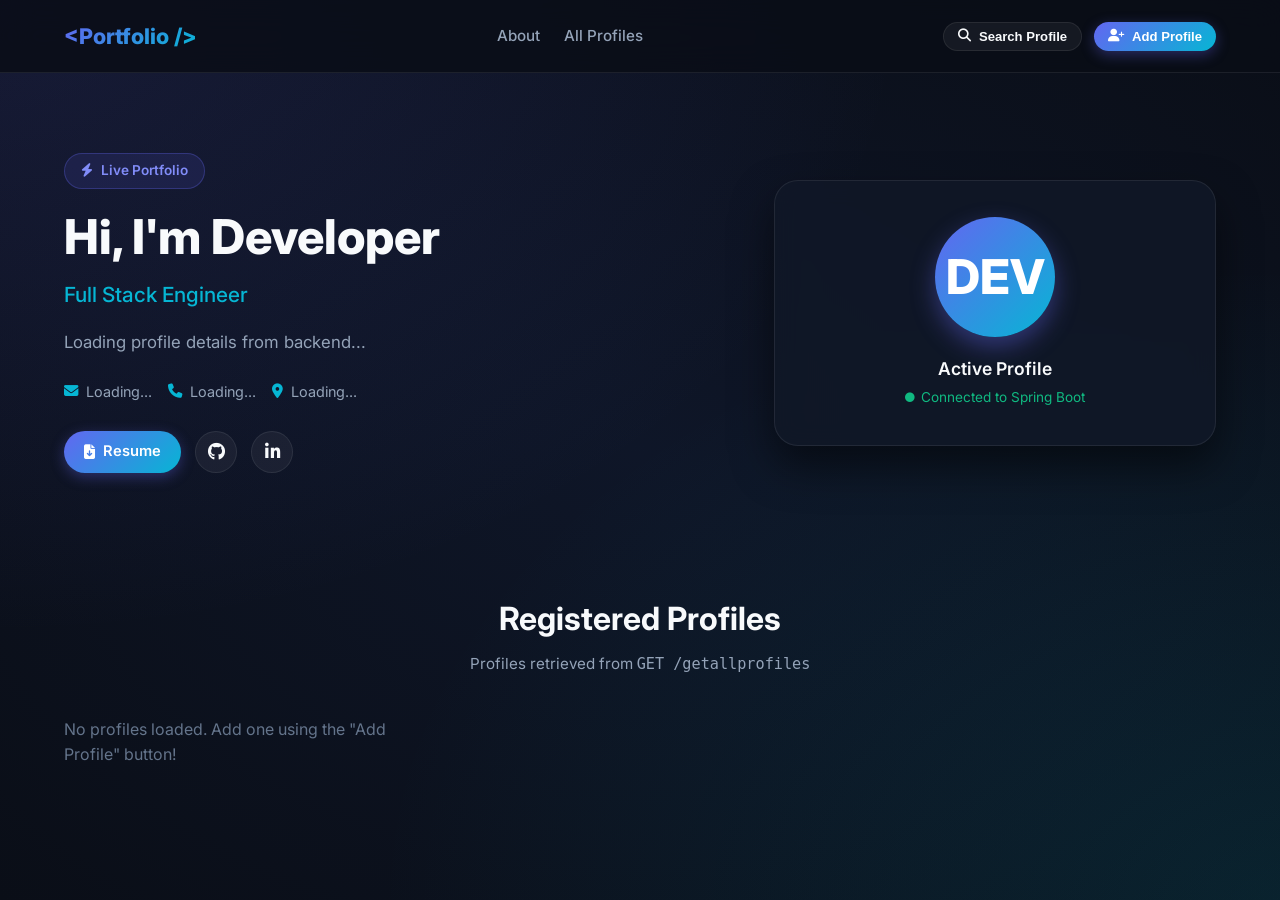
==== frontend/index.html @ b1b776ed "feat: initial portfolio project setup with entity and dto" ====
<!DOCTYPE html>
<html lang="en">
<head>
    <meta charset="UTF-8">
    <meta name="viewport" content="width=device-width, initial-scale=1.0">
    <title>Portfolio - Developer Profile</title>
    <!-- Fonts -->
    <link rel="preconnect" href="https://fonts.googleapis.com">
    <link rel="preconnect" href="https://fonts.gstatic.com" crossorigin>
    <link href="https://fonts.googleapis.com/css2?family=Inter:wght@400;500;600;700;800&display=swap" rel="stylesheet">
    <!-- Font Awesome Icons -->
    <link rel="stylesheet" href="https://cdnjs.cloudflare.com/ajax/libs/font-awesome/6.5.1/css/all.min.css">
    <!-- Custom CSS -->
    <link rel="stylesheet" href="css/style.css">
</head>
<body>

    <!-- Navbar -->
    <nav class="navbar">
        <div class="container nav-container">
            <a href="#" class="nav-brand">&lt;Portfolio /&gt;</a>
            <ul class="nav-links">
                <li><a href="#about">About</a></li>
                <li><a href="#profiles">All Profiles</a></li>
            </ul>
            <div class="nav-actions">
                <button class="btn btn-secondary btn-sm" id="openSearchModalBtn">
                    <i class="fa-solid fa-magnifying-glass"></i> Search Profile
                </button>
                <button class="btn btn-primary btn-sm" id="openAddModalBtn">
                    <i class="fa-solid fa-user-plus"></i> Add Profile
                </button>
            </div>
        </div>
    </nav>

    <!-- Hero Section -->
    <header class="hero" id="about">
        <div class="container hero-grid">
            <div class="hero-details">
                <div class="badge-pill">
                    <i class="fa-solid fa-bolt"></i> Live Portfolio
                </div>
                <h1 class="hero-title">
                    Hi, I'm <span class="gradient-text" id="heroFullName">Developer</span>
                </h1>
                <h2 class="hero-headline" id="heroHeadline">Full Stack Engineer</h2>
                <p class="hero-bio" id="heroBio">
                    Loading profile details from backend...
                </p>

                <div class="hero-meta">
                    <span class="meta-item"><i class="fa-solid fa-envelope"></i> <span id="heroEmail">Loading...</span></span>
                    <span class="meta-item"><i class="fa-solid fa-phone"></i> <span id="heroPhone">Loading...</span></span>
                    <span class="meta-item"><i class="fa-solid fa-location-dot"></i> <span id="heroLocation">Loading...</span></span>
                </div>

                <div class="hero-links">
                    <a href="#" target="_blank" class="btn btn-primary" id="heroResumeBtn">
                        <i class="fa-solid fa-file-arrow-down"></i> Resume
                    </a>
                    <a href="#" target="_blank" class="social-btn" id="heroGithubBtn" title="GitHub">
                        <i class="fa-brands fa-github"></i>
                    </a>
                    <a href="#" target="_blank" class="social-btn" id="heroLinkedinBtn" title="LinkedIn">
                        <i class="fa-brands fa-linkedin-in"></i>
                    </a>
                </div>
            </div>

            <div class="hero-card">
                <div class="avatar-circle" id="heroInitials">DEV</div>
                <div style="font-weight: 600; font-size: 1.1rem; margin-bottom: 4px;">Active Profile</div>
                <div style="color: var(--success); font-size: 0.85rem; display: flex; align-items: center; justify-content: center; gap: 6px;">
                    <i class="fa-solid fa-circle" style="font-size: 0.6rem;"></i> Connected to Spring Boot
                </div>
            </div>
        </div>
    </header>

    <!-- Profiles List Section -->
    <section class="section" id="profiles">
        <div class="container">
            <div class="section-header">
                <h2 class="section-title">Registered Profiles</h2>
                <p class="section-desc">Profiles retrieved from <code>GET /getallprofiles</code></p>
            </div>
            <div class="profiles-grid" id="profilesList">
                <!-- Loaded dynamically via app.js -->
            </div>
        </div>
    </section>

    <!-- Add Profile Modal -->
    <div class="modal-overlay" id="addProfileModal">
        <div class="modal-box">
            <div class="modal-header">
                <h3 style="font-size: 1.25rem;"><i class="fa-solid fa-user-plus" style="color: var(--primary);"></i> Add / Update Profile</h3>
                <button class="modal-close" id="closeAddModal">&times;</button>
            </div>
            <div class="modal-body">
                <form id="addProfileForm">
                    <div class="form-row">
                        <div class="form-group">
                            <label class="form-label">Full Name *</label>
                            <input type="text" class="form-control" id="addFullName" required placeholder="e.g. John Doe">
                        </div>
                        <div class="form-group">
                            <label class="form-label">Headline *</label>
                            <input type="text" class="form-control" id="addHeadline" required placeholder="e.g. Java Backend Developer">
                        </div>
                    </div>

                    <div class="form-group">
                        <label class="form-label">Bio</label>
                        <textarea class="form-control" id="addBio" placeholder="Brief summary about yourself..."></textarea>
                    </div>

                    <div class="form-row">
                        <div class="form-group">
                            <label class="form-label">Email</label>
                            <input type="email" class="form-control" id="addEmail" placeholder="john@example.com">
                        </div>
                        <div class="form-group">
                            <label class="form-label">Phone Number</label>
                            <input type="text" class="form-control" id="addPhone" placeholder="+1 234 567 8900">
                        </div>
                    </div>

                    <div class="form-row">
                        <div class="form-group">
                            <label class="form-label">Location</label>
                            <input type="text" class="form-control" id="addLocation" placeholder="City, Country">
                        </div>
                        <div class="form-group">
                            <label class="form-label">Resume URL</label>
                            <input type="text" class="form-control" id="addResumeUrl" placeholder="https://...">
                        </div>
                    </div>

                    <div class="form-row">
                        <div class="form-group">
                            <label class="form-label">GitHub URL</label>
                            <input type="text" class="form-control" id="addGithubUrl" placeholder="https://github.com/...">
                        </div>
                        <div class="form-group">
                            <label class="form-label">LinkedIn URL</label>
                            <input type="text" class="form-control" id="addLinkedinUrl" placeholder="https://linkedin.com/in/...">
                        </div>
                    </div>

                    <div class="form-group">
                        <label class="form-label">ID (optional, leave empty for new profile)</label>
                        <input type="number" class="form-control" id="addProfileId" placeholder="e.g. 1">
                    </div>

                    <button type="submit" class="btn btn-primary" id="submitAddProfileBtn" style="width: 100%; justify-content: center; margin-top: 10px;">
                        <i class="fa-solid fa-floppy-disk"></i> Submit to /addProfile
                    </button>
                </form>
            </div>
        </div>
    </div>

    <!-- Search Profile Modal -->
    <div class="modal-overlay" id="searchProfileModal">
        <div class="modal-box">
            <div class="modal-header">
                <h3 style="font-size: 1.25rem;"><i class="fa-solid fa-magnifying-glass" style="color: var(--secondary);"></i> Search Profile</h3>
                <button class="modal-close" id="closeSearchModal">&times;</button>
            </div>
            <div class="modal-body">
                <form id="searchProfileForm">
                    <p style="font-size: 0.88rem; color: var(--text-muted); margin-bottom: 16px;">
                        Queries endpoint <code>GET /findByfullNameAndId?fullName=...&amp;id=...</code>
                    </p>
                    <div class="form-row">
                        <div class="form-group">
                            <label class="form-label">Full Name</label>
                            <input type="text" class="form-control" id="searchFullName" required placeholder="Exact full name">
                        </div>
                        <div class="form-group">
                            <label class="form-label">Profile ID</label>
                            <input type="number" class="form-control" id="searchId" required placeholder="Profile ID number">
                        </div>
                    </div>
                    <button type="submit" class="btn btn-secondary" style="width: 100%; justify-content: center;">
                        <i class="fa-solid fa-magnifying-glass"></i> Search
                    </button>
                </form>

                <div id="searchResultBox"></div>
            </div>
        </div>
    </div>

    <!-- Toast Notifications -->
    <div class="toast-wrap" id="toastWrap"></div>

    <!-- Script -->
    <script src="js/app.js"></script>
</body>
</html>
---- frontend/css/style.css ----
/* =========================================================
   PORTFOLIO FRONTEND STYLESHEET
   Matching backend: /addProfile, /getallprofiles, /findByfullNameAndId, /DeleteByfullNameAndId
   ========================================================= */

:root {
    --bg-main: #0a0e17;
    --bg-card: rgba(17, 24, 39, 0.85);
    --border-color: rgba(255, 255, 255, 0.08);
    --border-hover: rgba(99, 102, 241, 0.45);
    --primary: #6366f1;
    --primary-light: #818cf8;
    --secondary: #06b6d4;
    --accent-grad: linear-gradient(135deg, #6366f1 0%, #06b6d4 100%);
    --text-main: #f8fafc;
    --text-muted: #94a3b8;
    --text-dim: #64748b;
    --success: #10b981;
    --danger: #ef4444;
    --font: 'Inter', -apple-system, BlinkMacSystemFont, 'Segoe UI', Roboto, sans-serif;
    --transition: all 0.25s ease-in-out;
}

* {
    margin: 0;
    padding: 0;
    box-sizing: border-box;
}

html {
    scroll-behavior: smooth;
}

body {
    font-family: var(--font);
    background-color: var(--bg-main);
    color: var(--text-main);
    min-height: 100vh;
    background-image: 
        radial-gradient(at 0% 0%, rgba(99, 102, 241, 0.14) 0px, transparent 50%),
        radial-gradient(at 100% 100%, rgba(6, 182, 212, 0.12) 0px, transparent 50%),
        radial-gradient(at 50% 50%, rgba(15, 23, 42, 0.9) 0px, transparent 100%);
    background-attachment: fixed;
    line-height: 1.6;
}

.container {
    max-width: 1200px;
    margin: 0 auto;
    padding: 0 24px;
}

/* Navbar */
.navbar {
    position: sticky;
    top: 0;
    z-index: 100;
    background: rgba(10, 14, 23, 0.85);
    backdrop-filter: blur(16px);
    border-bottom: 1px solid var(--border-color);
}

.nav-container {
    display: flex;
    align-items: center;
    justify-content: space-between;
    height: 72px;
}

.nav-brand {
    font-size: 1.35rem;
    font-weight: 800;
    text-decoration: none;
    background: var(--accent-grad);
    -webkit-background-clip: text;
    -webkit-text-fill-color: transparent;
}

.nav-links {
    display: flex;
    gap: 24px;
    list-style: none;
}

.nav-links a {
    color: var(--text-muted);
    text-decoration: none;
    font-size: 0.95rem;
    font-weight: 500;
    transition: var(--transition);
}

.nav-links a:hover {
    color: var(--text-main);
}

.nav-actions {
    display: flex;
    gap: 12px;
}

/* Buttons */
.btn {
    display: inline-flex;
    align-items: center;
    gap: 8px;
    padding: 9px 20px;
    border-radius: 9999px;
    font-size: 0.92rem;
    font-weight: 600;
    cursor: pointer;
    text-decoration: none;
    border: none;
    outline: none;
    transition: var(--transition);
}

.btn-primary {
    background: var(--accent-grad);
    color: #ffffff;
    box-shadow: 0 4px 14px rgba(99, 102, 241, 0.35);
}

.btn-primary:hover {
    transform: translateY(-2px);
    box-shadow: 0 6px 20px rgba(99, 102, 241, 0.5);
}

.btn-secondary {
    background: rgba(255, 255, 255, 0.05);
    color: var(--text-main);
    border: 1px solid var(--border-color);
}

.btn-secondary:hover {
    background: rgba(255, 255, 255, 0.1);
    border-color: var(--border-hover);
    transform: translateY(-2px);
}

.btn-danger {
    background: rgba(239, 68, 68, 0.15);
    color: #fca5a5;
    border: 1px solid rgba(239, 68, 68, 0.3);
}

.btn-danger:hover {
    background: var(--danger);
    color: #ffffff;
}

.btn-sm {
    padding: 6px 14px;
    font-size: 0.82rem;
}

/* Hero Section */
.hero {
    padding: 80px 0 60px;
}

.hero-grid {
    display: grid;
    grid-template-columns: 1.2fr 0.8fr;
    gap: 48px;
    align-items: center;
}

.badge-pill {
    display: inline-flex;
    align-items: center;
    gap: 8px;
    padding: 6px 16px;
    border-radius: 9999px;
    background: rgba(99, 102, 241, 0.12);
    border: 1px solid rgba(99, 102, 241, 0.3);
    color: var(--primary-light);
    font-size: 0.85rem;
    font-weight: 600;
    margin-bottom: 20px;
}

.hero-title {
    font-size: 3rem;
    font-weight: 800;
    line-height: 1.15;
    margin-bottom: 14px;
}

.hero-headline {
    font-size: 1.3rem;
    color: var(--secondary);
    font-weight: 500;
    margin-bottom: 18px;
}

.hero-bio {
    font-size: 1.05rem;
    color: var(--text-muted);
    margin-bottom: 24px;
    max-width: 580px;
}

.hero-meta {
    display: flex;
    flex-wrap: wrap;
    gap: 16px;
    margin-bottom: 28px;
}

.meta-item {
    display: inline-flex;
    align-items: center;
    gap: 8px;
    color: var(--text-muted);
    font-size: 0.9rem;
}

.meta-item i {
    color: var(--secondary);
}

.hero-links {
    display: flex;
    flex-wrap: wrap;
    gap: 14px;
    align-items: center;
}

.social-btn {
    width: 42px;
    height: 42px;
    border-radius: 50%;
    background: rgba(255, 255, 255, 0.05);
    border: 1px solid var(--border-color);
    display: flex;
    align-items: center;
    justify-content: center;
    color: var(--text-main);
    text-decoration: none;
    font-size: 1.1rem;
    transition: var(--transition);
}

.social-btn:hover {
    background: var(--accent-grad);
    transform: translateY(-3px);
}

.hero-card {
    background: var(--bg-card);
    border: 1px solid var(--border-color);
    border-radius: 24px;
    padding: 36px;
    text-align: center;
    box-shadow: 0 20px 40px rgba(0, 0, 0, 0.5);
    backdrop-filter: blur(12px);
}

.avatar-circle {
    width: 120px;
    height: 120px;
    border-radius: 50%;
    background: var(--accent-grad);
    display: flex;
    align-items: center;
    justify-content: center;
    font-size: 3rem;
    font-weight: 800;
    color: #ffffff;
    margin: 0 auto 18px;
    box-shadow: 0 10px 25px rgba(99, 102, 241, 0.4);
}

/* Sections */
.section {
    padding: 60px 0;
}

.section-header {
    text-align: center;
    max-width: 600px;
    margin: 0 auto 40px;
}

.section-title {
    font-size: 2rem;
    font-weight: 700;
    margin-bottom: 8px;
}

.section-desc {
    color: var(--text-muted);
    font-size: 0.95rem;
}

/* Profile Cards Grid */
.profiles-grid {
    display: grid;
    grid-template-columns: repeat(auto-fill, minmax(320px, 1fr));
    gap: 24px;
}

.profile-card {
    background: var(--bg-card);
    border: 1px solid var(--border-color);
    border-radius: 18px;
    padding: 24px;
    backdrop-filter: blur(12px);
    transition: var(--transition);
    display: flex;
    flex-direction: column;
}

.profile-card:hover {
    border-color: var(--border-hover);
    transform: translateY(-4px);
    box-shadow: 0 12px 30px rgba(0, 0, 0, 0.4);
}

.profile-card-header {
    display: flex;
    justify-content: space-between;
    align-items: flex-start;
    margin-bottom: 12px;
}

.profile-id-badge {
    font-size: 0.78rem;
    padding: 3px 8px;
    border-radius: 6px;
    background: rgba(99, 102, 241, 0.15);
    color: var(--primary-light);
    font-weight: 600;
}

.profile-card-name {
    font-size: 1.25rem;
    font-weight: 700;
    margin-bottom: 4px;
}

.profile-card-headline {
    color: var(--secondary);
    font-size: 0.9rem;
    font-weight: 500;
    margin-bottom: 12px;
}

.profile-card-bio {
    color: var(--text-muted);
    font-size: 0.88rem;
    margin-bottom: 16px;
    flex: 1;
}

.profile-card-footer {
    display: flex;
    justify-content: space-between;
    align-items: center;
    padding-top: 14px;
    border-top: 1px solid var(--border-color);
}

/* Modal */
.modal-overlay {
    display: none;
    position: fixed;
    top: 0;
    left: 0;
    right: 0;
    bottom: 0;
    background: rgba(0, 0, 0, 0.75);
    backdrop-filter: blur(8px);
    z-index: 1000;
    align-items: center;
    justify-content: center;
    padding: 20px;
}

.modal-overlay.active {
    display: flex;
}

.modal-box {
    background: #111827;
    border: 1px solid var(--border-color);
    border-radius: 20px;
    width: 100%;
    max-width: 680px;
    max-height: 90vh;
    display: flex;
    flex-direction: column;
    overflow: hidden;
    box-shadow: 0 25px 50px rgba(0, 0, 0, 0.7);
}

.modal-header {
    display: flex;
    justify-content: space-between;
    align-items: center;
    padding: 20px 24px;
    border-bottom: 1px solid var(--border-color);
}

.modal-close {
    background: none;
    border: none;
    color: var(--text-muted);
    font-size: 1.4rem;
    cursor: pointer;
}

.modal-body {
    padding: 24px;
    overflow-y: auto;
}

/* Form Styles */
.form-row {
    display: grid;
    grid-template-columns: 1fr 1fr;
    gap: 16px;
    margin-bottom: 16px;
}

.form-group {
    margin-bottom: 16px;
}

.form-label {
    display: block;
    font-size: 0.85rem;
    font-weight: 500;
    color: var(--text-muted);
    margin-bottom: 6px;
}

.form-control {
    width: 100%;
    padding: 10px 14px;
    border-radius: 10px;
    background: rgba(15, 23, 42, 0.7);
    border: 1px solid var(--border-color);
    color: var(--text-main);
    font-size: 0.92rem;
    font-family: inherit;
    outline: none;
    transition: var(--transition);
}

.form-control:focus {
    border-color: var(--primary);
    box-shadow: 0 0 0 3px rgba(99, 102, 241, 0.2);
}

textarea.form-control {
    resize: vertical;
    min-height: 100px;
}

/* Toasts */
.toast-wrap {
    position: fixed;
    bottom: 24px;
    right: 24px;
    z-index: 9999;
    display: flex;
    flex-direction: column;
    gap: 10px;
}

.toast {
    padding: 12px 18px;
    border-radius: 10px;
    font-size: 0.9rem;
    font-weight: 500;
    color: #ffffff;
    box-shadow: 0 8px 20px rgba(0, 0, 0, 0.4);
    display: flex;
    align-items: center;
    gap: 10px;
    animation: slideIn 0.3s forwards;
}

.toast-success {
    background: #059669;
    border: 1px solid #10b981;
}

.toast-error {
    background: #dc2626;
    border: 1px solid #ef4444;
}

@keyframes slideIn {
    from { opacity: 0; transform: translateX(40px); }
    to { opacity: 1; transform: translateX(0); }
}

/* Responsive */
@media (max-width: 850px) {
    .hero-grid {
        grid-template-columns: 1fr;
        text-align: center;
    }
    .hero-meta {
        justify-content: center;
    }
    .hero-links {
        justify-content: center;
    }
    .form-row {
        grid-template-columns: 1fr;
    }
}
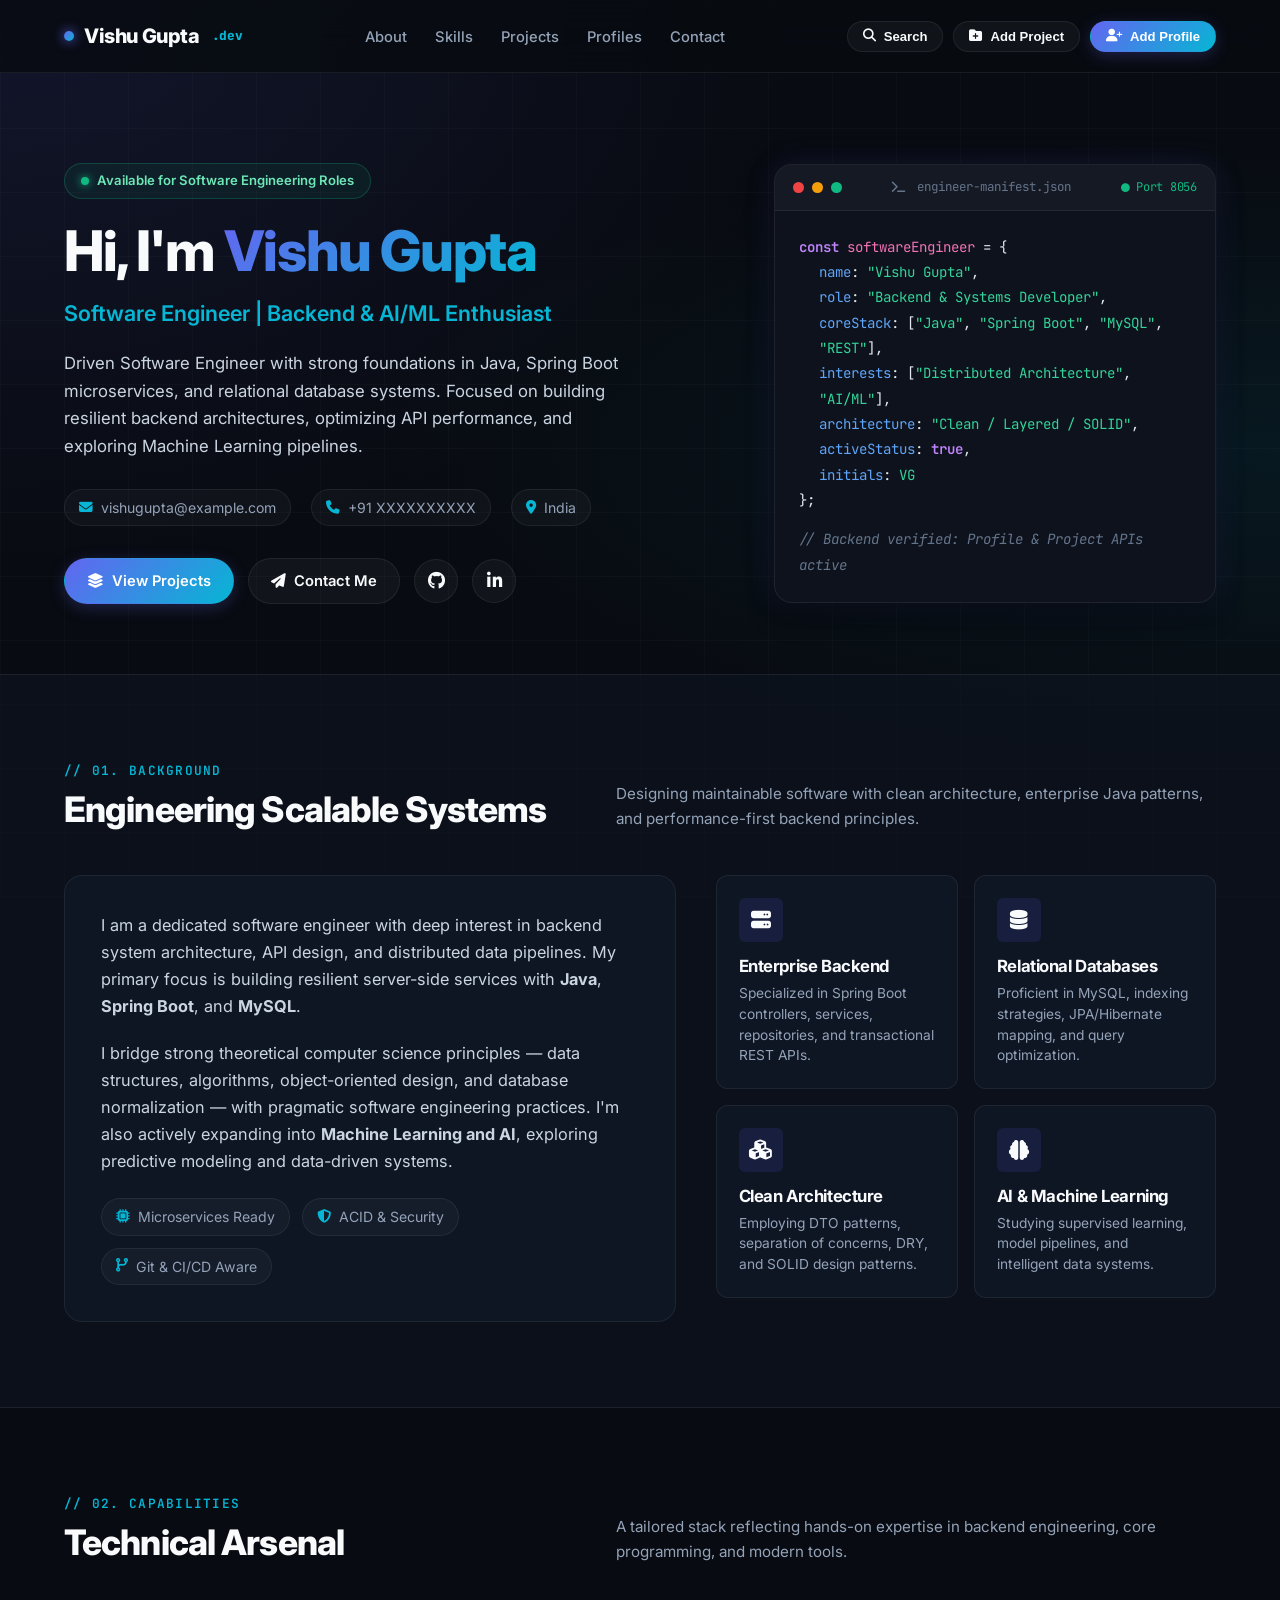
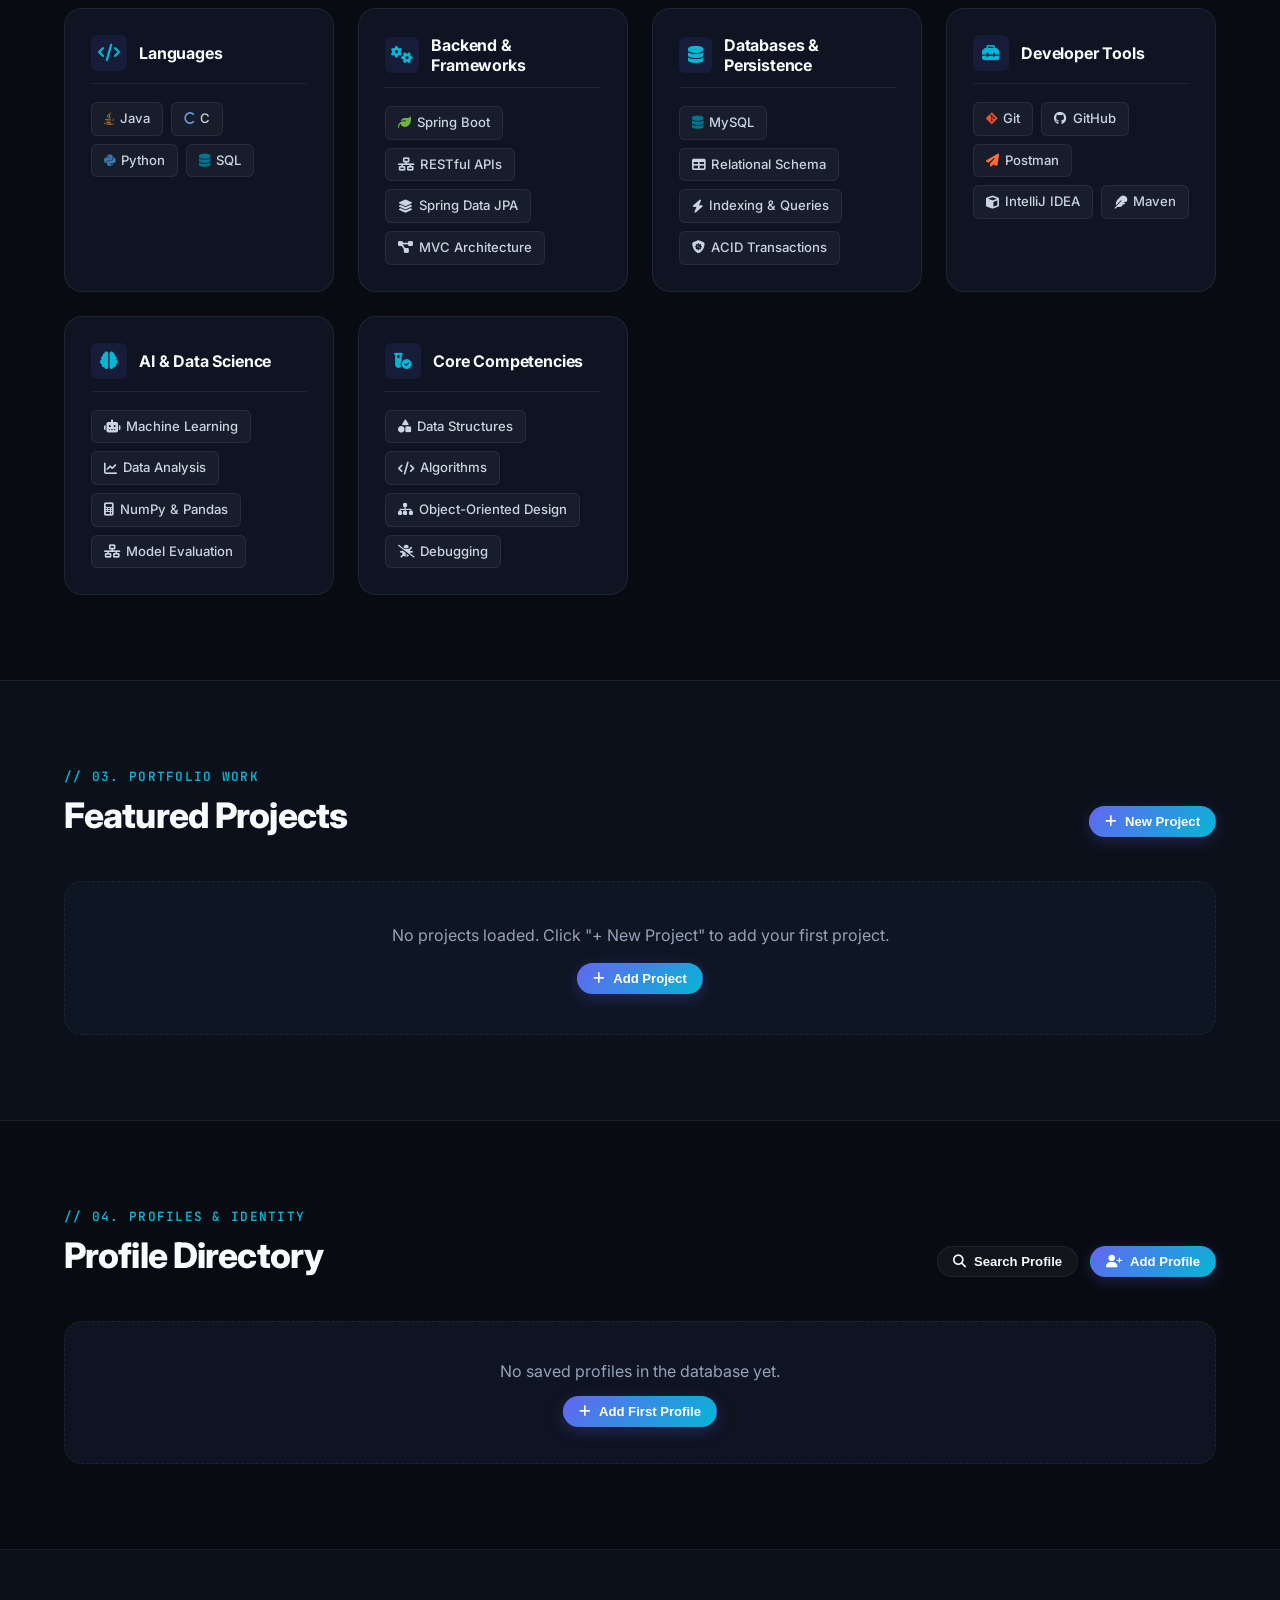
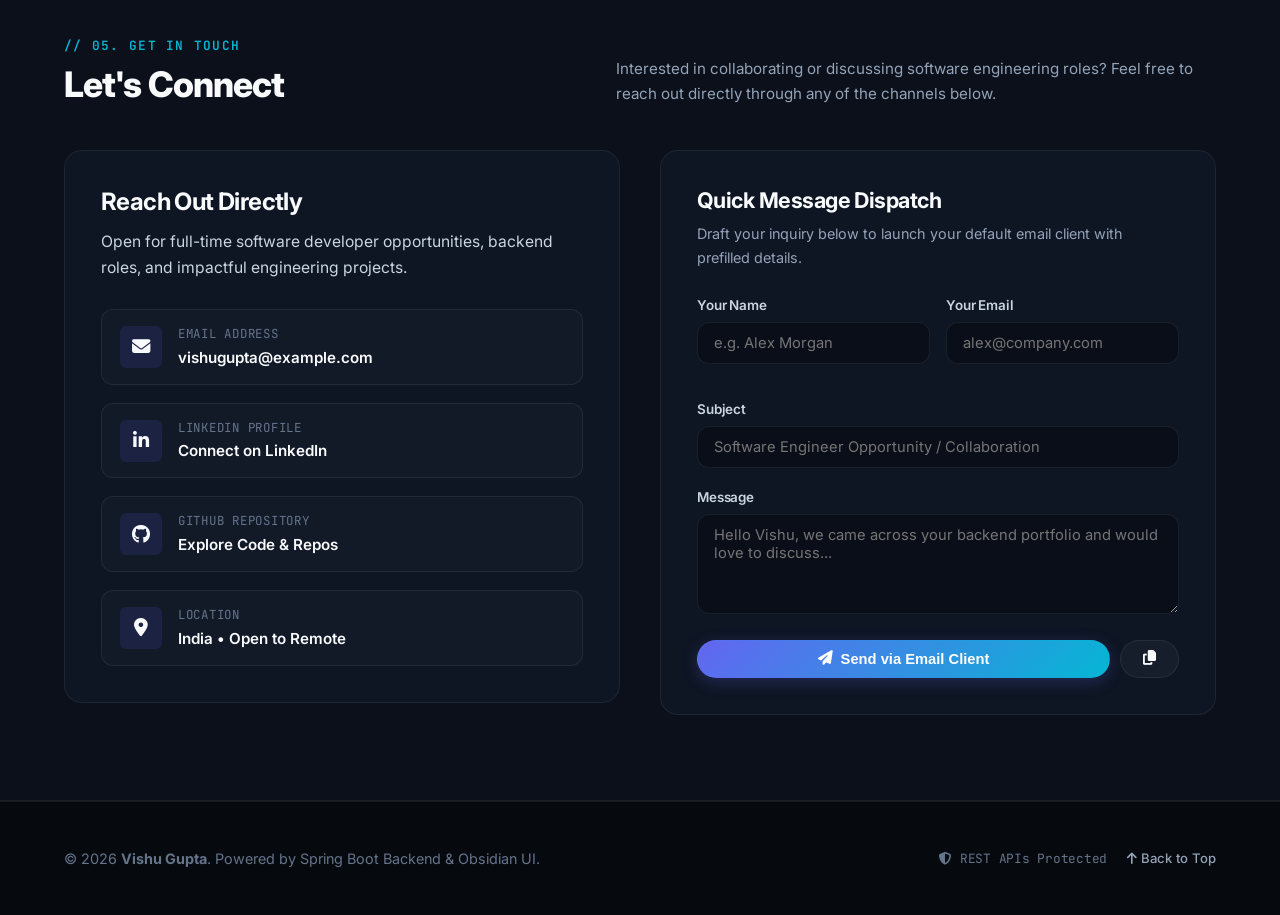
==== commit dcababbd: "feat: initial portfolio project setup with entity and dto" ====
--- a/frontend/index.html
+++ b/frontend/index.html
@@ -3,201 +3,687 @@
 <head>
     <meta charset="UTF-8">
     <meta name="viewport" content="width=device-width, initial-scale=1.0">
-    <title>Portfolio - Developer Profile</title>
-    <!-- Fonts -->
+    <title>Vishu Gupta | Software Engineer &amp; Backend Developer</title>
+    
+    <!-- Meta tags for SEO & recruiter sharing -->
+    <meta name="description" content="Portfolio of Vishu Gupta - Software Engineer, Java &amp; Spring Boot Backend Developer, and AI/ML Enthusiast.">
+    <meta name="keywords" content="Vishu Gupta, Software Engineer, Backend Developer, Java, Spring Boot, MySQL, REST API, Portfolio">
+    <meta name="author" content="Vishu Gupta">
+
+    <!-- Fonts: Inter & JetBrains Mono -->
     <link rel="preconnect" href="https://fonts.googleapis.com">
     <link rel="preconnect" href="https://fonts.gstatic.com" crossorigin>
-    <link href="https://fonts.googleapis.com/css2?family=Inter:wght@400;500;600;700;800&display=swap" rel="stylesheet">
-    <!-- Font Awesome Icons -->
+    <link href="https://fonts.googleapis.com/css2?family=Inter:wght@300;400;500;600;700;800&family=JetBrains+Mono:wght@400;500;600;700&display=swap" rel="stylesheet">
+
+    <!-- Font Awesome Icons 6.5.1 -->
     <link rel="stylesheet" href="https://cdnjs.cloudflare.com/ajax/libs/font-awesome/6.5.1/css/all.min.css">
-    <!-- Custom CSS -->
+
+    <!-- Premium Custom Stylesheet -->
     <link rel="stylesheet" href="css/style.css">
 </head>
 <body>
 
-    <!-- Navbar -->
-    <nav class="navbar">
+    <!-- Header & Navigation -->
+    <nav class="navbar" id="navbar">
         <div class="container nav-container">
-            <a href="#" class="nav-brand">&lt;Portfolio /&gt;</a>
-            <ul class="nav-links">
-                <li><a href="#about">About</a></li>
-                <li><a href="#profiles">All Profiles</a></li>
+            <a href="#" class="nav-brand">
+                <span class="brand-dot"></span>
+                <span>Vishu Gupta</span>
+                <span class="mono-tag" style="color: var(--secondary); margin-left: 2px;">.dev</span>
+            </a>
+
+            <ul class="nav-links" id="navLinks">
+                <li><a href="#about" class="nav-link">About</a></li>
+                <li><a href="#skills" class="nav-link">Skills</a></li>
+                <li><a href="#projects" class="nav-link">Projects</a></li>
+                <li><a href="#profiles" class="nav-link">Profiles</a></li>
+                <li><a href="#contact" class="nav-link">Contact</a></li>
             </ul>
+
             <div class="nav-actions">
-                <button class="btn btn-secondary btn-sm" id="openSearchModalBtn">
-                    <i class="fa-solid fa-magnifying-glass"></i> Search Profile
+                <button class="btn btn-secondary btn-sm" id="openSearchProfileModalBtn" title="Search profile by Name &amp; ID">
+                    <i class="fa-solid fa-magnifying-glass"></i> <span class="d-none-sm">Search</span>
                 </button>
-                <button class="btn btn-primary btn-sm" id="openAddModalBtn">
-                    <i class="fa-solid fa-user-plus"></i> Add Profile
+                <button class="btn btn-secondary btn-sm" id="openAddProjectModalBtn" title="Create a new project">
+                    <i class="fa-solid fa-folder-plus"></i> <span class="d-none-sm">Add Project</span>
                 </button>
+                <button class="btn btn-primary btn-sm" id="openAddProfileModalBtn" title="Create a new profile record">
+                    <i class="fa-solid fa-user-plus"></i> <span class="d-none-sm">Add Profile</span>
+                </button>
+                <button class="mobile-toggle" id="mobileToggle" aria-label="Toggle navigation">
+                    <i class="fa-solid fa-bars"></i>
+                </button>
             </div>
         </div>
     </nav>
 
     <!-- Hero Section -->
-    <header class="hero" id="about">
+    <header class="hero" id="hero">
         <div class="container hero-grid">
-            <div class="hero-details">
-                <div class="badge-pill">
-                    <i class="fa-solid fa-bolt"></i> Live Portfolio
-                </div>
-                <h1 class="hero-title">
-                    Hi, I'm <span class="gradient-text" id="heroFullName">Developer</span>
+            <div class="hero-left">
+                <div class="status-badge">
+                    <span class="pulse-dot"></span>
+                    <span>Available for Software Engineering Roles</span>
+                </div>
+
+                <h1 class="hero-name">
+                    Hi, I'm <span class="gradient-text" id="heroFullName">Vishu Gupta</span>
                 </h1>
-                <h2 class="hero-headline" id="heroHeadline">Full Stack Engineer</h2>
+
+                <div class="hero-role" id="heroHeadline">
+                    <i class="fa-solid fa-code" style="color: var(--primary); font-size: 1.15rem;"></i>
+                    <span>Software Engineer | Backend &amp; AI/ML Enthusiast</span>
+                </div>
+
                 <p class="hero-bio" id="heroBio">
-                    Loading profile details from backend...
+                    Crafting robust, high-throughput backend services and RESTful APIs using Java and Spring Boot. Passionate about scalable database architectures, algorithmic problem solving, and building intelligence into modern applications.
                 </p>
 
-                <div class="hero-meta">
-                    <span class="meta-item"><i class="fa-solid fa-envelope"></i> <span id="heroEmail">Loading...</span></span>
-                    <span class="meta-item"><i class="fa-solid fa-phone"></i> <span id="heroPhone">Loading...</span></span>
-                    <span class="meta-item"><i class="fa-solid fa-location-dot"></i> <span id="heroLocation">Loading...</span></span>
-                </div>
-
-                <div class="hero-links">
-                    <a href="#" target="_blank" class="btn btn-primary" id="heroResumeBtn">
+                <div class="hero-meta-row">
+                    <span class="meta-chip">
+                        <i class="fa-solid fa-envelope"></i>
+                        <span id="heroEmail">vishugupta@example.com</span>
+                    </span>
+                    <span class="meta-chip">
+                        <i class="fa-solid fa-phone"></i>
+                        <span id="heroPhone">+91 XXXXXXXXXX</span>
+                    </span>
+                    <span class="meta-chip">
+                        <i class="fa-solid fa-location-dot"></i>
+                        <span id="heroLocation">India</span>
+                    </span>
+                </div>
+
+                <div class="hero-cta-group">
+                    <a href="#projects" class="btn btn-primary">
+                        <i class="fa-solid fa-layer-group"></i> View Projects
+                    </a>
+                    <a href="#contact" class="btn btn-secondary">
+                        <i class="fa-solid fa-paper-plane"></i> Contact Me
+                    </a>
+                    <a href="#" target="_blank" class="btn btn-secondary" id="heroResumeBtn" style="display: none;">
                         <i class="fa-solid fa-file-arrow-down"></i> Resume
                     </a>
-                    <a href="#" target="_blank" class="social-btn" id="heroGithubBtn" title="GitHub">
+                    <a href="https://github.com" target="_blank" class="social-circle" id="heroGithubBtn" title="GitHub Profile">
                         <i class="fa-brands fa-github"></i>
                     </a>
-                    <a href="#" target="_blank" class="social-btn" id="heroLinkedinBtn" title="LinkedIn">
+                    <a href="https://linkedin.com" target="_blank" class="social-circle" id="heroLinkedinBtn" title="LinkedIn Profile">
                         <i class="fa-brands fa-linkedin-in"></i>
                     </a>
                 </div>
             </div>
 
-            <div class="hero-card">
-                <div class="avatar-circle" id="heroInitials">DEV</div>
-                <div style="font-weight: 600; font-size: 1.1rem; margin-bottom: 4px;">Active Profile</div>
-                <div style="color: var(--success); font-size: 0.85rem; display: flex; align-items: center; justify-content: center; gap: 6px;">
-                    <i class="fa-solid fa-circle" style="font-size: 0.6rem;"></i> Connected to Spring Boot
+            <!-- Developer Terminal Preview Card -->
+            <div class="hero-right">
+                <div class="terminal-card">
+                    <div class="terminal-header">
+                        <div class="terminal-dots">
+                            <span class="t-dot t-red"></span>
+                            <span class="t-dot t-yellow"></span>
+                            <span class="t-dot t-green"></span>
+                        </div>
+                        <div class="terminal-title">
+                            <i class="fa-solid fa-terminal" style="font-size: 0.75rem; margin-right: 4px;"></i> engineer-manifest.json
+                        </div>
+                        <div class="mono-tag" style="color: var(--success); font-size: 0.75rem;">
+                            <i class="fa-solid fa-circle" style="font-size: 0.55rem;"></i> Port 8056
+                        </div>
+                    </div>
+                    <div class="terminal-body">
+                        <div><span class="code-keyword">const</span> <span class="code-var">softwareEngineer</span> = {</div>
+                        <div style="padding-left: 20px;">
+                            <span class="code-fn">name</span>: <span class="code-str">"Vishu Gupta"</span>,
+                        </div>
+                        <div style="padding-left: 20px;">
+                            <span class="code-fn">role</span>: <span class="code-str">"Backend &amp; Systems Developer"</span>,
+                        </div>
+                        <div style="padding-left: 20px;">
+                            <span class="code-fn">coreStack</span>: [<span class="code-str">"Java"</span>, <span class="code-str">"Spring Boot"</span>, <span class="code-str">"MySQL"</span>, <span class="code-str">"REST"</span>],
+                        </div>
+                        <div style="padding-left: 20px;">
+                            <span class="code-fn">interests</span>: [<span class="code-str">"Distributed Architecture"</span>, <span class="code-str">"AI/ML"</span>],
+                        </div>
+                        <div style="padding-left: 20px;">
+                            <span class="code-fn">architecture</span>: <span class="code-str">"Clean / Layered / SOLID"</span>,
+                        </div>
+                        <div style="padding-left: 20px;">
+                            <span class="code-fn">activeStatus</span>: <span class="code-keyword">true</span>,
+                        </div>
+                        <div style="padding-left: 20px;">
+                            <span class="code-fn">initials</span>: <span class="code-str" id="heroInitials">VG</span>
+                        </div>
+                        <div>};</div>
+                        <div style="margin-top: 14px; color: var(--text-dim);">
+                            <span class="code-comment">// Backend verified: Profile &amp; Project APIs active</span>
+                        </div>
+                    </div>
                 </div>
             </div>
         </div>
     </header>
 
-    <!-- Profiles List Section -->
+    <!-- About Section -->
+    <section class="section section-alt" id="about">
+        <div class="container">
+            <div class="section-head">
+                <div>
+                    <span class="section-tag">// 01. BACKGROUND</span>
+                    <h2 class="section-title">Engineering Scalable Systems</h2>
+                </div>
+                <p class="section-desc">
+                    Designing maintainable software with clean architecture, enterprise Java patterns, and performance-first backend principles.
+                </p>
+            </div>
+
+            <div class="about-grid">
+                <div class="about-card">
+                    <p>
+                        I am a dedicated software engineer with deep interest in backend system architecture, API design, and distributed data pipelines. My primary focus is building resilient server-side services with <strong>Java</strong>, <strong>Spring Boot</strong>, and <strong>MySQL</strong>.
+                    </p>
+                    <p>
+                        I bridge strong theoretical computer science principles &mdash; data structures, algorithms, object-oriented design, and database normalization &mdash; with pragmatic software engineering practices. I'm also actively expanding into <strong>Machine Learning and AI</strong>, exploring predictive modeling and data-driven systems.
+                    </p>
+                    <div style="display: flex; gap: 12px; margin-top: 24px; flex-wrap: wrap;">
+                        <span class="meta-chip"><i class="fa-solid fa-microchip"></i> Microservices Ready</span>
+                        <span class="meta-chip"><i class="fa-solid fa-shield-halved"></i> ACID &amp; Security</span>
+                        <span class="meta-chip"><i class="fa-solid fa-code-branch"></i> Git &amp; CI/CD Aware</span>
+                    </div>
+                </div>
+
+                <div class="about-highlights">
+                    <div class="highlight-box">
+                        <div class="highlight-icon">
+                            <i class="fa-solid fa-server"></i>
+                        </div>
+                        <h4>Enterprise Backend</h4>
+                        <p>Specialized in Spring Boot controllers, services, repositories, and transactional REST APIs.</p>
+                    </div>
+
+                    <div class="highlight-box">
+                        <div class="highlight-icon">
+                            <i class="fa-solid fa-database"></i>
+                        </div>
+                        <h4>Relational Databases</h4>
+                        <p>Proficient in MySQL, indexing strategies, JPA/Hibernate mapping, and query optimization.</p>
+                    </div>
+
+                    <div class="highlight-box">
+                        <div class="highlight-icon">
+                            <i class="fa-solid fa-cubes"></i>
+                        </div>
+                        <h4>Clean Architecture</h4>
+                        <p>Employing DTO patterns, separation of concerns, DRY, and SOLID design patterns.</p>
+                    </div>
+
+                    <div class="highlight-box">
+                        <div class="highlight-icon">
+                            <i class="fa-solid fa-brain"></i>
+                        </div>
+                        <h4>AI &amp; Machine Learning</h4>
+                        <p>Studying supervised learning, model pipelines, and intelligent data systems.</p>
+                    </div>
+                </div>
+            </div>
+        </div>
+    </section>
+
+    <!-- Skills Section -->
+    <section class="section" id="skills">
+        <div class="container">
+            <div class="section-head">
+                <div>
+                    <span class="section-tag">// 02. CAPABILITIES</span>
+                    <h2 class="section-title">Technical Arsenal</h2>
+                </div>
+                <p class="section-desc">
+                    A tailored stack reflecting hands-on expertise in backend engineering, core programming, and modern tools.
+                </p>
+            </div>
+
+            <div class="skills-container">
+                <!-- Category 1: Languages -->
+                <div class="skill-category-card">
+                    <div class="skill-cat-header">
+                        <div class="skill-cat-icon"><i class="fa-solid fa-code"></i></div>
+                        <h3 class="skill-cat-title">Languages</h3>
+                    </div>
+                    <div class="skill-chips">
+                        <span class="skill-chip"><i class="fa-brands fa-java" style="color: #f89820;"></i> Java</span>
+                        <span class="skill-chip"><i class="fa-solid fa-c" style="color: #659ad2;"></i> C</span>
+                        <span class="skill-chip"><i class="fa-brands fa-python" style="color: #3776ab;"></i> Python</span>
+                        <span class="skill-chip"><i class="fa-solid fa-database" style="color: #00758f;"></i> SQL</span>
+                    </div>
+                </div>
+
+                <!-- Category 2: Backend Frameworks -->
+                <div class="skill-category-card">
+                    <div class="skill-cat-header">
+                        <div class="skill-cat-icon"><i class="fa-solid fa-gears"></i></div>
+                        <h3 class="skill-cat-title">Backend &amp; Frameworks</h3>
+                    </div>
+                    <div class="skill-chips">
+                        <span class="skill-chip"><i class="fa-solid fa-leaf" style="color: #6db33f;"></i> Spring Boot</span>
+                        <span class="skill-chip"><i class="fa-solid fa-network-wired"></i> RESTful APIs</span>
+                        <span class="skill-chip"><i class="fa-solid fa-layer-group"></i> Spring Data JPA</span>
+                        <span class="skill-chip"><i class="fa-solid fa-diagram-project"></i> MVC Architecture</span>
+                    </div>
+                </div>
+
+                <!-- Category 3: Databases & Storage -->
+                <div class="skill-category-card">
+                    <div class="skill-cat-header">
+                        <div class="skill-cat-icon"><i class="fa-solid fa-database"></i></div>
+                        <h3 class="skill-cat-title">Databases &amp; Persistence</h3>
+                    </div>
+                    <div class="skill-chips">
+                        <span class="skill-chip"><i class="fa-solid fa-database" style="color: #00758f;"></i> MySQL</span>
+                        <span class="skill-chip"><i class="fa-solid fa-table"></i> Relational Schema</span>
+                        <span class="skill-chip"><i class="fa-solid fa-bolt"></i> Indexing &amp; Queries</span>
+                        <span class="skill-chip"><i class="fa-solid fa-shield-virus"></i> ACID Transactions</span>
+                    </div>
+                </div>
+
+                <!-- Category 4: Tools & Platforms -->
+                <div class="skill-category-card">
+                    <div class="skill-cat-header">
+                        <div class="skill-cat-icon"><i class="fa-solid fa-toolbox"></i></div>
+                        <h3 class="skill-cat-title">Developer Tools</h3>
+                    </div>
+                    <div class="skill-chips">
+                        <span class="skill-chip"><i class="fa-brands fa-git-alt" style="color: #f05032;"></i> Git</span>
+                        <span class="skill-chip"><i class="fa-brands fa-github"></i> GitHub</span>
+                        <span class="skill-chip"><i class="fa-solid fa-paper-plane" style="color: #ff6c37;"></i> Postman</span>
+                        <span class="skill-chip"><i class="fa-solid fa-cube"></i> IntelliJ IDEA</span>
+                        <span class="skill-chip"><i class="fa-solid fa-feather"></i> Maven</span>
+                    </div>
+                </div>
+
+                <!-- Category 5: AI & Data -->
+                <div class="skill-category-card">
+                    <div class="skill-cat-header">
+                        <div class="skill-cat-icon"><i class="fa-solid fa-brain"></i></div>
+                        <h3 class="skill-cat-title">AI &amp; Data Science</h3>
+                    </div>
+                    <div class="skill-chips">
+                        <span class="skill-chip"><i class="fa-solid fa-robot"></i> Machine Learning</span>
+                        <span class="skill-chip"><i class="fa-solid fa-chart-line"></i> Data Analysis</span>
+                        <span class="skill-chip"><i class="fa-solid fa-calculator"></i> NumPy &amp; Pandas</span>
+                        <span class="skill-chip"><i class="fa-solid fa-network-wired"></i> Model Evaluation</span>
+                    </div>
+                </div>
+
+                <!-- Category 6: Engineering Practices -->
+                <div class="skill-category-card">
+                    <div class="skill-cat-header">
+                        <div class="skill-cat-icon"><i class="fa-solid fa-vial-circle-check"></i></div>
+                        <h3 class="skill-cat-title">Core Competencies</h3>
+                    </div>
+                    <div class="skill-chips">
+                        <span class="skill-chip"><i class="fa-solid fa-shapes"></i> Data Structures</span>
+                        <span class="skill-chip"><i class="fa-solid fa-code"></i> Algorithms</span>
+                        <span class="skill-chip"><i class="fa-solid fa-sitemap"></i> Object-Oriented Design</span>
+                        <span class="skill-chip"><i class="fa-solid fa-bug-slash"></i> Debugging</span>
+                    </div>
+                </div>
+            </div>
+        </div>
+    </section>
+
+    <!-- Projects Section -->
+    <section class="section section-alt" id="projects">
+        <div class="container">
+            <div class="section-head">
+                <div>
+                    <span class="section-tag">// 03. PORTFOLIO WORK</span>
+                    <h2 class="section-title">Featured Projects</h2>
+                </div>
+                <div style="display: flex; gap: 12px; align-items: center;">
+                    <button class="btn btn-primary btn-sm" onclick="document.getElementById('addProjectModal').classList.add('active')">
+                        <i class="fa-solid fa-plus"></i> New Project
+                    </button>
+                </div>
+            </div>
+
+            <!-- Dynamic Projects Grid (Populated from GET /getallprojects) -->
+            <div class="projects-grid" id="projectsList">
+                <div style="grid-column: 1 / -1; text-align: center; padding: 48px; color: var(--text-dim);">
+                    <i class="fa-solid fa-circle-notch fa-spin fa-2x" style="color: var(--primary); margin-bottom: 14px;"></i>
+                    <p>Connecting to <code>GET /getallprojects</code>...</p>
+                </div>
+            </div>
+        </div>
+    </section>
+
+    <!-- Profiles Management Section -->
     <section class="section" id="profiles">
         <div class="container">
-            <div class="section-header">
-                <h2 class="section-title">Registered Profiles</h2>
-                <p class="section-desc">Profiles retrieved from <code>GET /getallprofiles</code></p>
-            </div>
+            <div class="section-head">
+                <div>
+                    <span class="section-tag">// 04. PROFILES &amp; IDENTITY</span>
+                    <h2 class="section-title">Profile Directory</h2>
+                </div>
+                <div style="display: flex; gap: 12px; align-items: center; flex-wrap: wrap;">
+                    <button class="btn btn-secondary btn-sm" onclick="document.getElementById('searchProfileModal').classList.add('active')">
+                        <i class="fa-solid fa-magnifying-glass"></i> Search Profile
+                    </button>
+                    <button class="btn btn-primary btn-sm" onclick="document.getElementById('addProfileModal').classList.add('active')">
+                        <i class="fa-solid fa-user-plus"></i> Add Profile
+                    </button>
+                </div>
+            </div>
+
+            <!-- Dynamic Profiles Grid (Populated from GET /getallprofiles) -->
             <div class="profiles-grid" id="profilesList">
-                <!-- Loaded dynamically via app.js -->
+                <div style="grid-column: 1 / -1; text-align: center; padding: 48px; color: var(--text-dim);">
+                    <i class="fa-solid fa-circle-notch fa-spin fa-2x" style="color: var(--secondary); margin-bottom: 14px;"></i>
+                    <p>Connecting to <code>GET /getallprofiles</code>...</p>
+                </div>
             </div>
         </div>
     </section>
 
-    <!-- Add Profile Modal -->
+    <!-- Contact Section -->
+    <section class="section section-alt" id="contact">
+        <div class="container">
+            <div class="section-head">
+                <div>
+                    <span class="section-tag">// 05. GET IN TOUCH</span>
+                    <h2 class="section-title">Let's Connect</h2>
+                </div>
+                <p class="section-desc">
+                    Interested in collaborating or discussing software engineering roles? Feel free to reach out directly through any of the channels below.
+                </p>
+            </div>
+
+            <div class="contact-grid">
+                <!-- Direct Channels -->
+                <div class="contact-info-card">
+                    <h3>Reach Out Directly</h3>
+                    <p>
+                        Open for full-time software developer opportunities, backend roles, and impactful engineering projects.
+                    </p>
+
+                    <div class="contact-channels">
+                        <a href="mailto:vishugupta@example.com" class="channel-item" id="directEmailLink">
+                            <div class="channel-icon">
+                                <i class="fa-solid fa-envelope"></i>
+                            </div>
+                            <div>
+                                <div class="channel-label">Email Address</div>
+                                <div class="channel-value" id="contactEmailVal">vishugupta@example.com</div>
+                            </div>
+                        </a>
+
+                        <a href="https://linkedin.com" target="_blank" class="channel-item" id="directLinkedinLink">
+                            <div class="channel-icon">
+                                <i class="fa-brands fa-linkedin-in"></i>
+                            </div>
+                            <div>
+                                <div class="channel-label">LinkedIn Profile</div>
+                                <div class="channel-value">Connect on LinkedIn</div>
+                            </div>
+                        </a>
+
+                        <a href="https://github.com" target="_blank" class="channel-item" id="directGithubLink">
+                            <div class="channel-icon">
+                                <i class="fa-brands fa-github"></i>
+                            </div>
+                            <div>
+                                <div class="channel-label">GitHub Repository</div>
+                                <div class="channel-value">Explore Code &amp; Repos</div>
+                            </div>
+                        </a>
+
+                        <div class="channel-item">
+                            <div class="channel-icon">
+                                <i class="fa-solid fa-location-dot"></i>
+                            </div>
+                            <div>
+                                <div class="channel-label">Location</div>
+                                <div class="channel-value" id="contactLocationVal">India &bull; Open to Remote</div>
+                            </div>
+                        </div>
+                    </div>
+                </div>
+
+                <!-- Direct Email Composer -->
+                <div class="email-composer-box">
+                    <h3>Quick Message Dispatch</h3>
+                    <p>
+                        Draft your inquiry below to launch your default email client with prefilled details.
+                    </p>
+
+                    <form id="contactQuickForm">
+                        <div class="form-row">
+                            <div class="form-group">
+                                <label class="form-label" for="contactSenderName">Your Name</label>
+                                <input type="text" class="form-control" id="contactSenderName" required placeholder="e.g. Alex Morgan">
+                            </div>
+                            <div class="form-group">
+                                <label class="form-label" for="contactSenderEmail">Your Email</label>
+                                <input type="email" class="form-control" id="contactSenderEmail" required placeholder="alex@company.com">
+                            </div>
+                        </div>
+
+                        <div class="form-group">
+                            <label class="form-label" for="contactSubject">Subject</label>
+                            <input type="text" class="form-control" id="contactSubject" required placeholder="Software Engineer Opportunity / Collaboration">
+                        </div>
+
+                        <div class="form-group">
+                            <label class="form-label" for="contactMessage">Message</label>
+                            <textarea class="form-control" id="contactMessage" rows="4" required placeholder="Hello Vishu, we came across your backend portfolio and would love to discuss..."></textarea>
+                        </div>
+
+                        <div style="display: flex; gap: 10px;">
+                            <button type="submit" class="btn btn-primary" style="flex: 1; justify-content: center;">
+                                <i class="fa-solid fa-paper-plane"></i> Send via Email Client
+                            </button>
+                            <button type="button" class="btn btn-secondary" id="copyMessageBtn" title="Copy message text to clipboard">
+                                <i class="fa-solid fa-copy"></i>
+                            </button>
+                        </div>
+                    </form>
+                </div>
+            </div>
+        </div>
+    </section>
+
+    <!-- Footer -->
+    <footer class="footer">
+        <div class="container footer-content">
+            <div>
+                &copy; 2026 <strong>Vishu Gupta</strong>. Powered by Spring Boot Backend &amp; Obsidian UI.
+            </div>
+            <div style="display: flex; gap: 20px; align-items: center;">
+                <span class="mono-tag" style="color: var(--text-dim);"><i class="fa-solid fa-shield-halved"></i> REST APIs Protected</span>
+                <a href="#hero" class="nav-link" style="font-size: 0.82rem;"><i class="fa-solid fa-arrow-up"></i> Back to Top</a>
+            </div>
+        </div>
+    </footer>
+
+    <!-- ========================================================= -->
+    <!-- MODALS (Strictly bound to existing backend endpoints)    -->
+    <!-- ========================================================= -->
+
+    <!-- Add Project Modal (POST /addProjects) -->
+    <div class="modal-overlay" id="addProjectModal">
+        <div class="modal-box">
+            <div class="modal-header">
+                <h3><i class="fa-solid fa-folder-plus" style="color: var(--primary);"></i> Add Project (POST /addProjects)</h3>
+                <button class="modal-close" id="closeAddProjectModal">&times;</button>
+            </div>
+            <div class="modal-body">
+                <form id="addProjectForm">
+                    <div class="form-group">
+                        <label class="form-label" for="projectTitle">Project Title *</label>
+                        <input type="text" class="form-control" id="projectTitle" required placeholder="e.g. Distributed E-Commerce Microservices">
+                    </div>
+
+                    <div class="form-group">
+                        <label class="form-label" for="projectShortDesc">Short Summary / Tagline *</label>
+                        <input type="text" class="form-control" id="projectShortDesc" required placeholder="High-throughput transaction processor built with Spring Boot">
+                    </div>
+
+                    <div class="form-group">
+                        <label class="form-label" for="projectDesc">Full Description &amp; Technical Architecture</label>
+                        <textarea class="form-control" id="projectDesc" rows="3" placeholder="Engineered RESTful endpoints, implemented JPA caching, optimized complex MySQL queries..."></textarea>
+                    </div>
+
+                    <div class="form-group">
+                        <label class="form-label" for="projectTech">Technologies (comma separated)</label>
+                        <input type="text" class="form-control" id="projectTech" placeholder="Java, Spring Boot, MySQL, REST API, Docker">
+                    </div>
+
+                    <div class="form-row">
+                        <div class="form-group">
+                            <label class="form-label" for="projectLiveUrl">Live Demo URL</label>
+                            <input type="url" class="form-control" id="projectLiveUrl" placeholder="https://example.com">
+                        </div>
+                        <div class="form-group">
+                            <label class="form-label" for="projectGithubUrl">GitHub Repository URL</label>
+                            <input type="url" class="form-control" id="projectGithubUrl" placeholder="https://github.com/...">
+                        </div>
+                    </div>
+
+                    <div class="form-group">
+                        <label class="form-label" for="projectThumbUrl">Thumbnail Image URL</label>
+                        <input type="url" class="form-control" id="projectThumbUrl" placeholder="https://images.unsplash.com/... (optional)">
+                    </div>
+
+                    <div class="form-row">
+                        <div class="form-group">
+                            <label class="form-label" for="projectStartDate">Start Date</label>
+                            <input type="date" class="form-control" id="projectStartDate">
+                        </div>
+                        <div class="form-group">
+                            <label class="form-label" for="projectEndDate">End Date</label>
+                            <input type="date" class="form-control" id="projectEndDate">
+                        </div>
+                    </div>
+
+                    <div class="form-group" style="display: flex; align-items: center; gap: 10px; margin-top: 6px;">
+                        <input type="checkbox" id="projectFeatured" style="width: 18px; height: 18px; accent-color: var(--primary);">
+                        <label for="projectFeatured" style="font-size: 0.92rem; color: var(--text-high); cursor: pointer;">
+                            Mark as Featured Project (pinned badge)
+                        </label>
+                    </div>
+
+                    <button type="submit" class="btn btn-primary" id="submitAddProjectBtn" style="width: 100%; justify-content: center; margin-top: 14px;">
+                        <i class="fa-solid fa-cloud-arrow-up"></i> Save Project to Backend
+                    </button>
+                </form>
+            </div>
+        </div>
+    </div>
+
+    <!-- Add Profile Modal (POST /addProfile) -->
     <div class="modal-overlay" id="addProfileModal">
         <div class="modal-box">
             <div class="modal-header">
-                <h3 style="font-size: 1.25rem;"><i class="fa-solid fa-user-plus" style="color: var(--primary);"></i> Add / Update Profile</h3>
-                <button class="modal-close" id="closeAddModal">&times;</button>
+                <h3><i class="fa-solid fa-user-plus" style="color: var(--secondary);"></i> Add Profile (POST /addProfile)</h3>
+                <button class="modal-close" id="closeAddProfileModal">&times;</button>
             </div>
             <div class="modal-body">
                 <form id="addProfileForm">
                     <div class="form-row">
                         <div class="form-group">
-                            <label class="form-label">Full Name *</label>
-                            <input type="text" class="form-control" id="addFullName" required placeholder="e.g. John Doe">
-                        </div>
-                        <div class="form-group">
-                            <label class="form-label">Headline *</label>
-                            <input type="text" class="form-control" id="addHeadline" required placeholder="e.g. Java Backend Developer">
+                            <label class="form-label" for="addFullName">Full Name *</label>
+                            <input type="text" class="form-control" id="addFullName" required placeholder="Vishu Gupta">
+                        </div>
+                        <div class="form-group">
+                            <label class="form-label" for="addHeadline">Headline *</label>
+                            <input type="text" class="form-control" id="addHeadline" required placeholder="Software Engineer | Backend &amp; AI/ML">
                         </div>
                     </div>
 
                     <div class="form-group">
-                        <label class="form-label">Bio</label>
-                        <textarea class="form-control" id="addBio" placeholder="Brief summary about yourself..."></textarea>
+                        <label class="form-label" for="addBio">Bio</label>
+                        <textarea class="form-control" id="addBio" rows="3" placeholder="Brief technical summary of your expertise, skills, and background..."></textarea>
                     </div>
 
                     <div class="form-row">
                         <div class="form-group">
-                            <label class="form-label">Email</label>
-                            <input type="email" class="form-control" id="addEmail" placeholder="john@example.com">
-                        </div>
-                        <div class="form-group">
-                            <label class="form-label">Phone Number</label>
-                            <input type="text" class="form-control" id="addPhone" placeholder="+1 234 567 8900">
+                            <label class="form-label" for="addEmail">Email</label>
+                            <input type="email" class="form-control" id="addEmail" placeholder="vishugupta@example.com">
+                        </div>
+                        <div class="form-group">
+                            <label class="form-label" for="addPhone">Phone Number</label>
+                            <input type="text" class="form-control" id="addPhone" placeholder="+91 9876543210">
                         </div>
                     </div>
 
                     <div class="form-row">
                         <div class="form-group">
-                            <label class="form-label">Location</label>
-                            <input type="text" class="form-control" id="addLocation" placeholder="City, Country">
-                        </div>
-                        <div class="form-group">
-                            <label class="form-label">Resume URL</label>
-                            <input type="text" class="form-control" id="addResumeUrl" placeholder="https://...">
+                            <label class="form-label" for="addLocation">Location</label>
+                            <input type="text" class="form-control" id="addLocation" placeholder="India">
+                        </div>
+                        <div class="form-group">
+                            <label class="form-label" for="addResumeUrl">Resume URL</label>
+                            <input type="url" class="form-control" id="addResumeUrl" placeholder="https://drive.google.com/...">
                         </div>
                     </div>
 
                     <div class="form-row">
                         <div class="form-group">
-                            <label class="form-label">GitHub URL</label>
-                            <input type="text" class="form-control" id="addGithubUrl" placeholder="https://github.com/...">
-                        </div>
-                        <div class="form-group">
-                            <label class="form-label">LinkedIn URL</label>
-                            <input type="text" class="form-control" id="addLinkedinUrl" placeholder="https://linkedin.com/in/...">
+                            <label class="form-label" for="addGithubUrl">GitHub URL</label>
+                            <input type="url" class="form-control" id="addGithubUrl" placeholder="https://github.com/...">
+                        </div>
+                        <div class="form-group">
+                            <label class="form-label" for="addLinkedinUrl">LinkedIn URL</label>
+                            <input type="url" class="form-control" id="addLinkedinUrl" placeholder="https://linkedin.com/in/...">
                         </div>
                     </div>
 
                     <div class="form-group">
-                        <label class="form-label">ID (optional, leave empty for new profile)</label>
+                        <label class="form-label" for="addProfileId">Profile ID (optional, specify to update or leave blank for new)</label>
                         <input type="number" class="form-control" id="addProfileId" placeholder="e.g. 1">
                     </div>
 
-                    <button type="submit" class="btn btn-primary" id="submitAddProfileBtn" style="width: 100%; justify-content: center; margin-top: 10px;">
-                        <i class="fa-solid fa-floppy-disk"></i> Submit to /addProfile
+                    <button type="submit" class="btn btn-primary" id="submitAddProfileBtn" style="width: 100%; justify-content: center; margin-top: 14px;">
+                        <i class="fa-solid fa-floppy-disk"></i> Save Profile to Backend
                     </button>
                 </form>
             </div>
         </div>
     </div>
 
-    <!-- Search Profile Modal -->
+    <!-- Search Profile Modal (GET /findByfullNameAndId) -->
     <div class="modal-overlay" id="searchProfileModal">
         <div class="modal-box">
             <div class="modal-header">
-                <h3 style="font-size: 1.25rem;"><i class="fa-solid fa-magnifying-glass" style="color: var(--secondary);"></i> Search Profile</h3>
-                <button class="modal-close" id="closeSearchModal">&times;</button>
+                <h3><i class="fa-solid fa-magnifying-glass" style="color: var(--secondary);"></i> Search Profile</h3>
+                <button class="modal-close" id="closeSearchProfileModal">&times;</button>
             </div>
             <div class="modal-body">
                 <form id="searchProfileForm">
-                    <p style="font-size: 0.88rem; color: var(--text-muted); margin-bottom: 16px;">
-                        Queries endpoint <code>GET /findByfullNameAndId?fullName=...&amp;id=...</code>
+                    <p style="font-size: 0.88rem; color: var(--text-dim); margin-bottom: 18px;">
+                        Executes: <code>GET /findByfullNameAndId?fullName=...&amp;id=...</code>
                     </p>
                     <div class="form-row">
                         <div class="form-group">
-                            <label class="form-label">Full Name</label>
-                            <input type="text" class="form-control" id="searchFullName" required placeholder="Exact full name">
-                        </div>
-                        <div class="form-group">
-                            <label class="form-label">Profile ID</label>
-                            <input type="number" class="form-control" id="searchId" required placeholder="Profile ID number">
+                            <label class="form-label" for="searchFullName">Exact Full Name</label>
+                            <input type="text" class="form-control" id="searchFullName" required placeholder="e.g. Vishu Gupta">
+                        </div>
+                        <div class="form-group">
+                            <label class="form-label" for="searchId">Profile ID</label>
+                            <input type="number" class="form-control" id="searchId" required placeholder="e.g. 1">
                         </div>
                     </div>
                     <button type="submit" class="btn btn-secondary" style="width: 100%; justify-content: center;">
-                        <i class="fa-solid fa-magnifying-glass"></i> Search
+                        <i class="fa-solid fa-magnifying-glass"></i> Search in Database
                     </button>
                 </form>
 
-                <div id="searchResultBox"></div>
+                <div id="searchResultBox" style="margin-top: 20px;"></div>
             </div>
         </div>
     </div>
 
-    <!-- Toast Notifications -->
+    <!-- Toast Notification Container -->
     <div class="toast-wrap" id="toastWrap"></div>
 
-    <!-- Script -->
+    <!-- Application Script -->
     <script src="js/app.js"></script>
 </body>
 </html>
--- a/frontend/css/style.css
+++ b/frontend/css/style.css
@@ -1,24 +1,47 @@
 /* =========================================================
-   PORTFOLIO FRONTEND STYLESHEET
-   Matching backend: /addProfile, /getallprofiles, /findByfullNameAndId, /DeleteByfullNameAndId
+   VISHU GUPTA - SOFTWARE ENGINEER PORTFOLIO
+   High-End Developer Aesthetic (Technical, Minimal, Dark Obsidian)
    ========================================================= */
 
 :root {
-    --bg-main: #0a0e17;
-    --bg-card: rgba(17, 24, 39, 0.85);
-    --border-color: rgba(255, 255, 255, 0.08);
-    --border-hover: rgba(99, 102, 241, 0.45);
+    --bg-base: #080b11;
+    --bg-surface: #0e1420;
+    --bg-card: rgba(16, 23, 38, 0.85);
+    --bg-card-hover: rgba(22, 32, 54, 0.95);
+    --border-subtle: rgba(255, 255, 255, 0.07);
+    --border-hover: rgba(99, 102, 241, 0.4);
+    --border-focus: #6366f1;
+    
     --primary: #6366f1;
-    --primary-light: #818cf8;
+    --primary-hover: #4f46e5;
+    --primary-glow: rgba(99, 102, 241, 0.25);
     --secondary: #06b6d4;
+    --secondary-glow: rgba(6, 182, 212, 0.2);
     --accent-grad: linear-gradient(135deg, #6366f1 0%, #06b6d4 100%);
-    --text-main: #f8fafc;
-    --text-muted: #94a3b8;
+    --accent-grad-subtle: linear-gradient(135deg, rgba(99, 102, 241, 0.15) 0%, rgba(6, 182, 212, 0.1) 100%);
+    
+    --text-high: #f8fafc;
+    --text-mid: #cbd5e1;
+    --text-low: #94a3b8;
     --text-dim: #64748b;
+    
     --success: #10b981;
     --danger: #ef4444;
-    --font: 'Inter', -apple-system, BlinkMacSystemFont, 'Segoe UI', Roboto, sans-serif;
-    --transition: all 0.25s ease-in-out;
+    --warning: #f59e0b;
+    
+    --font-sans: 'Inter', -apple-system, BlinkMacSystemFont, 'Segoe UI', Roboto, sans-serif;
+    --font-mono: 'JetBrains Mono', 'Fira Code', ui-monospace, SFMono-Regular, monospace;
+    
+    --radius-sm: 6px;
+    --radius-md: 12px;
+    --radius-lg: 18px;
+    --radius-xl: 24px;
+    --radius-full: 9999px;
+    
+    --transition: all 0.2s cubic-bezier(0.16, 1, 0.3, 1);
+    --shadow-sm: 0 2px 8px rgba(0, 0, 0, 0.3);
+    --shadow-md: 0 12px 28px rgba(0, 0, 0, 0.45);
+    --shadow-glow: 0 0 30px rgba(99, 102, 241, 0.15);
 }
 
 * {
@@ -29,19 +52,23 @@
 
 html {
     scroll-behavior: smooth;
+    color-scheme: dark;
 }
 
 body {
-    font-family: var(--font);
-    background-color: var(--bg-main);
-    color: var(--text-main);
+    font-family: var(--font-sans);
+    background-color: var(--bg-base);
+    color: var(--text-high);
     min-height: 100vh;
+    line-height: 1.65;
+    overflow-x: hidden;
     background-image: 
-        radial-gradient(at 0% 0%, rgba(99, 102, 241, 0.14) 0px, transparent 50%),
-        radial-gradient(at 100% 100%, rgba(6, 182, 212, 0.12) 0px, transparent 50%),
-        radial-gradient(at 50% 50%, rgba(15, 23, 42, 0.9) 0px, transparent 100%);
+        radial-gradient(at 0% 0%, rgba(99, 102, 241, 0.12) 0px, transparent 45%),
+        radial-gradient(at 100% 50%, rgba(6, 182, 212, 0.08) 0px, transparent 50%),
+        linear-gradient(to right, rgba(255, 255, 255, 0.02) 1px, transparent 1px),
+        linear-gradient(to bottom, rgba(255, 255, 255, 0.02) 1px, transparent 1px);
+    background-size: 100% 100%, 100% 100%, 64px 64px, 64px 64px;
     background-attachment: fixed;
-    line-height: 1.6;
 }
 
 .container {
@@ -50,14 +77,35 @@
     padding: 0 24px;
 }
 
+/* Typography */
+h1, h2, h3, h4, h5, h6 {
+    color: var(--text-high);
+    font-weight: 700;
+    letter-spacing: -0.025em;
+    line-height: 1.25;
+}
+
+.gradient-text {
+    background: var(--accent-grad);
+    -webkit-background-clip: text;
+    -webkit-text-fill-color: transparent;
+}
+
+.mono-tag {
+    font-family: var(--font-mono);
+    font-size: 0.8rem;
+    letter-spacing: -0.02em;
+}
+
 /* Navbar */
 .navbar {
     position: sticky;
     top: 0;
-    z-index: 100;
-    background: rgba(10, 14, 23, 0.85);
-    backdrop-filter: blur(16px);
-    border-bottom: 1px solid var(--border-color);
+    z-index: 1000;
+    background: rgba(8, 11, 17, 0.82);
+    backdrop-filter: blur(20px);
+    border-bottom: 1px solid var(--border-subtle);
+    transition: var(--transition);
 }
 
 .nav-container {
@@ -68,95 +116,138 @@
 }
 
 .nav-brand {
-    font-size: 1.35rem;
+    display: flex;
+    align-items: center;
+    gap: 10px;
+    text-decoration: none;
+    color: var(--text-high);
     font-weight: 800;
+    font-size: 1.25rem;
+    letter-spacing: -0.02em;
+}
+
+.brand-dot {
+    width: 10px;
+    height: 10px;
+    border-radius: 50%;
+    background: var(--accent-grad);
+    box-shadow: 0 0 12px var(--primary);
+}
+
+.nav-links {
+    display: flex;
+    align-items: center;
+    gap: 28px;
+    list-style: none;
+}
+
+.nav-link {
+    color: var(--text-low);
     text-decoration: none;
-    background: var(--accent-grad);
-    -webkit-background-clip: text;
-    -webkit-text-fill-color: transparent;
-}
-
-.nav-links {
-    display: flex;
-    gap: 24px;
-    list-style: none;
-}
-
-.nav-links a {
-    color: var(--text-muted);
-    text-decoration: none;
-    font-size: 0.95rem;
+    font-size: 0.92rem;
     font-weight: 500;
     transition: var(--transition);
-}
-
-.nav-links a:hover {
-    color: var(--text-main);
+    position: relative;
+    padding: 6px 0;
+}
+
+.nav-link:hover, .nav-link.active {
+    color: var(--text-high);
+}
+
+.nav-link.active::after {
+    content: '';
+    position: absolute;
+    bottom: 0;
+    left: 0;
+    width: 100%;
+    height: 2px;
+    background: var(--accent-grad);
+    border-radius: var(--radius-full);
 }
 
 .nav-actions {
     display: flex;
-    gap: 12px;
+    align-items: center;
+    gap: 10px;
+}
+
+.mobile-toggle {
+    display: none;
+    background: none;
+    border: none;
+    color: var(--text-high);
+    font-size: 1.3rem;
+    cursor: pointer;
+    padding: 8px;
 }
 
 /* Buttons */
 .btn {
     display: inline-flex;
     align-items: center;
+    justify-content: center;
     gap: 8px;
-    padding: 9px 20px;
-    border-radius: 9999px;
+    padding: 10px 22px;
+    border-radius: var(--radius-full);
     font-size: 0.92rem;
     font-weight: 600;
+    text-decoration: none;
+    border: 1px solid transparent;
     cursor: pointer;
-    text-decoration: none;
-    border: none;
+    transition: var(--transition);
     outline: none;
-    transition: var(--transition);
+    white-space: nowrap;
+}
+
+.btn:focus-visible {
+    box-shadow: 0 0 0 3px var(--border-focus);
 }
 
 .btn-primary {
     background: var(--accent-grad);
     color: #ffffff;
-    box-shadow: 0 4px 14px rgba(99, 102, 241, 0.35);
+    box-shadow: 0 4px 16px var(--primary-glow);
 }
 
 .btn-primary:hover {
     transform: translateY(-2px);
-    box-shadow: 0 6px 20px rgba(99, 102, 241, 0.5);
+    box-shadow: 0 8px 24px rgba(99, 102, 241, 0.45);
 }
 
 .btn-secondary {
-    background: rgba(255, 255, 255, 0.05);
-    color: var(--text-main);
-    border: 1px solid var(--border-color);
+    background: rgba(255, 255, 255, 0.04);
+    color: var(--text-high);
+    border: 1px solid var(--border-subtle);
 }
 
 .btn-secondary:hover {
-    background: rgba(255, 255, 255, 0.1);
+    background: rgba(255, 255, 255, 0.08);
     border-color: var(--border-hover);
     transform: translateY(-2px);
 }
 
 .btn-danger {
-    background: rgba(239, 68, 68, 0.15);
+    background: rgba(239, 68, 68, 0.1);
     color: #fca5a5;
-    border: 1px solid rgba(239, 68, 68, 0.3);
+    border: 1px solid rgba(239, 68, 68, 0.25);
 }
 
 .btn-danger:hover {
     background: var(--danger);
     color: #ffffff;
+    border-color: var(--danger);
 }
 
 .btn-sm {
-    padding: 6px 14px;
+    padding: 7px 15px;
     font-size: 0.82rem;
 }
 
 /* Hero Section */
 .hero {
-    padding: 80px 0 60px;
+    padding: 90px 0 70px;
+    position: relative;
 }
 
 .hero-grid {
@@ -166,135 +257,481 @@
     align-items: center;
 }
 
-.badge-pill {
+.status-badge {
     display: inline-flex;
     align-items: center;
     gap: 8px;
     padding: 6px 16px;
-    border-radius: 9999px;
-    background: rgba(99, 102, 241, 0.12);
-    border: 1px solid rgba(99, 102, 241, 0.3);
-    color: var(--primary-light);
-    font-size: 0.85rem;
+    border-radius: var(--radius-full);
+    background: rgba(16, 185, 129, 0.08);
+    border: 1px solid rgba(16, 185, 129, 0.25);
+    color: #6ee7b7;
+    font-size: 0.82rem;
     font-weight: 600;
-    margin-bottom: 20px;
-}
-
-.hero-title {
-    font-size: 3rem;
+    margin-bottom: 22px;
+}
+
+.pulse-dot {
+    width: 8px;
+    height: 8px;
+    border-radius: 50%;
+    background: var(--success);
+    box-shadow: 0 0 8px var(--success);
+    animation: pulseGlow 2s infinite;
+}
+
+@keyframes pulseGlow {
+    0%, 100% { opacity: 1; transform: scale(1); }
+    50% { opacity: 0.5; transform: scale(1.2); }
+}
+
+.hero-name {
+    font-size: 3.5rem;
     font-weight: 800;
-    line-height: 1.15;
+    line-height: 1.1;
     margin-bottom: 14px;
 }
 
-.hero-headline {
-    font-size: 1.3rem;
+.hero-role {
+    font-size: 1.35rem;
     color: var(--secondary);
-    font-weight: 500;
+    font-weight: 600;
     margin-bottom: 18px;
+    display: flex;
+    align-items: center;
+    gap: 8px;
+    flex-wrap: wrap;
 }
 
 .hero-bio {
     font-size: 1.05rem;
-    color: var(--text-muted);
-    margin-bottom: 24px;
+    color: var(--text-mid);
+    margin-bottom: 28px;
     max-width: 580px;
 }
 
-.hero-meta {
+.hero-meta-row {
     display: flex;
     flex-wrap: wrap;
-    gap: 16px;
-    margin-bottom: 28px;
-}
-
-.meta-item {
+    gap: 20px;
+    margin-bottom: 32px;
+}
+
+.meta-chip {
     display: inline-flex;
     align-items: center;
     gap: 8px;
-    color: var(--text-muted);
-    font-size: 0.9rem;
-}
-
-.meta-item i {
+    font-size: 0.88rem;
+    color: var(--text-low);
+    background: rgba(255, 255, 255, 0.03);
+    padding: 6px 14px;
+    border-radius: var(--radius-full);
+    border: 1px solid var(--border-subtle);
+}
+
+.meta-chip i {
     color: var(--secondary);
-}
-
-.hero-links {
+    font-size: 0.85rem;
+}
+
+.hero-cta-group {
     display: flex;
     flex-wrap: wrap;
+    align-items: center;
     gap: 14px;
-    align-items: center;
-}
-
-.social-btn {
-    width: 42px;
-    height: 42px;
+}
+
+.social-circle {
+    width: 44px;
+    height: 44px;
     border-radius: 50%;
-    background: rgba(255, 255, 255, 0.05);
-    border: 1px solid var(--border-color);
+    background: rgba(255, 255, 255, 0.04);
+    border: 1px solid var(--border-subtle);
     display: flex;
     align-items: center;
     justify-content: center;
-    color: var(--text-main);
+    color: var(--text-high);
     text-decoration: none;
     font-size: 1.1rem;
     transition: var(--transition);
 }
 
-.social-btn:hover {
+.social-circle:hover {
     background: var(--accent-grad);
+    border-color: transparent;
     transform: translateY(-3px);
-}
-
-.hero-card {
-    background: var(--bg-card);
-    border: 1px solid var(--border-color);
-    border-radius: 24px;
-    padding: 36px;
-    text-align: center;
-    box-shadow: 0 20px 40px rgba(0, 0, 0, 0.5);
-    backdrop-filter: blur(12px);
-}
-
-.avatar-circle {
-    width: 120px;
-    height: 120px;
+    box-shadow: 0 4px 14px var(--primary-glow);
+}
+
+/* Terminal Card in Hero */
+.terminal-card {
+    background: #0d121c;
+    border: 1px solid var(--border-subtle);
+    border-radius: var(--radius-lg);
+    box-shadow: var(--shadow-md), var(--shadow-glow);
+    overflow: hidden;
+    font-family: var(--font-mono);
+}
+
+.terminal-header {
+    background: rgba(255, 255, 255, 0.03);
+    padding: 12px 18px;
+    display: flex;
+    align-items: center;
+    justify-content: space-between;
+    border-bottom: 1px solid var(--border-subtle);
+}
+
+.terminal-dots {
+    display: flex;
+    gap: 8px;
+}
+
+.t-dot {
+    width: 11px;
+    height: 11px;
     border-radius: 50%;
-    background: var(--accent-grad);
-    display: flex;
-    align-items: center;
-    justify-content: center;
-    font-size: 3rem;
-    font-weight: 800;
-    color: #ffffff;
-    margin: 0 auto 18px;
-    box-shadow: 0 10px 25px rgba(99, 102, 241, 0.4);
-}
+}
+
+.t-red { background: #ef4444; }
+.t-yellow { background: #f59e0b; }
+.t-green { background: #10b981; }
+
+.terminal-title {
+    font-size: 0.78rem;
+    color: var(--text-dim);
+}
+
+.terminal-body {
+    padding: 24px;
+    font-size: 0.88rem;
+    line-height: 1.8;
+    color: #e2e8f0;
+}
+
+.code-keyword { color: #c084fc; font-weight: 600; }
+.code-fn { color: #60a5fa; }
+.code-str { color: #34d399; }
+.code-comment { color: #64748b; font-style: italic; }
+.code-var { color: #f472b6; }
 
 /* Sections */
 .section {
-    padding: 60px 0;
-}
-
-.section-header {
-    text-align: center;
+    padding: 85px 0;
+    position: relative;
+}
+
+.section-alt {
+    background: rgba(14, 20, 32, 0.6);
+    border-top: 1px solid var(--border-subtle);
+    border-bottom: 1px solid var(--border-subtle);
+}
+
+.section-head {
+    display: flex;
+    justify-content: space-between;
+    align-items: flex-end;
+    margin-bottom: 44px;
+    gap: 20px;
+    flex-wrap: wrap;
+}
+
+.section-tag {
+    font-size: 0.8rem;
+    color: var(--secondary);
+    font-family: var(--font-mono);
+    text-transform: uppercase;
+    letter-spacing: 0.1em;
+    font-weight: 600;
+    margin-bottom: 6px;
+    display: block;
+}
+
+.section-title {
+    font-size: 2.2rem;
+    font-weight: 800;
+}
+
+.section-desc {
+    color: var(--text-low);
+    font-size: 0.95rem;
     max-width: 600px;
-    margin: 0 auto 40px;
-}
-
-.section-title {
-    font-size: 2rem;
+}
+
+/* About / Highlights Grid */
+.about-grid {
+    display: grid;
+    grid-template-columns: 1.1fr 0.9fr;
+    gap: 40px;
+    align-items: start;
+}
+
+.about-card {
+    background: var(--bg-card);
+    border: 1px solid var(--border-subtle);
+    border-radius: var(--radius-lg);
+    padding: 36px;
+    backdrop-filter: blur(16px);
+}
+
+.about-card p {
+    color: var(--text-mid);
+    margin-bottom: 20px;
+    font-size: 1.02rem;
+}
+
+.about-highlights {
+    display: grid;
+    grid-template-columns: 1fr 1fr;
+    gap: 16px;
+}
+
+.highlight-box {
+    background: var(--bg-card);
+    border: 1px solid var(--border-subtle);
+    border-radius: var(--radius-md);
+    padding: 22px;
+    transition: var(--transition);
+}
+
+.highlight-box:hover {
+    border-color: var(--border-hover);
+    transform: translateY(-3px);
+}
+
+.highlight-icon {
+    width: 44px;
+    height: 44px;
+    border-radius: var(--radius-sm);
+    background: rgba(99, 102, 241, 0.12);
+    color: var(--primary-light);
+    display: flex;
+    align-items: center;
+    justify-content: center;
+    font-size: 1.25rem;
+    margin-bottom: 14px;
+}
+
+.highlight-box h4 {
+    font-size: 1.05rem;
+    margin-bottom: 6px;
+}
+
+.highlight-box p {
+    font-size: 0.86rem;
+    color: var(--text-low);
+    line-height: 1.5;
+}
+
+/* Skills Section */
+.skills-container {
+    display: grid;
+    grid-template-columns: repeat(auto-fill, minmax(260px, 1fr));
+    gap: 24px;
+}
+
+.skill-category-card {
+    background: var(--bg-card);
+    border: 1px solid var(--border-subtle);
+    border-radius: var(--radius-lg);
+    padding: 26px;
+    transition: var(--transition);
+    backdrop-filter: blur(12px);
+}
+
+.skill-category-card:hover {
+    border-color: var(--border-hover);
+    transform: translateY(-4px);
+    box-shadow: var(--shadow-md);
+}
+
+.skill-cat-header {
+    display: flex;
+    align-items: center;
+    gap: 12px;
+    margin-bottom: 18px;
+    padding-bottom: 12px;
+    border-bottom: 1px solid var(--border-subtle);
+}
+
+.skill-cat-icon {
+    width: 36px;
+    height: 36px;
+    border-radius: var(--radius-sm);
+    background: rgba(99, 102, 241, 0.1);
+    color: var(--secondary);
+    display: flex;
+    align-items: center;
+    justify-content: center;
+    font-size: 1.1rem;
+}
+
+.skill-cat-title {
+    font-size: 1rem;
     font-weight: 700;
+    letter-spacing: -0.01em;
+}
+
+.skill-chips {
+    display: flex;
+    flex-wrap: wrap;
+    gap: 8px;
+}
+
+.skill-chip {
+    font-size: 0.82rem;
+    font-weight: 500;
+    padding: 5px 12px;
+    border-radius: var(--radius-sm);
+    background: rgba(255, 255, 255, 0.04);
+    border: 1px solid var(--border-subtle);
+    color: var(--text-mid);
+    display: inline-flex;
+    align-items: center;
+    gap: 6px;
+    transition: var(--transition);
+}
+
+.skill-chip:hover {
+    border-color: var(--primary-light);
+    color: var(--text-high);
+    background: rgba(99, 102, 241, 0.12);
+}
+
+/* Projects Grid */
+.projects-grid {
+    display: grid;
+    grid-template-columns: repeat(auto-fill, minmax(350px, 1fr));
+    gap: 28px;
+}
+
+.project-card {
+    background: var(--bg-card);
+    border: 1px solid var(--border-subtle);
+    border-radius: var(--radius-lg);
+    overflow: hidden;
+    backdrop-filter: blur(14px);
+    transition: var(--transition);
+    display: flex;
+    flex-direction: column;
+}
+
+.project-card:hover {
+    border-color: var(--border-hover);
+    transform: translateY(-6px);
+    box-shadow: var(--shadow-md), var(--shadow-glow);
+}
+
+.project-thumb-box {
+    width: 100%;
+    height: 190px;
+    position: relative;
+    background: #0f172a;
+    overflow: hidden;
+    border-bottom: 1px solid var(--border-subtle);
+}
+
+.project-thumb {
+    width: 100%;
+    height: 100%;
+    object-fit: cover;
+    transition: transform 0.4s ease;
+}
+
+.project-card:hover .project-thumb {
+    transform: scale(1.04);
+}
+
+.project-card-body {
+    padding: 24px;
+    flex: 1;
+    display: flex;
+    flex-direction: column;
+}
+
+.project-title-row {
+    display: flex;
+    justify-content: space-between;
+    align-items: flex-start;
+    gap: 12px;
     margin-bottom: 8px;
 }
 
-.section-desc {
-    color: var(--text-muted);
-    font-size: 0.95rem;
-}
-
-/* Profile Cards Grid */
+.project-title {
+    font-size: 1.25rem;
+    font-weight: 700;
+}
+
+.featured-chip {
+    background: rgba(245, 158, 11, 0.12);
+    color: #fbbf24;
+    border: 1px solid rgba(245, 158, 11, 0.3);
+    font-size: 0.72rem;
+    padding: 3px 10px;
+    border-radius: var(--radius-full);
+    font-weight: 600;
+    display: inline-flex;
+    align-items: center;
+    gap: 5px;
+    white-space: nowrap;
+}
+
+.project-summary {
+    color: var(--secondary);
+    font-size: 0.88rem;
+    font-weight: 500;
+    margin-bottom: 10px;
+}
+
+.project-details {
+    color: var(--text-low);
+    font-size: 0.9rem;
+    margin-bottom: 16px;
+    flex: 1;
+    line-height: 1.6;
+}
+
+.tech-tag-row {
+    display: flex;
+    flex-wrap: wrap;
+    gap: 6px;
+    margin-bottom: 16px;
+}
+
+.tech-tag {
+    font-size: 0.75rem;
+    font-family: var(--font-mono);
+    padding: 4px 10px;
+    border-radius: var(--radius-sm);
+    background: rgba(99, 102, 241, 0.1);
+    color: #c7d2fe;
+    border: 1px solid rgba(99, 102, 241, 0.2);
+}
+
+.project-dates {
+    font-size: 0.8rem;
+    color: var(--text-dim);
+    font-family: var(--font-mono);
+    margin-bottom: 16px;
+    display: flex;
+    align-items: center;
+    gap: 6px;
+}
+
+.project-action-bar {
+    display: flex;
+    justify-content: space-between;
+    align-items: center;
+    padding-top: 16px;
+    border-top: 1px solid var(--border-subtle);
+}
+
+.project-links-group {
+    display: flex;
+    gap: 8px;
+}
+
+/* Profiles Grid */
 .profiles-grid {
     display: grid;
     grid-template-columns: repeat(auto-fill, minmax(320px, 1fr));
@@ -303,9 +740,9 @@
 
 .profile-card {
     background: var(--bg-card);
-    border: 1px solid var(--border-color);
-    border-radius: 18px;
-    padding: 24px;
+    border: 1px solid var(--border-subtle);
+    border-radius: var(--radius-lg);
+    padding: 26px;
     backdrop-filter: blur(12px);
     transition: var(--transition);
     display: flex;
@@ -315,7 +752,7 @@
 .profile-card:hover {
     border-color: var(--border-hover);
     transform: translateY(-4px);
-    box-shadow: 0 12px 30px rgba(0, 0, 0, 0.4);
+    box-shadow: var(--shadow-md);
 }
 
 .profile-card-header {
@@ -325,10 +762,11 @@
     margin-bottom: 12px;
 }
 
-.profile-id-badge {
-    font-size: 0.78rem;
+.profile-id-chip {
+    font-size: 0.75rem;
+    font-family: var(--font-mono);
     padding: 3px 8px;
-    border-radius: 6px;
+    border-radius: var(--radius-sm);
     background: rgba(99, 102, 241, 0.15);
     color: var(--primary-light);
     font-weight: 600;
@@ -348,21 +786,143 @@
 }
 
 .profile-card-bio {
-    color: var(--text-muted);
+    color: var(--text-low);
     font-size: 0.88rem;
     margin-bottom: 16px;
     flex: 1;
 }
 
+.profile-card-info-list {
+    font-size: 0.85rem;
+    color: var(--text-low);
+    margin-bottom: 16px;
+    display: flex;
+    flex-direction: column;
+    gap: 6px;
+}
+
 .profile-card-footer {
     display: flex;
     justify-content: space-between;
     align-items: center;
     padding-top: 14px;
-    border-top: 1px solid var(--border-color);
-}
-
-/* Modal */
+    border-top: 1px solid var(--border-subtle);
+}
+
+/* Contact Section */
+.contact-grid {
+    display: grid;
+    grid-template-columns: 1fr 1fr;
+    gap: 40px;
+    align-items: start;
+}
+
+.contact-info-card {
+    background: var(--bg-card);
+    border: 1px solid var(--border-subtle);
+    border-radius: var(--radius-lg);
+    padding: 36px;
+    backdrop-filter: blur(14px);
+}
+
+.contact-info-card h3 {
+    font-size: 1.5rem;
+    margin-bottom: 12px;
+}
+
+.contact-info-card p {
+    color: var(--text-mid);
+    margin-bottom: 28px;
+    font-size: 0.98rem;
+}
+
+.contact-channels {
+    display: flex;
+    flex-direction: column;
+    gap: 18px;
+}
+
+.channel-item {
+    display: flex;
+    align-items: center;
+    gap: 16px;
+    padding: 14px 18px;
+    background: rgba(255, 255, 255, 0.02);
+    border: 1px solid var(--border-subtle);
+    border-radius: var(--radius-md);
+    text-decoration: none;
+    color: var(--text-high);
+    transition: var(--transition);
+}
+
+.channel-item:hover {
+    border-color: var(--border-hover);
+    background: rgba(99, 102, 241, 0.08);
+    transform: translateX(4px);
+}
+
+.channel-icon {
+    width: 42px;
+    height: 42px;
+    border-radius: var(--radius-sm);
+    background: rgba(99, 102, 241, 0.12);
+    color: var(--primary-light);
+    display: flex;
+    align-items: center;
+    justify-content: center;
+    font-size: 1.15rem;
+}
+
+.channel-label {
+    font-size: 0.78rem;
+    color: var(--text-dim);
+    text-transform: uppercase;
+    letter-spacing: 0.06em;
+    font-family: var(--font-mono);
+}
+
+.channel-value {
+    font-size: 0.95rem;
+    font-weight: 600;
+}
+
+.email-composer-box {
+    background: var(--bg-card);
+    border: 1px solid var(--border-subtle);
+    border-radius: var(--radius-lg);
+    padding: 36px;
+    backdrop-filter: blur(14px);
+}
+
+.email-composer-box h3 {
+    font-size: 1.35rem;
+    margin-bottom: 8px;
+}
+
+.email-composer-box p {
+    color: var(--text-low);
+    font-size: 0.9rem;
+    margin-bottom: 24px;
+}
+
+/* Footer */
+.footer {
+    padding: 40px 0;
+    border-top: 1px solid var(--border-subtle);
+    background: #06090e;
+    font-size: 0.9rem;
+    color: var(--text-dim);
+}
+
+.footer-content {
+    display: flex;
+    justify-content: space-between;
+    align-items: center;
+    flex-wrap: wrap;
+    gap: 16px;
+}
+
+/* Modals */
 .modal-overlay {
     display: none;
     position: fixed;
@@ -370,9 +930,9 @@
     left: 0;
     right: 0;
     bottom: 0;
-    background: rgba(0, 0, 0, 0.75);
-    backdrop-filter: blur(8px);
-    z-index: 1000;
+    background: rgba(0, 0, 0, 0.78);
+    backdrop-filter: blur(10px);
+    z-index: 2000;
     align-items: center;
     justify-content: center;
     padding: 20px;
@@ -383,40 +943,59 @@
 }
 
 .modal-box {
-    background: #111827;
-    border: 1px solid var(--border-color);
-    border-radius: 20px;
+    background: #0f1523;
+    border: 1px solid var(--border-subtle);
+    border-radius: var(--radius-xl);
     width: 100%;
     max-width: 680px;
     max-height: 90vh;
     display: flex;
     flex-direction: column;
     overflow: hidden;
-    box-shadow: 0 25px 50px rgba(0, 0, 0, 0.7);
+    box-shadow: 0 30px 60px rgba(0, 0, 0, 0.8), var(--shadow-glow);
+    animation: modalAppear 0.25s cubic-bezier(0.16, 1, 0.3, 1);
+}
+
+@keyframes modalAppear {
+    from { opacity: 0; transform: scale(0.96) translateY(10px); }
+    to { opacity: 1; transform: scale(1) translateY(0); }
 }
 
 .modal-header {
     display: flex;
     justify-content: space-between;
     align-items: center;
-    padding: 20px 24px;
-    border-bottom: 1px solid var(--border-color);
+    padding: 22px 28px;
+    border-bottom: 1px solid var(--border-subtle);
+}
+
+.modal-header h3 {
+    font-size: 1.25rem;
+    display: flex;
+    align-items: center;
+    gap: 10px;
 }
 
 .modal-close {
     background: none;
     border: none;
-    color: var(--text-muted);
-    font-size: 1.4rem;
+    color: var(--text-low);
+    font-size: 1.5rem;
     cursor: pointer;
+    line-height: 1;
+    transition: var(--transition);
+}
+
+.modal-close:hover {
+    color: var(--text-high);
 }
 
 .modal-body {
-    padding: 24px;
+    padding: 28px;
     overflow-y: auto;
 }
 
-/* Form Styles */
+/* Form Controls */
 .form-row {
     display: grid;
     grid-template-columns: 1fr 1fr;
@@ -425,24 +1004,25 @@
 }
 
 .form-group {
-    margin-bottom: 16px;
+    margin-bottom: 18px;
 }
 
 .form-label {
     display: block;
-    font-size: 0.85rem;
-    font-weight: 500;
-    color: var(--text-muted);
+    font-size: 0.84rem;
+    font-weight: 600;
+    color: var(--text-mid);
     margin-bottom: 6px;
+    letter-spacing: -0.01em;
 }
 
 .form-control {
     width: 100%;
-    padding: 10px 14px;
-    border-radius: 10px;
-    background: rgba(15, 23, 42, 0.7);
-    border: 1px solid var(--border-color);
-    color: var(--text-main);
+    padding: 11px 16px;
+    border-radius: var(--radius-md);
+    background: rgba(10, 14, 23, 0.8);
+    border: 1px solid var(--border-subtle);
+    color: var(--text-high);
     font-size: 0.92rem;
     font-family: inherit;
     outline: none;
@@ -451,7 +1031,7 @@
 
 .form-control:focus {
     border-color: var(--primary);
-    box-shadow: 0 0 0 3px rgba(99, 102, 241, 0.2);
+    box-shadow: 0 0 0 3px var(--primary-glow);
 }
 
 textarea.form-control {
@@ -459,7 +1039,7 @@
     min-height: 100px;
 }
 
-/* Toasts */
+/* Toast Notifications */
 .toast-wrap {
     position: fixed;
     bottom: 24px;
@@ -471,46 +1051,76 @@
 }
 
 .toast {
-    padding: 12px 18px;
-    border-radius: 10px;
+    padding: 14px 20px;
+    border-radius: var(--radius-md);
     font-size: 0.9rem;
     font-weight: 500;
     color: #ffffff;
-    box-shadow: 0 8px 20px rgba(0, 0, 0, 0.4);
+    box-shadow: 0 10px 30px rgba(0, 0, 0, 0.6);
     display: flex;
     align-items: center;
     gap: 10px;
-    animation: slideIn 0.3s forwards;
+    animation: toastSlide 0.3s forwards;
 }
 
 .toast-success {
-    background: #059669;
+    background: #065f46;
     border: 1px solid #10b981;
 }
 
 .toast-error {
-    background: #dc2626;
+    background: #991b1b;
     border: 1px solid #ef4444;
 }
 
-@keyframes slideIn {
-    from { opacity: 0; transform: translateX(40px); }
+@keyframes toastSlide {
+    from { opacity: 0; transform: translateX(50px); }
     to { opacity: 1; transform: translateX(0); }
 }
 
-/* Responsive */
-@media (max-width: 850px) {
+/* Responsive Breakpoints */
+@media (max-width: 992px) {
     .hero-grid {
         grid-template-columns: 1fr;
-        text-align: center;
+        gap: 40px;
     }
-    .hero-meta {
-        justify-content: center;
+    .about-grid {
+        grid-template-columns: 1fr;
     }
-    .hero-links {
-        justify-content: center;
+    .contact-grid {
+        grid-template-columns: 1fr;
+    }
+}
+
+@media (max-width: 768px) {
+    .nav-links {
+        display: none;
+        position: absolute;
+        top: 72px;
+        left: 0;
+        right: 0;
+        background: #0d121c;
+        flex-direction: column;
+        padding: 24px;
+        border-bottom: 1px solid var(--border-subtle);
+        gap: 16px;
+    }
+    .nav-links.mobile-open {
+        display: flex;
+    }
+    .mobile-toggle {
+        display: block;
+    }
+    .hero-name {
+        font-size: 2.5rem;
+    }
+    .section-title {
+        font-size: 1.8rem;
     }
     .form-row {
         grid-template-columns: 1fr;
     }
-}
+    .about-highlights {
+        grid-template-columns: 1fr;
+    }
+}
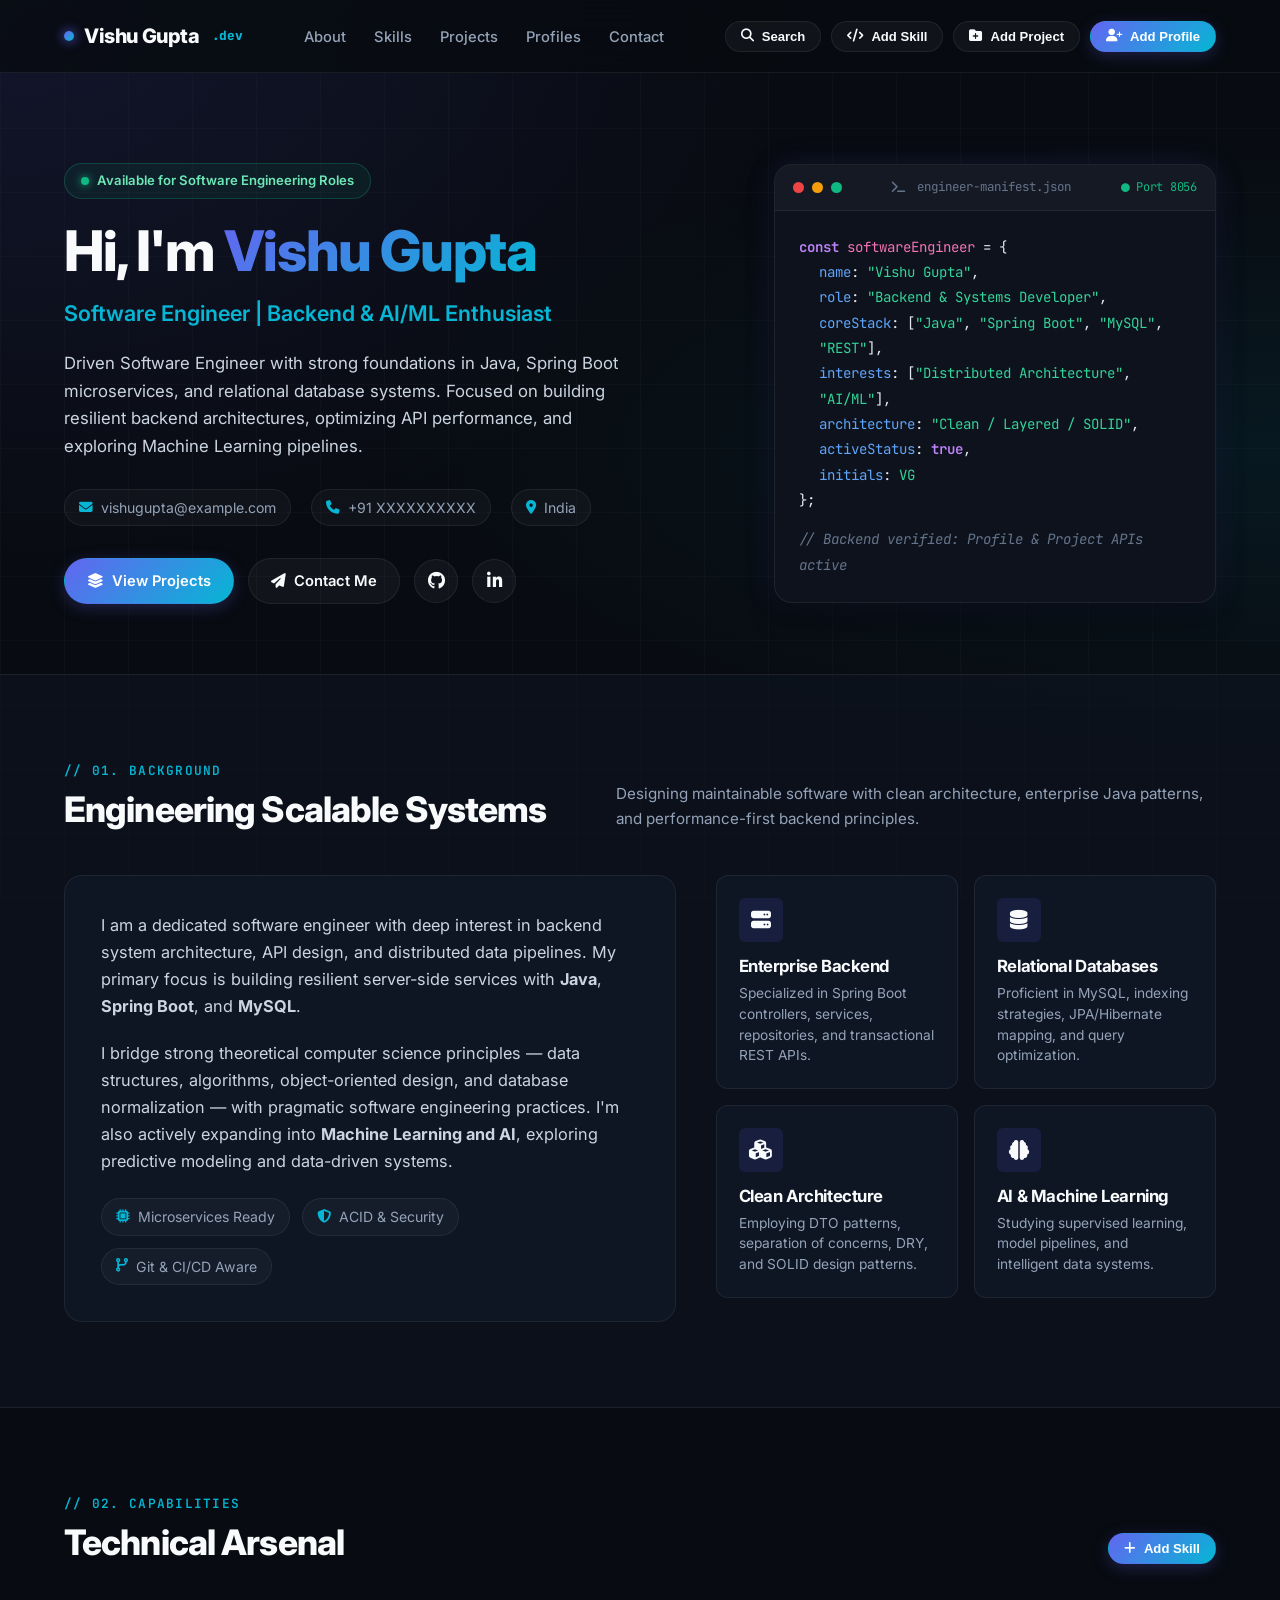
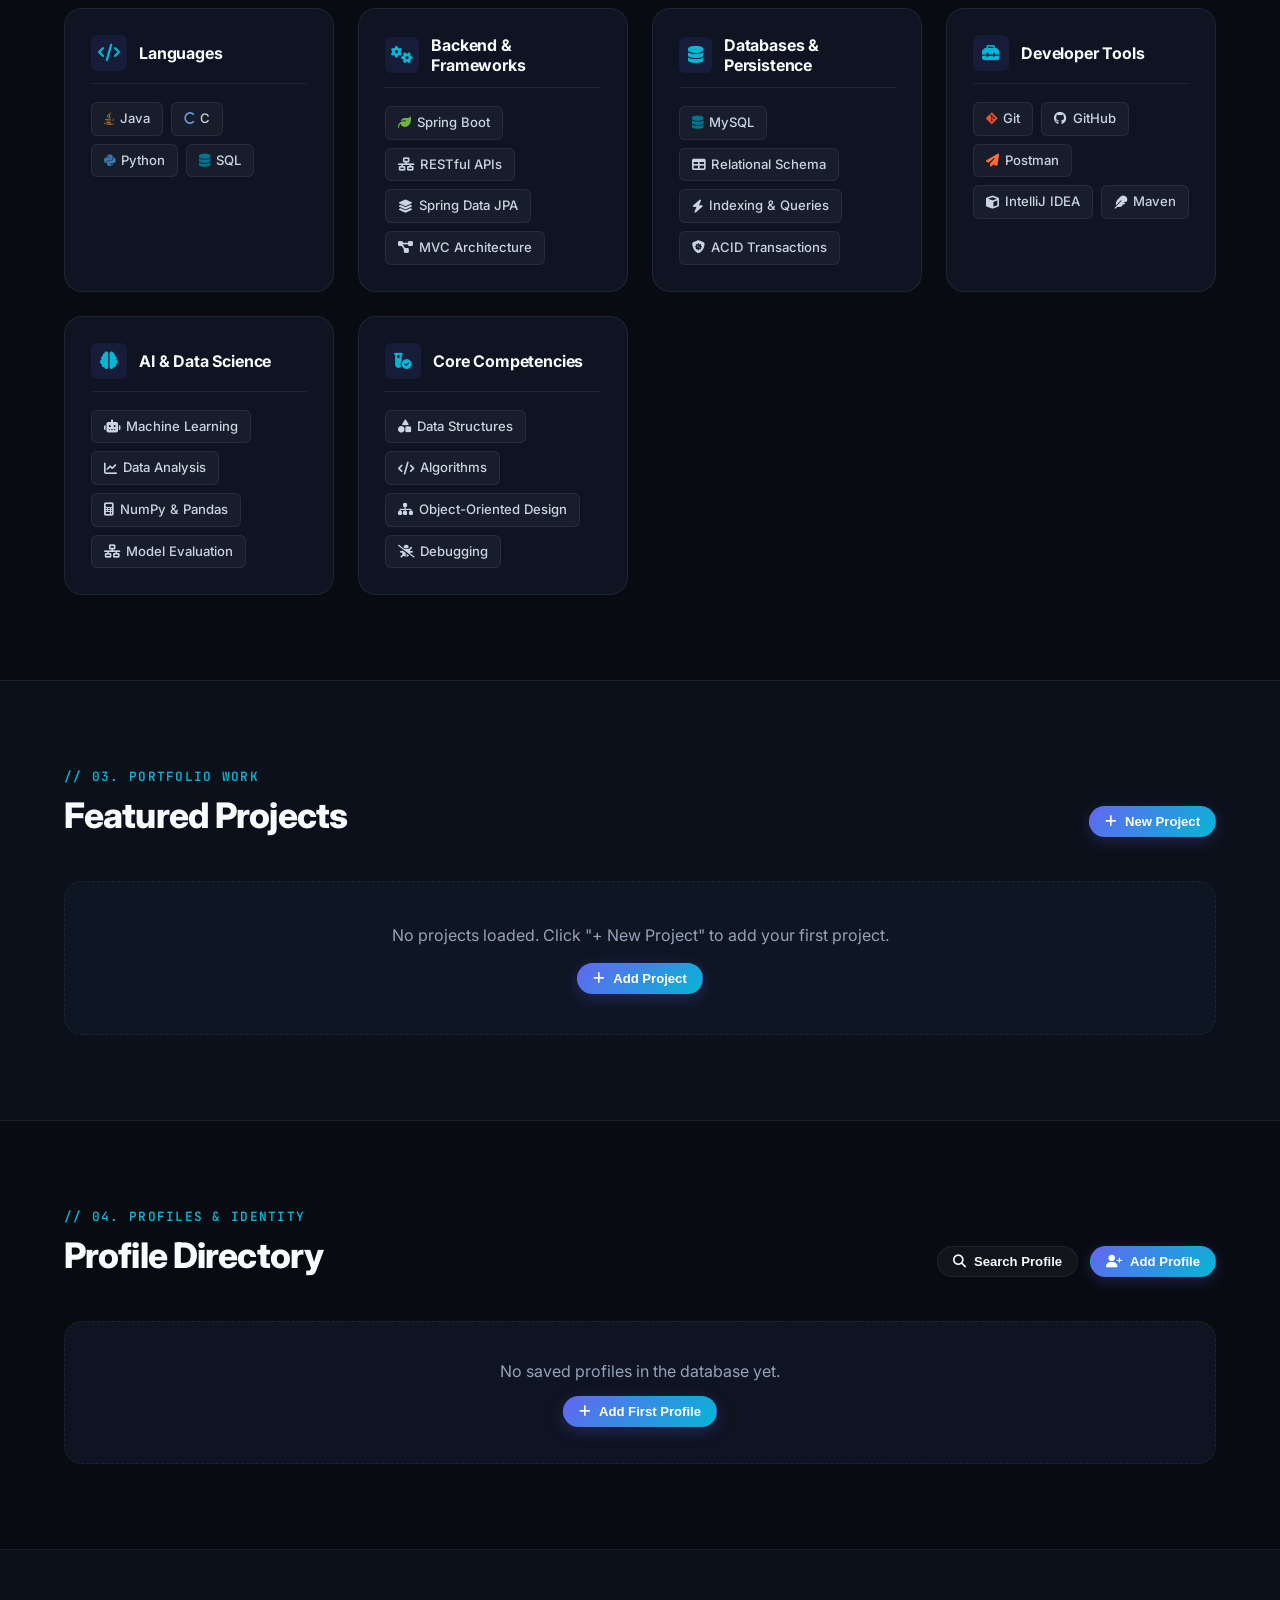
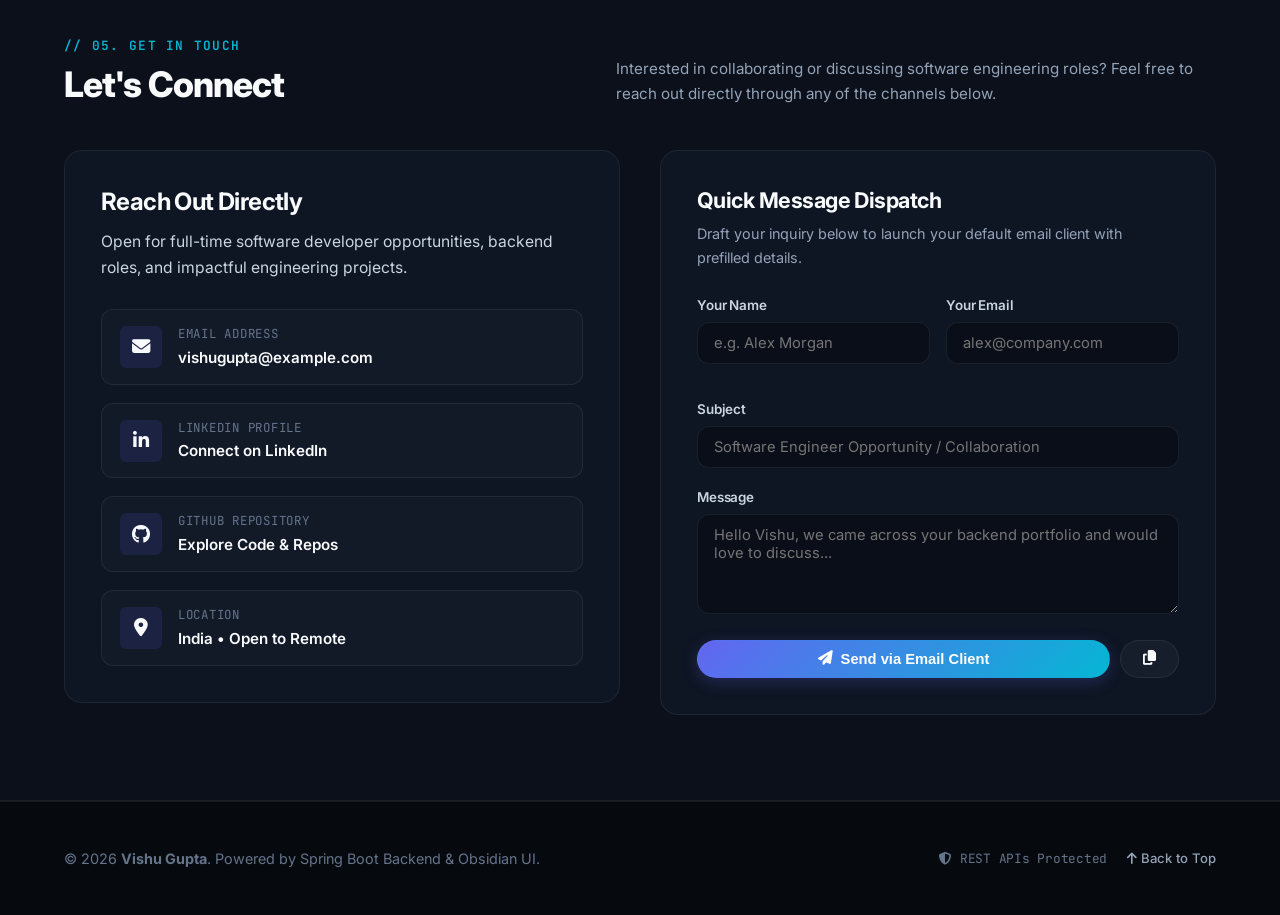
==== commit 09008c4e: "feat: initial portfolio project setup with entity and dto" ====
--- a/frontend/index.html
+++ b/frontend/index.html
@@ -43,6 +43,9 @@
             <div class="nav-actions">
                 <button class="btn btn-secondary btn-sm" id="openSearchProfileModalBtn" title="Search profile by Name &amp; ID">
                     <i class="fa-solid fa-magnifying-glass"></i> <span class="d-none-sm">Search</span>
+                </button>
+                <button class="btn btn-secondary btn-sm" id="openAddSkillModalBtn" title="Add a skill (POST /addSkills)">
+                    <i class="fa-solid fa-code"></i> <span class="d-none-sm">Add Skill</span>
                 </button>
                 <button class="btn btn-secondary btn-sm" id="openAddProjectModalBtn" title="Create a new project">
                     <i class="fa-solid fa-folder-plus"></i> <span class="d-none-sm">Add Project</span>
@@ -235,19 +238,21 @@
                     <span class="section-tag">// 02. CAPABILITIES</span>
                     <h2 class="section-title">Technical Arsenal</h2>
                 </div>
-                <p class="section-desc">
-                    A tailored stack reflecting hands-on expertise in backend engineering, core programming, and modern tools.
-                </p>
-            </div>
-
-            <div class="skills-container">
+                <div style="display: flex; gap: 12px; align-items: center;">
+                    <button class="btn btn-primary btn-sm" id="openAddSkillSectionBtn">
+                        <i class="fa-solid fa-plus"></i> Add Skill
+                    </button>
+                </div>
+            </div>
+
+            <div class="skills-container" id="skillsContainer">
                 <!-- Category 1: Languages -->
-                <div class="skill-category-card">
+                <div class="skill-category-card" data-category="Languages">
                     <div class="skill-cat-header">
                         <div class="skill-cat-icon"><i class="fa-solid fa-code"></i></div>
                         <h3 class="skill-cat-title">Languages</h3>
                     </div>
-                    <div class="skill-chips">
+                    <div class="skill-chips" id="skills-languages">
                         <span class="skill-chip"><i class="fa-brands fa-java" style="color: #f89820;"></i> Java</span>
                         <span class="skill-chip"><i class="fa-solid fa-c" style="color: #659ad2;"></i> C</span>
                         <span class="skill-chip"><i class="fa-brands fa-python" style="color: #3776ab;"></i> Python</span>
@@ -256,12 +261,12 @@
                 </div>
 
                 <!-- Category 2: Backend Frameworks -->
-                <div class="skill-category-card">
+                <div class="skill-category-card" data-category="Backend & Frameworks">
                     <div class="skill-cat-header">
                         <div class="skill-cat-icon"><i class="fa-solid fa-gears"></i></div>
                         <h3 class="skill-cat-title">Backend &amp; Frameworks</h3>
                     </div>
-                    <div class="skill-chips">
+                    <div class="skill-chips" id="skills-backend">
                         <span class="skill-chip"><i class="fa-solid fa-leaf" style="color: #6db33f;"></i> Spring Boot</span>
                         <span class="skill-chip"><i class="fa-solid fa-network-wired"></i> RESTful APIs</span>
                         <span class="skill-chip"><i class="fa-solid fa-layer-group"></i> Spring Data JPA</span>
@@ -270,12 +275,12 @@
                 </div>
 
                 <!-- Category 3: Databases & Storage -->
-                <div class="skill-category-card">
+                <div class="skill-category-card" data-category="Databases & Persistence">
                     <div class="skill-cat-header">
                         <div class="skill-cat-icon"><i class="fa-solid fa-database"></i></div>
                         <h3 class="skill-cat-title">Databases &amp; Persistence</h3>
                     </div>
-                    <div class="skill-chips">
+                    <div class="skill-chips" id="skills-databases">
                         <span class="skill-chip"><i class="fa-solid fa-database" style="color: #00758f;"></i> MySQL</span>
                         <span class="skill-chip"><i class="fa-solid fa-table"></i> Relational Schema</span>
                         <span class="skill-chip"><i class="fa-solid fa-bolt"></i> Indexing &amp; Queries</span>
@@ -284,12 +289,12 @@
                 </div>
 
                 <!-- Category 4: Tools & Platforms -->
-                <div class="skill-category-card">
+                <div class="skill-category-card" data-category="Developer Tools">
                     <div class="skill-cat-header">
                         <div class="skill-cat-icon"><i class="fa-solid fa-toolbox"></i></div>
                         <h3 class="skill-cat-title">Developer Tools</h3>
                     </div>
-                    <div class="skill-chips">
+                    <div class="skill-chips" id="skills-tools">
                         <span class="skill-chip"><i class="fa-brands fa-git-alt" style="color: #f05032;"></i> Git</span>
                         <span class="skill-chip"><i class="fa-brands fa-github"></i> GitHub</span>
                         <span class="skill-chip"><i class="fa-solid fa-paper-plane" style="color: #ff6c37;"></i> Postman</span>
@@ -299,12 +304,12 @@
                 </div>
 
                 <!-- Category 5: AI & Data -->
-                <div class="skill-category-card">
+                <div class="skill-category-card" data-category="AI & Data Science">
                     <div class="skill-cat-header">
                         <div class="skill-cat-icon"><i class="fa-solid fa-brain"></i></div>
                         <h3 class="skill-cat-title">AI &amp; Data Science</h3>
                     </div>
-                    <div class="skill-chips">
+                    <div class="skill-chips" id="skills-ai">
                         <span class="skill-chip"><i class="fa-solid fa-robot"></i> Machine Learning</span>
                         <span class="skill-chip"><i class="fa-solid fa-chart-line"></i> Data Analysis</span>
                         <span class="skill-chip"><i class="fa-solid fa-calculator"></i> NumPy &amp; Pandas</span>
@@ -313,12 +318,12 @@
                 </div>
 
                 <!-- Category 6: Engineering Practices -->
-                <div class="skill-category-card">
+                <div class="skill-category-card" data-category="Core Competencies">
                     <div class="skill-cat-header">
                         <div class="skill-cat-icon"><i class="fa-solid fa-vial-circle-check"></i></div>
                         <h3 class="skill-cat-title">Core Competencies</h3>
                     </div>
-                    <div class="skill-chips">
+                    <div class="skill-chips" id="skills-core">
                         <span class="skill-chip"><i class="fa-solid fa-shapes"></i> Data Structures</span>
                         <span class="skill-chip"><i class="fa-solid fa-code"></i> Algorithms</span>
                         <span class="skill-chip"><i class="fa-solid fa-sitemap"></i> Object-Oriented Design</span>
@@ -648,6 +653,74 @@
         </div>
     </div>
 
+    <!-- Update Profile Modal (PUT /upadateprofile/{id}) -->
+    <div class="modal-overlay" id="updateProfileModal">
+        <div class="modal-box">
+            <div class="modal-header">
+                <h3><i class="fa-solid fa-pen-to-square" style="color: var(--secondary);"></i> Update Profile (PUT /upadateprofile/{id})</h3>
+                <button class="modal-close" id="closeUpdateProfileModal">&times;</button>
+            </div>
+            <div class="modal-body">
+                <form id="updateProfileForm">
+                    <input type="hidden" id="updateProfileId">
+
+                    <div class="form-row">
+                        <div class="form-group">
+                            <label class="form-label" for="updateFullName">Full Name *</label>
+                            <input type="text" class="form-control" id="updateFullName" required placeholder="Vishu Gupta">
+                        </div>
+                        <div class="form-group">
+                            <label class="form-label" for="updateHeadline">Headline *</label>
+                            <input type="text" class="form-control" id="updateHeadline" required placeholder="Software Engineer | Backend &amp; AI/ML">
+                        </div>
+                    </div>
+
+                    <div class="form-group">
+                        <label class="form-label" for="updateBio">Bio</label>
+                        <textarea class="form-control" id="updateBio" rows="3" placeholder="Brief technical summary..."></textarea>
+                    </div>
+
+                    <div class="form-row">
+                        <div class="form-group">
+                            <label class="form-label" for="updateEmail">Email</label>
+                            <input type="email" class="form-control" id="updateEmail" placeholder="vishugupta@example.com">
+                        </div>
+                        <div class="form-group">
+                            <label class="form-label" for="updatePhone">Phone Number</label>
+                            <input type="text" class="form-control" id="updatePhone" placeholder="+91 9876543210">
+                        </div>
+                    </div>
+
+                    <div class="form-row">
+                        <div class="form-group">
+                            <label class="form-label" for="updateLocation">Location</label>
+                            <input type="text" class="form-control" id="updateLocation" placeholder="India">
+                        </div>
+                        <div class="form-group">
+                            <label class="form-label" for="updateResumeUrl">Resume URL</label>
+                            <input type="url" class="form-control" id="updateResumeUrl" placeholder="https://drive.google.com/...">
+                        </div>
+                    </div>
+
+                    <div class="form-row">
+                        <div class="form-group">
+                            <label class="form-label" for="updateGithubUrl">GitHub URL</label>
+                            <input type="url" class="form-control" id="updateGithubUrl" placeholder="https://github.com/...">
+                        </div>
+                        <div class="form-group">
+                            <label class="form-label" for="updateLinkedinUrl">LinkedIn URL</label>
+                            <input type="url" class="form-control" id="updateLinkedinUrl" placeholder="https://linkedin.com/in/...">
+                        </div>
+                    </div>
+
+                    <button type="submit" class="btn btn-primary" id="submitUpdateProfileBtn" style="width: 100%; justify-content: center; margin-top: 14px;">
+                        <i class="fa-solid fa-pen-to-square"></i> Update Profile in Backend
+                    </button>
+                </form>
+            </div>
+        </div>
+    </div>
+
     <!-- Search Profile Modal (GET /findByfullNameAndId) -->
     <div class="modal-overlay" id="searchProfileModal">
         <div class="modal-box">
@@ -680,6 +753,67 @@
         </div>
     </div>
 
+    <!-- Add Skill Modal (POST /addSkills) -->
+    <div class="modal-overlay" id="addSkillModal">
+        <div class="modal-box">
+            <div class="modal-header">
+                <h3><i class="fa-solid fa-code" style="color: var(--primary);"></i> Add Skill (POST /addSkills)</h3>
+                <button class="modal-close" id="closeAddSkillModal">&times;</button>
+            </div>
+            <div class="modal-body">
+                <form id="addSkillForm">
+                    <div class="form-row">
+                        <div class="form-group">
+                            <label class="form-label" for="skillName">Skill Name *</label>
+                            <input type="text" class="form-control" id="skillName" required placeholder="e.g. Docker, Redis, Kubernetes">
+                        </div>
+                        <div class="form-group">
+                            <label class="form-label" for="skillCategory">Category *</label>
+                            <select class="form-control" id="skillCategory" required>
+                                <option value="Languages">Languages</option>
+                                <option value="Backend & Frameworks" selected>Backend &amp; Frameworks</option>
+                                <option value="Databases & Persistence">Databases &amp; Persistence</option>
+                                <option value="Developer Tools">Developer Tools</option>
+                                <option value="AI & Data Science">AI &amp; Data Science</option>
+                                <option value="Core Competencies">Core Competencies</option>
+                                <option value="Other">Other / Custom</option>
+                            </select>
+                        </div>
+                    </div>
+
+                    <div class="form-row">
+                        <div class="form-group">
+                            <label class="form-label" for="skillProficiency">Proficiency Level</label>
+                            <select class="form-control" id="skillProficiency">
+                                <option value="Advanced" selected>Advanced</option>
+                                <option value="Expert">Expert</option>
+                                <option value="Intermediate">Intermediate</option>
+                                <option value="Proficient">Proficient</option>
+                                <option value="Beginner">Beginner</option>
+                            </select>
+                        </div>
+                        <div class="form-group">
+                            <label class="form-label" for="skillDisplayOrder">Display Order</label>
+                            <input type="number" class="form-control" id="skillDisplayOrder" placeholder="e.g. 1" value="1">
+                        </div>
+                    </div>
+
+                    <div class="form-group">
+                        <label class="form-label" for="skillIconUrl">Icon (Font Awesome class or image URL)</label>
+                        <input type="text" class="form-control" id="skillIconUrl" placeholder="fa-brands fa-docker, fa-solid fa-server, etc.">
+                        <div style="font-size: 0.78rem; color: var(--text-dim); margin-top: 6px;">
+                            Quick examples: <code>fa-brands fa-docker</code>, <code>fa-solid fa-server</code>, <code>fa-brands fa-aws</code>, <code>fa-solid fa-bolt</code>
+                        </div>
+                    </div>
+
+                    <button type="submit" class="btn btn-primary" id="submitAddSkillBtn" style="width: 100%; justify-content: center; margin-top: 14px;">
+                        <i class="fa-solid fa-cloud-arrow-up"></i> Save Skill to Backend
+                    </button>
+                </form>
+            </div>
+        </div>
+    </div>
+
     <!-- Toast Notification Container -->
     <div class="toast-wrap" id="toastWrap"></div>
 
--- a/frontend/css/style.css
+++ b/frontend/css/style.css
@@ -598,6 +598,22 @@
     background: rgba(99, 102, 241, 0.12);
 }
 
+.proficiency-tag {
+    font-size: 0.68rem;
+    font-family: var(--font-mono);
+    padding: 2px 7px;
+    border-radius: var(--radius-full);
+    background: rgba(99, 102, 241, 0.2);
+    color: var(--secondary);
+    margin-left: 6px;
+    font-weight: 600;
+}
+
+.skill-chip-new {
+    border-color: rgba(6, 182, 212, 0.4);
+    background: rgba(6, 182, 212, 0.08);
+}
+
 /* Projects Grid */
 .projects-grid {
     display: grid;
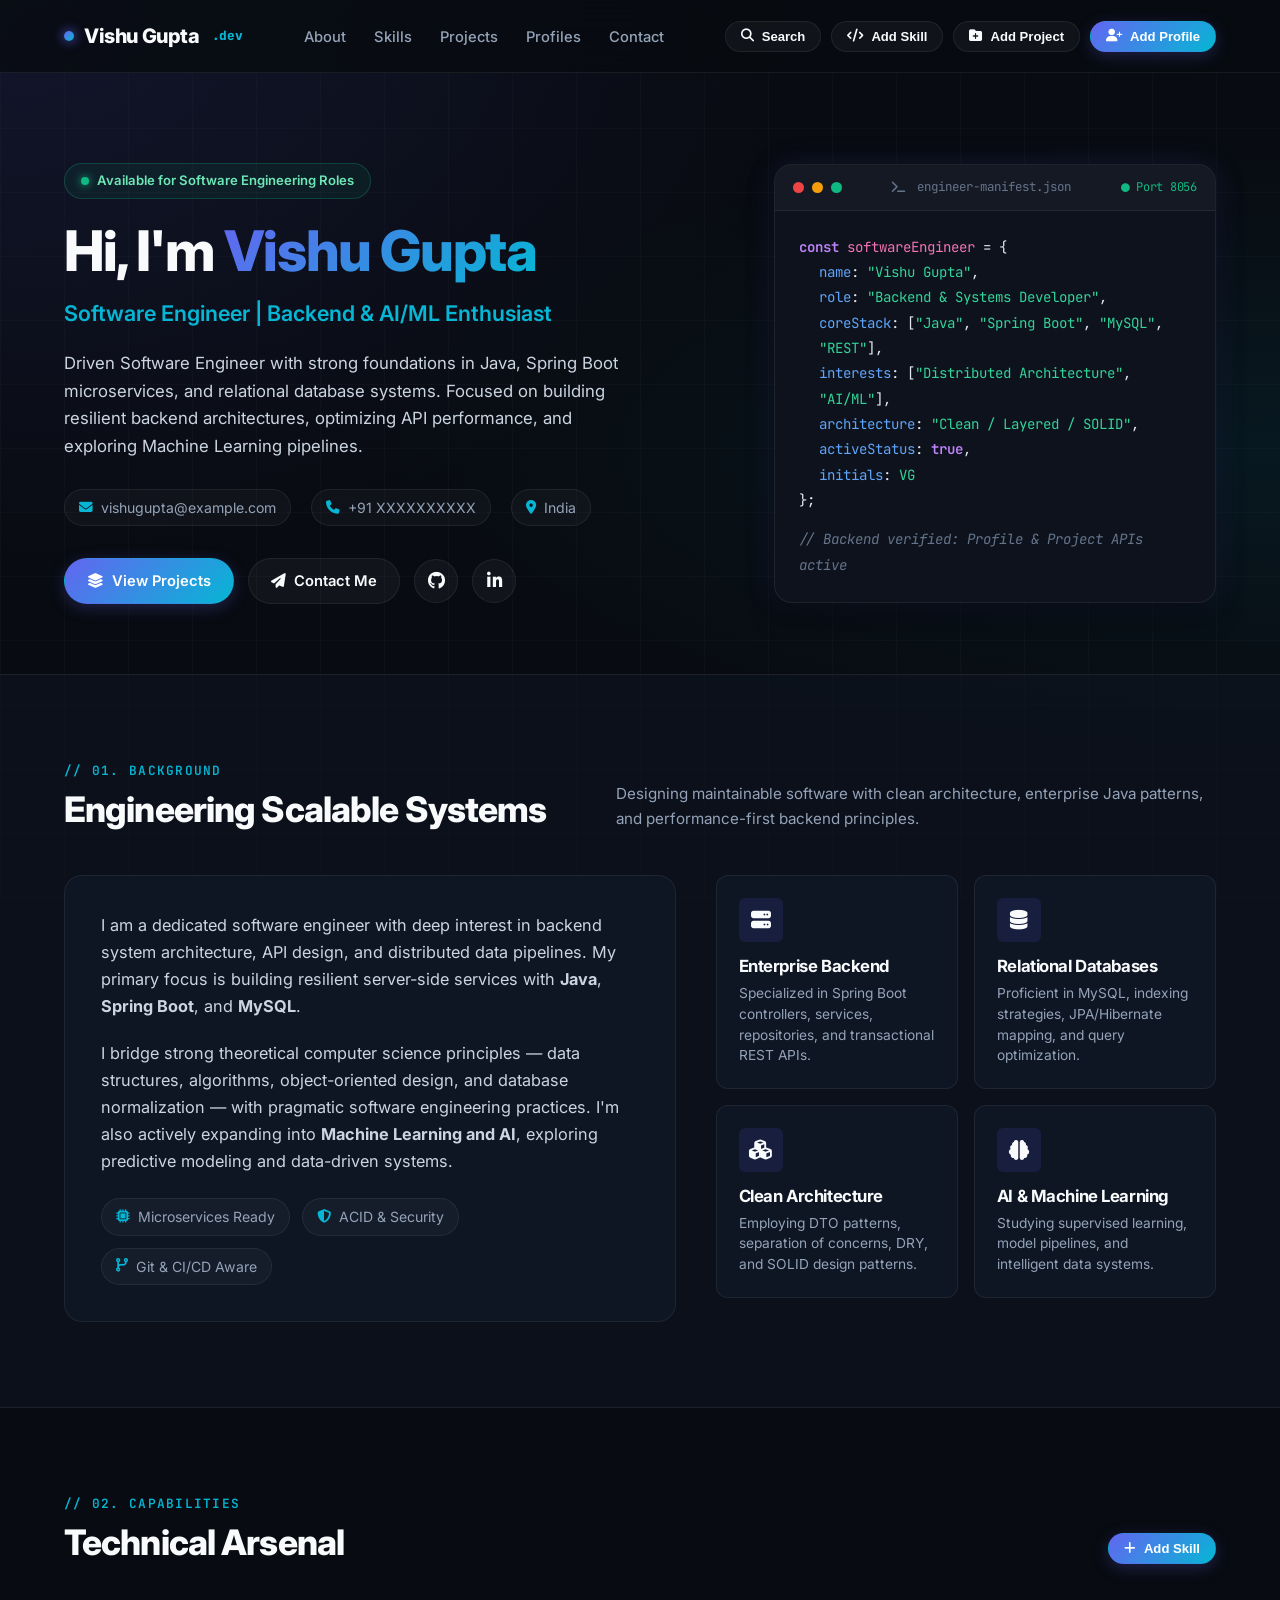
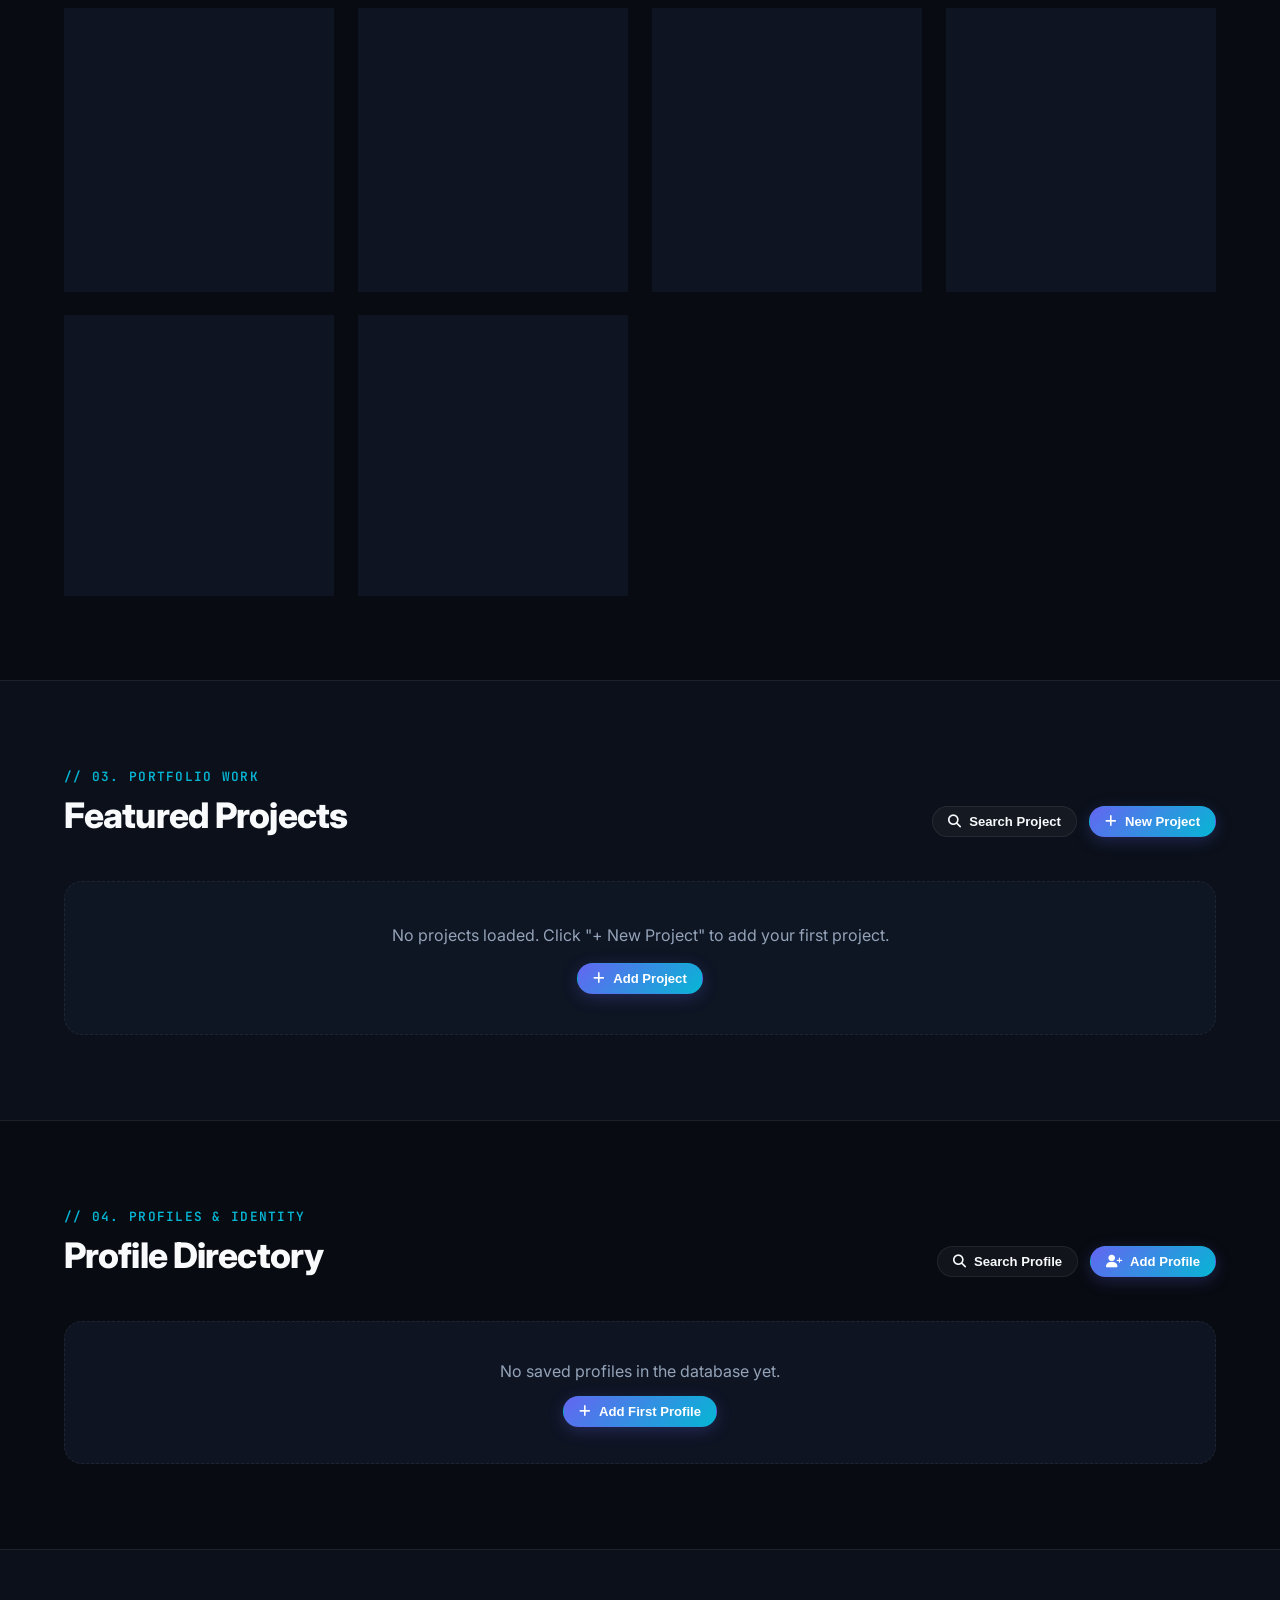
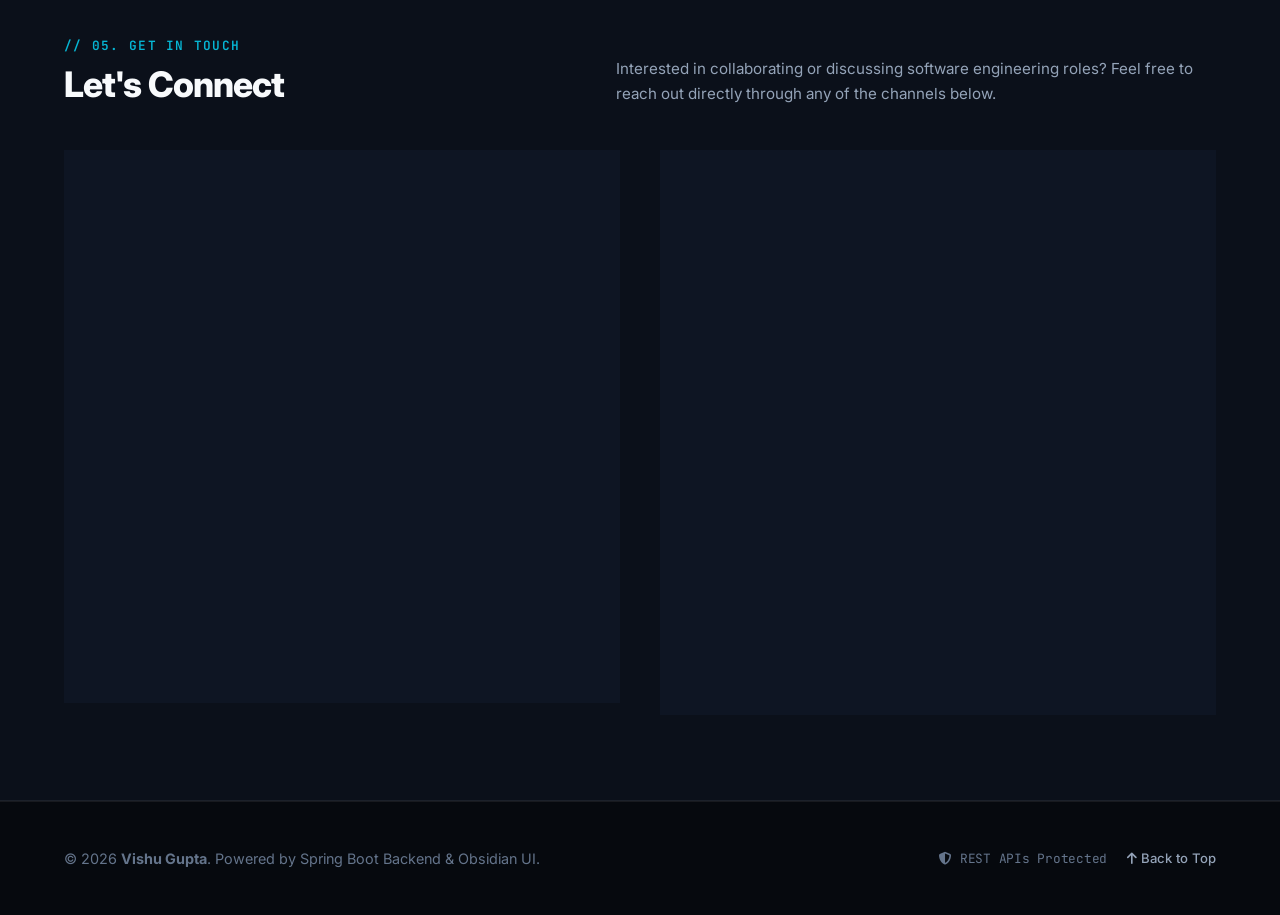
==== commit 030ebd0a: "feat: integrate project update and search APIs with frontend modals" ====
--- a/frontend/index.html
+++ b/frontend/index.html
@@ -342,7 +342,10 @@
                     <span class="section-tag">// 03. PORTFOLIO WORK</span>
                     <h2 class="section-title">Featured Projects</h2>
                 </div>
-                <div style="display: flex; gap: 12px; align-items: center;">
+                <div style="display: flex; gap: 12px; align-items: center; flex-wrap: wrap;">
+                    <button class="btn btn-secondary btn-sm" id="openSearchProjectModalBtn" onclick="document.getElementById('searchProjectModal').classList.add('active')">
+                        <i class="fa-solid fa-magnifying-glass"></i> Search Project
+                    </button>
                     <button class="btn btn-primary btn-sm" onclick="document.getElementById('addProjectModal').classList.add('active')">
                         <i class="fa-solid fa-plus"></i> New Project
                     </button>
@@ -582,6 +585,106 @@
         </div>
     </div>
 
+    <!-- Update Project Modal (PUT /UpadateProjects/{title}) -->
+    <div class="modal-overlay" id="updateProjectModal">
+        <div class="modal-box">
+            <div class="modal-header">
+                <h3><i class="fa-solid fa-pen-to-square" style="color: var(--primary);"></i> Update Project (PUT /UpadateProjects/{title})</h3>
+                <button class="modal-close" id="closeUpdateProjectModal">&times;</button>
+            </div>
+            <div class="modal-body">
+                <form id="updateProjectForm">
+                    <!-- Hidden input to store original title for the endpoint path variable -->
+                    <input type="hidden" id="updateOriginalTitle">
+
+                    <div class="form-group">
+                        <label class="form-label" for="updateProjectTitle">Project Title *</label>
+                        <input type="text" class="form-control" id="updateProjectTitle" required placeholder="e.g. Distributed E-Commerce Microservices">
+                    </div>
+
+                    <div class="form-group">
+                        <label class="form-label" for="updateProjectShortDesc">Short Summary / Tagline *</label>
+                        <input type="text" class="form-control" id="updateProjectShortDesc" required placeholder="High-throughput transaction processor">
+                    </div>
+
+                    <div class="form-group">
+                        <label class="form-label" for="updateProjectDesc">Full Description &amp; Technical Architecture</label>
+                        <textarea class="form-control" id="updateProjectDesc" rows="3" placeholder="Engineered RESTful endpoints, implemented JPA caching..."></textarea>
+                    </div>
+
+                    <div class="form-group">
+                        <label class="form-label" for="updateProjectTech">Technologies (comma separated)</label>
+                        <input type="text" class="form-control" id="updateProjectTech" placeholder="Java, Spring Boot, MySQL, REST API, Docker">
+                    </div>
+
+                    <div class="form-row">
+                        <div class="form-group">
+                            <label class="form-label" for="updateProjectLiveUrl">Live Demo URL</label>
+                            <input type="url" class="form-control" id="updateProjectLiveUrl" placeholder="https://example.com">
+                        </div>
+                        <div class="form-group">
+                            <label class="form-label" for="updateProjectGithubUrl">GitHub Repository URL</label>
+                            <input type="url" class="form-control" id="updateProjectGithubUrl" placeholder="https://github.com/...">
+                        </div>
+                    </div>
+
+                    <div class="form-group">
+                        <label class="form-label" for="updateProjectThumbUrl">Thumbnail Image URL</label>
+                        <input type="url" class="form-control" id="updateProjectThumbUrl" placeholder="https://images.unsplash.com/... (optional)">
+                    </div>
+
+                    <div class="form-row">
+                        <div class="form-group">
+                            <label class="form-label" for="updateProjectStartDate">Start Date</label>
+                            <input type="date" class="form-control" id="updateProjectStartDate">
+                        </div>
+                        <div class="form-group">
+                            <label class="form-label" for="updateProjectEndDate">End Date</label>
+                            <input type="date" class="form-control" id="updateProjectEndDate">
+                        </div>
+                    </div>
+
+                    <div class="form-group" style="display: flex; align-items: center; gap: 10px; margin-top: 6px;">
+                        <input type="checkbox" id="updateProjectFeatured" style="width: 18px; height: 18px; accent-color: var(--primary);">
+                        <label for="updateProjectFeatured" style="font-size: 0.92rem; color: var(--text-high); cursor: pointer;">
+                            Mark as Featured Project (pinned badge)
+                        </label>
+                    </div>
+
+                    <button type="submit" class="btn btn-primary" id="submitUpdateProjectBtn" style="width: 100%; justify-content: center; margin-top: 14px;">
+                        <i class="fa-solid fa-pen-to-square"></i> Update Project in Backend
+                    </button>
+                </form>
+            </div>
+        </div>
+    </div>
+
+    <!-- Search Project Modal (GET /getprojectBytitle) -->
+    <div class="modal-overlay" id="searchProjectModal">
+        <div class="modal-box">
+            <div class="modal-header">
+                <h3><i class="fa-solid fa-magnifying-glass" style="color: var(--primary);"></i> Search Project</h3>
+                <button class="modal-close" id="closeSearchProjectModal">&times;</button>
+            </div>
+            <div class="modal-body">
+                <form id="searchProjectForm">
+                    <p style="font-size: 0.88rem; color: var(--text-dim); margin-bottom: 18px;">
+                        Executes: <code>GET /getprojectBytitle?title=...</code>
+                    </p>
+                    <div class="form-group">
+                        <label class="form-label" for="searchProjectTitle">Exact Project Title</label>
+                        <input type="text" class="form-control" id="searchProjectTitle" required placeholder="e.g. Distributed E-Commerce Microservices">
+                    </div>
+                    <button type="submit" class="btn btn-primary" style="width: 100%; justify-content: center;">
+                        <i class="fa-solid fa-magnifying-glass"></i> Search in Database
+                    </button>
+                </form>
+
+                <div id="searchProjectResultBox" style="margin-top: 20px;"></div>
+            </div>
+        </div>
+    </div>
+
     <!-- Add Profile Modal (POST /addProfile) -->
     <div class="modal-overlay" id="addProfileModal">
         <div class="modal-box">
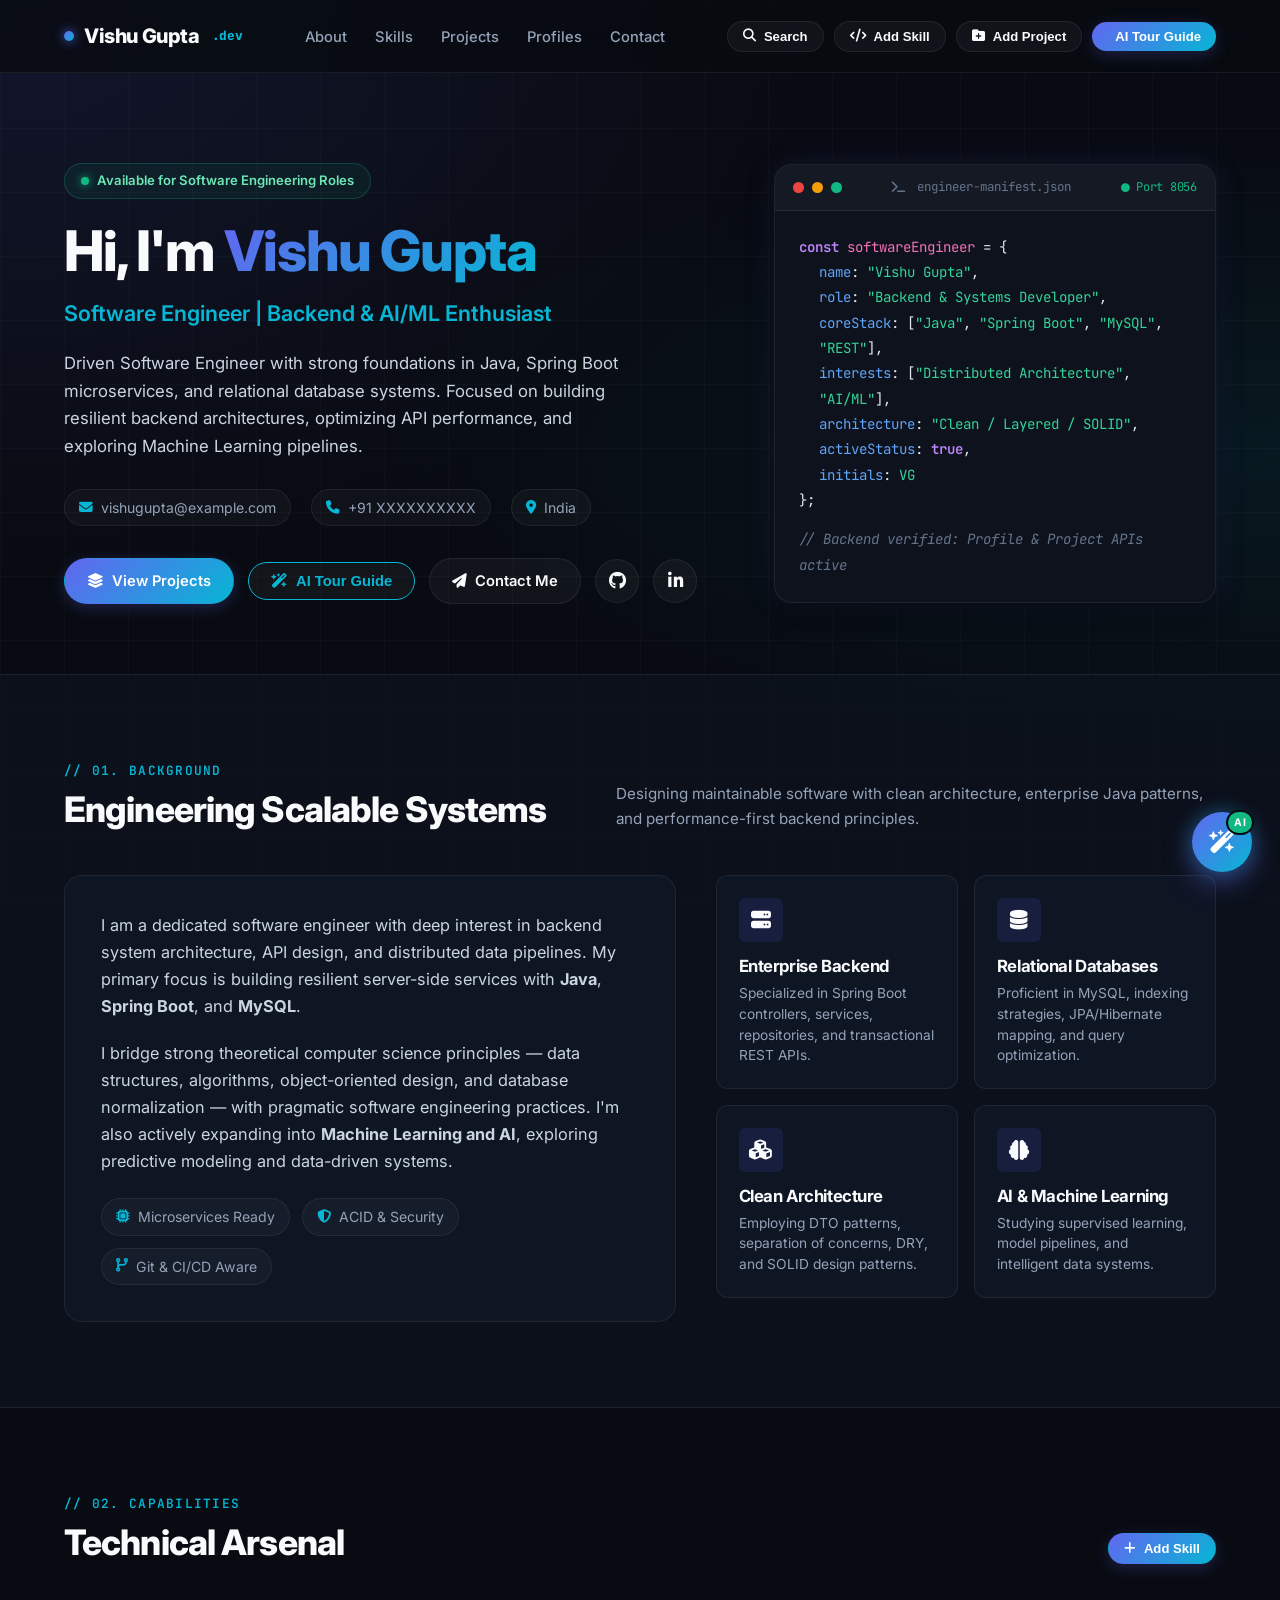
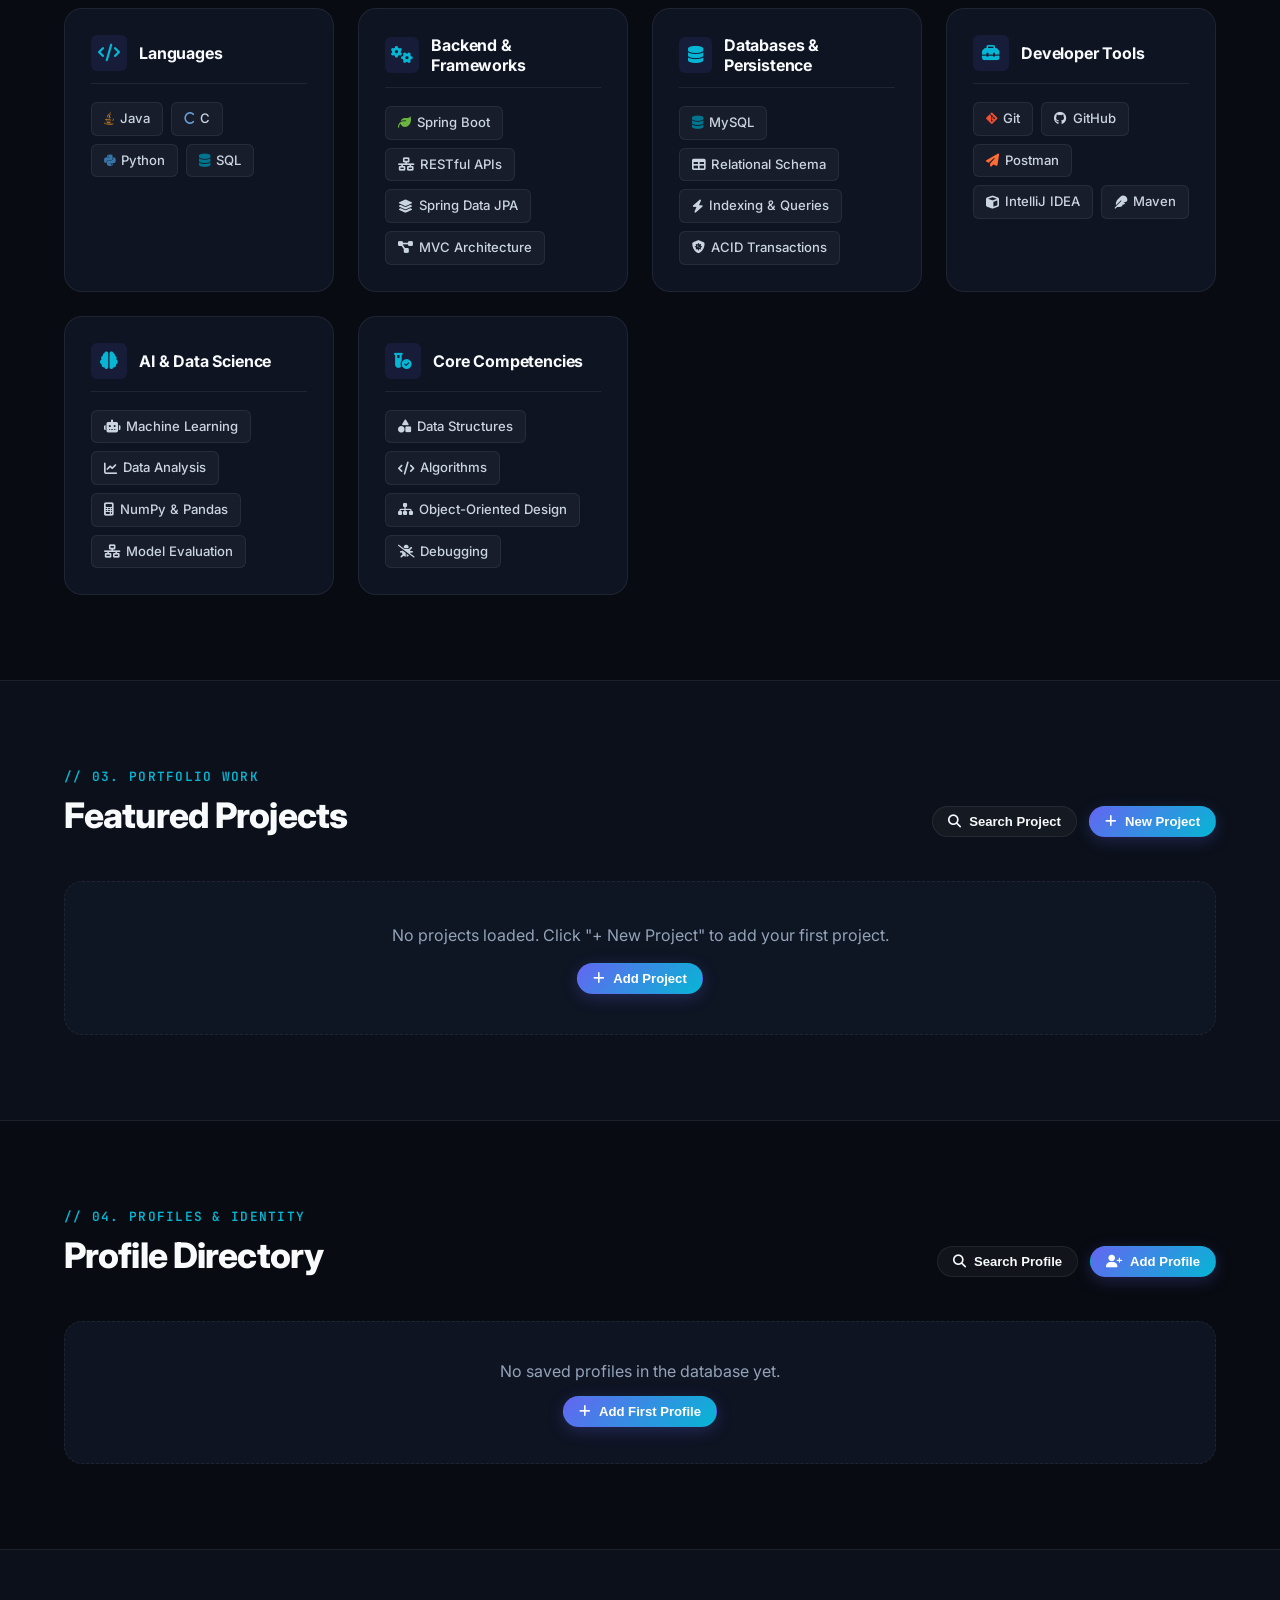
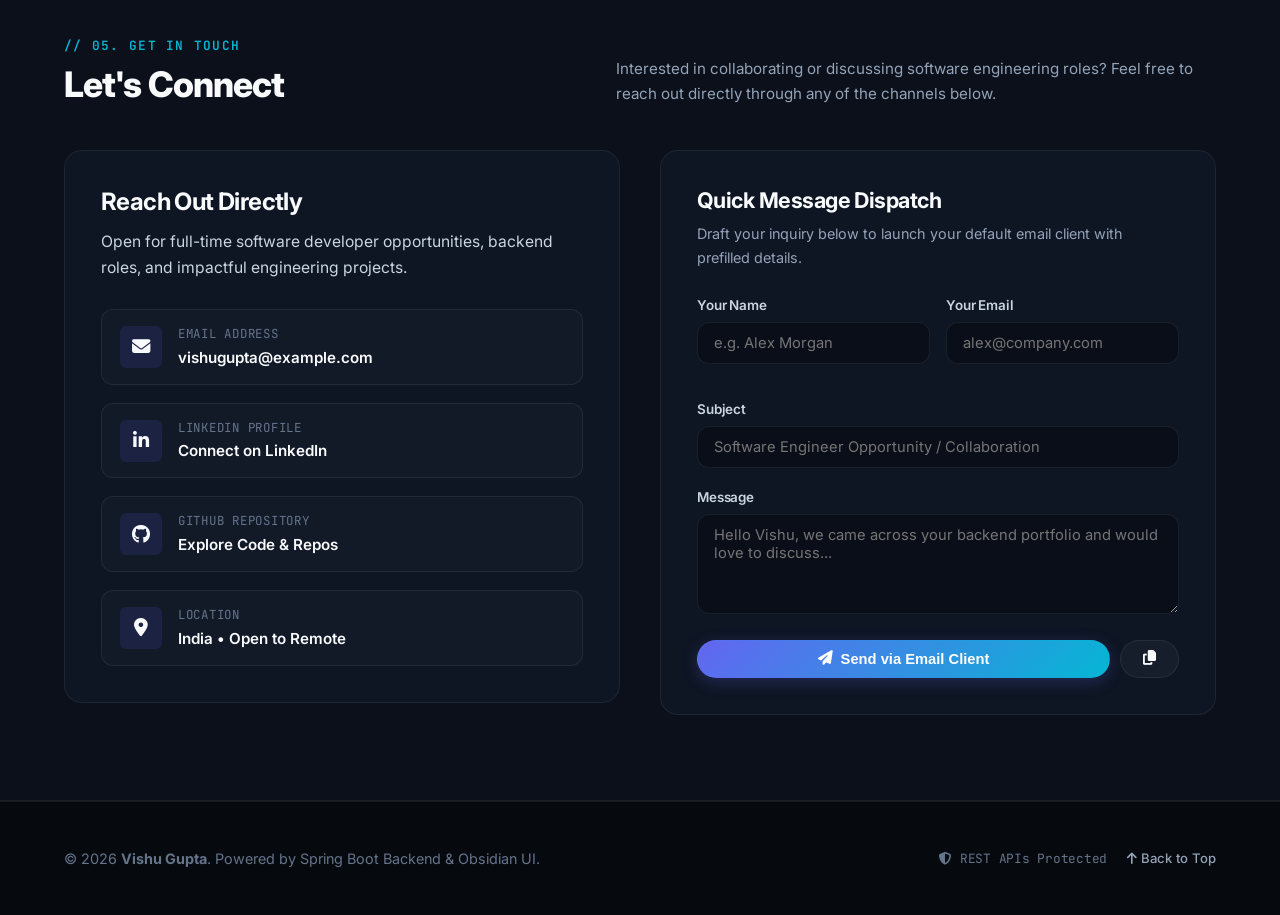
==== commit 1a1eaa84: "feat: add Spring AI Gemini chatbot and frontend tour guide" ====
--- a/frontend/index.html
+++ b/frontend/index.html
@@ -50,8 +50,8 @@
                 <button class="btn btn-secondary btn-sm" id="openAddProjectModalBtn" title="Create a new project">
                     <i class="fa-solid fa-folder-plus"></i> <span class="d-none-sm">Add Project</span>
                 </button>
-                <button class="btn btn-primary btn-sm" id="openAddProfileModalBtn" title="Create a new profile record">
-                    <i class="fa-solid fa-user-plus"></i> <span class="d-none-sm">Add Profile</span>
+                <button class="btn btn-primary btn-sm" id="openAiChatBtn" title="Talk to Vishu's AI Tour Guide" style="background: linear-gradient(135deg, #6366f1, #06b6d4); border: none;">
+                    <i class="fa-solid fa-sparkles"></i> <span class="d-none-sm">AI Tour Guide</span>
                 </button>
                 <button class="mobile-toggle" id="mobileToggle" aria-label="Toggle navigation">
                     <i class="fa-solid fa-bars"></i>
@@ -101,6 +101,9 @@
                     <a href="#projects" class="btn btn-primary">
                         <i class="fa-solid fa-layer-group"></i> View Projects
                     </a>
+                    <button type="button" class="btn btn-secondary" id="heroAiTourBtn" style="border-color: var(--secondary); color: var(--secondary);">
+                        <i class="fa-solid fa-wand-magic-sparkles"></i> AI Tour Guide
+                    </button>
                     <a href="#contact" class="btn btn-secondary">
                         <i class="fa-solid fa-paper-plane"></i> Contact Me
                     </a>
@@ -917,6 +920,60 @@
         </div>
     </div>
 
+    <!-- ========================================================= -->
+    <!-- AI TOUR GUIDE CHATBOT WIDGET (Connected to /ClientTalk & /clear) -->
+    <!-- ========================================================= -->
+    <div class="ai-chat-floating-btn" id="aiChatFloatingBtn" title="Chat with Vishu's AI Tour Guide">
+        <i class="fa-solid fa-wand-magic-sparkles"></i>
+        <span class="ai-chat-badge">AI</span>
+    </div>
+
+    <div class="ai-chat-drawer" id="aiChatDrawer">
+        <div class="ai-chat-header">
+            <div class="ai-chat-header-info">
+                <div class="ai-avatar">
+                    <i class="fa-solid fa-robot"></i>
+                </div>
+                <div>
+                    <h4 class="ai-title">Vishu's AI Tour Guide</h4>
+                    <span class="ai-status"><span class="ai-pulse"></span> Powered by Gemini &amp; Spring AI</span>
+                </div>
+            </div>
+            <div class="ai-chat-header-actions">
+                <button class="ai-header-btn" id="aiClearHistoryBtn" title="Clear conversation history (/clear)">
+                    <i class="fa-solid fa-rotate-right"></i>
+                </button>
+                <button class="ai-header-btn" id="aiCloseChatBtn" title="Close chat">
+                    <i class="fa-solid fa-xmark"></i>
+                </button>
+            </div>
+        </div>
+
+        <div class="ai-chat-body" id="aiChatMessages">
+            <div class="ai-msg ai-msg-bot">
+                <div class="ai-msg-bubble">
+                    👋 <strong>Hello!</strong> I am Vishu's AI Tour Guide. I can walk you through Vishu's technical background, projects, architecture decisions, or resume.
+                    <br><br>
+                    What would you like to explore today?
+                </div>
+                <div class="ai-quick-prompts">
+                    <button class="ai-quick-btn" onclick="sendAiQuickMessage('Give me a quick tour of Vishu\\'s portfolio')">🚀 Quick Tour</button>
+                    <button class="ai-quick-btn" onclick="sendAiQuickMessage('What are Vishu\\'s core backend skills?')">☕ Core Skills</button>
+                    <button class="ai-quick-btn" onclick="sendAiQuickMessage('Tell me about the featured projects')">💼 Top Projects</button>
+                </div>
+            </div>
+        </div>
+
+        <div class="ai-chat-footer">
+            <form id="aiChatForm" class="ai-chat-form">
+                <input type="text" class="ai-chat-input" id="aiChatInput" placeholder="Ask AI about Vishu, projects, skills..." autocomplete="off">
+                <button type="submit" class="ai-chat-send-btn" id="aiChatSendBtn" title="Send Message">
+                    <i class="fa-solid fa-paper-plane"></i>
+                </button>
+            </form>
+        </div>
+    </div>
+
     <!-- Toast Notification Container -->
     <div class="toast-wrap" id="toastWrap"></div>
 
--- a/frontend/css/style.css
+++ b/frontend/css/style.css
@@ -1140,3 +1140,307 @@
         grid-template-columns: 1fr;
     }
 }
+
+/* =========================================================
+   AI TOUR GUIDE CHATBOT WIDGET STYLES
+   ========================================================= */
+.ai-chat-floating-btn {
+    position: fixed;
+    bottom: 28px;
+    right: 28px;
+    width: 60px;
+    height: 60px;
+    border-radius: 50%;
+    background: linear-gradient(135deg, #6366f1 0%, #06b6d4 100%);
+    box-shadow: 0 10px 30px rgba(99, 102, 241, 0.45), 0 0 20px rgba(6, 182, 212, 0.35);
+    display: flex;
+    align-items: center;
+    justify-content: center;
+    color: #ffffff;
+    font-size: 1.45rem;
+    cursor: pointer;
+    z-index: 999;
+    transition: transform 0.25s cubic-bezier(0.175, 0.885, 0.32, 1.275), box-shadow 0.25s ease;
+}
+
+.ai-chat-floating-btn:hover {
+    transform: scale(1.08) translateY(-3px);
+    box-shadow: 0 14px 38px rgba(99, 102, 241, 0.6), 0 0 28px rgba(6, 182, 212, 0.5);
+}
+
+.ai-chat-badge {
+    position: absolute;
+    top: -2px;
+    right: -2px;
+    background: #10b981;
+    color: #ffffff;
+    font-size: 0.65rem;
+    font-weight: 700;
+    padding: 2px 6px;
+    border-radius: 999px;
+    border: 2px solid var(--bg-base);
+    letter-spacing: 0.04em;
+}
+
+.ai-chat-drawer {
+    position: fixed;
+    bottom: 100px;
+    right: 28px;
+    width: 380px;
+    max-width: calc(100vw - 36px);
+    height: 540px;
+    max-height: calc(100vh - 120px);
+    background: rgba(13, 18, 30, 0.95);
+    backdrop-filter: blur(16px);
+    border: 1px solid var(--border-hover);
+    border-radius: var(--radius-xl);
+    box-shadow: 0 24px 60px rgba(0, 0, 0, 0.7), 0 0 40px rgba(99, 102, 241, 0.2);
+    display: flex;
+    flex-direction: column;
+    z-index: 1000;
+    overflow: hidden;
+    opacity: 0;
+    pointer-events: none;
+    transform: translateY(20px) scale(0.95);
+    transition: opacity 0.25s cubic-bezier(0.16, 1, 0.3, 1), transform 0.25s cubic-bezier(0.16, 1, 0.3, 1);
+}
+
+.ai-chat-drawer.active {
+    opacity: 1;
+    pointer-events: all;
+    transform: translateY(0) scale(1);
+}
+
+.ai-chat-header {
+    padding: 16px 20px;
+    background: rgba(18, 25, 42, 0.9);
+    border-bottom: 1px solid var(--border-subtle);
+    display: flex;
+    align-items: center;
+    justify-content: space-between;
+}
+
+.ai-chat-header-info {
+    display: flex;
+    align-items: center;
+    gap: 12px;
+}
+
+.ai-avatar {
+    width: 38px;
+    height: 38px;
+    border-radius: 50%;
+    background: linear-gradient(135deg, #6366f1, #06b6d4);
+    display: flex;
+    align-items: center;
+    justify-content: center;
+    color: #fff;
+    font-size: 1.1rem;
+    box-shadow: 0 4px 12px rgba(99, 102, 241, 0.3);
+}
+
+.ai-title {
+    font-size: 0.95rem;
+    font-weight: 600;
+    color: var(--text-high);
+    margin: 0;
+}
+
+.ai-status {
+    font-size: 0.72rem;
+    color: var(--text-low);
+    display: flex;
+    align-items: center;
+    gap: 6px;
+}
+
+.ai-pulse {
+    width: 6px;
+    height: 6px;
+    border-radius: 50%;
+    background: #10b981;
+    box-shadow: 0 0 8px #10b981;
+}
+
+.ai-chat-header-actions {
+    display: flex;
+    align-items: center;
+    gap: 6px;
+}
+
+.ai-header-btn {
+    background: transparent;
+    border: none;
+    color: var(--text-dim);
+    width: 30px;
+    height: 30px;
+    border-radius: var(--radius-sm);
+    display: flex;
+    align-items: center;
+    justify-content: center;
+    cursor: pointer;
+    transition: var(--transition);
+    font-size: 0.9rem;
+}
+
+.ai-header-btn:hover {
+    color: var(--text-high);
+    background: rgba(255, 255, 255, 0.08);
+}
+
+.ai-chat-body {
+    flex: 1;
+    overflow-y: auto;
+    padding: 18px;
+    display: flex;
+    flex-direction: column;
+    gap: 14px;
+    scroll-behavior: smooth;
+}
+
+.ai-msg {
+    display: flex;
+    flex-direction: column;
+    max-width: 86%;
+    animation: fadeIn 0.2s ease;
+}
+
+.ai-msg-bot {
+    align-self: flex-start;
+}
+
+.ai-msg-user {
+    align-self: flex-end;
+}
+
+.ai-msg-bubble {
+    padding: 12px 16px;
+    font-size: 0.88rem;
+    line-height: 1.5;
+    border-radius: var(--radius-md);
+    word-break: break-word;
+}
+
+.ai-msg-bot .ai-msg-bubble {
+    background: rgba(26, 36, 60, 0.85);
+    border: 1px solid var(--border-subtle);
+    color: var(--text-high);
+    border-bottom-left-radius: 2px;
+}
+
+.ai-msg-user .ai-msg-bubble {
+    background: linear-gradient(135deg, #6366f1 0%, #4f46e5 100%);
+    color: #ffffff;
+    border-bottom-right-radius: 2px;
+    box-shadow: 0 4px 14px rgba(99, 102, 241, 0.25);
+}
+
+.ai-quick-prompts {
+    display: flex;
+    flex-wrap: wrap;
+    gap: 6px;
+    margin-top: 10px;
+}
+
+.ai-quick-btn {
+    background: rgba(99, 102, 241, 0.12);
+    border: 1px solid rgba(99, 102, 241, 0.3);
+    color: #a5b4fc;
+    font-size: 0.76rem;
+    font-weight: 500;
+    padding: 5px 10px;
+    border-radius: 999px;
+    cursor: pointer;
+    transition: var(--transition);
+}
+
+.ai-quick-btn:hover {
+    background: rgba(99, 102, 241, 0.25);
+    border-color: var(--primary);
+    color: #ffffff;
+}
+
+.ai-typing-indicator {
+    display: inline-flex;
+    align-items: center;
+    gap: 4px;
+    padding: 8px 14px;
+}
+
+.ai-typing-indicator span {
+    width: 6px;
+    height: 6px;
+    background: var(--text-dim);
+    border-radius: 50%;
+    animation: aiBounce 1.2s infinite ease-in-out;
+}
+
+.ai-typing-indicator span:nth-child(2) { animation-delay: 0.2s; }
+.ai-typing-indicator span:nth-child(3) { animation-delay: 0.4s; }
+
+@keyframes aiBounce {
+    0%, 80%, 100% { transform: translateY(0); }
+    40% { transform: translateY(-6px); background: var(--secondary); }
+}
+
+.ai-chat-footer {
+    padding: 12px 16px;
+    background: rgba(18, 25, 42, 0.9);
+    border-top: 1px solid var(--border-subtle);
+}
+
+.ai-chat-form {
+    display: flex;
+    align-items: center;
+    gap: 8px;
+    background: rgba(10, 15, 26, 0.85);
+    border: 1px solid var(--border-subtle);
+    border-radius: var(--radius-full);
+    padding: 4px 6px 4px 16px;
+    transition: var(--transition);
+}
+
+.ai-chat-form:focus-within {
+    border-color: var(--primary);
+    box-shadow: 0 0 0 2px var(--primary-glow);
+}
+
+.ai-chat-input {
+    flex: 1;
+    background: transparent;
+    border: none;
+    outline: none;
+    color: var(--text-high);
+    font-size: 0.88rem;
+    font-family: var(--font-sans);
+}
+
+.ai-chat-input::placeholder {
+    color: var(--text-dim);
+}
+
+.ai-chat-send-btn {
+    width: 36px;
+    height: 36px;
+    border-radius: 50%;
+    background: var(--primary);
+    border: none;
+    color: #ffffff;
+    cursor: pointer;
+    display: flex;
+    align-items: center;
+    justify-content: center;
+    font-size: 0.85rem;
+    transition: var(--transition);
+}
+
+.ai-chat-send-btn:hover {
+    background: var(--primary-hover);
+    transform: scale(1.05);
+}
+
+.ai-chat-send-btn:disabled {
+    opacity: 0.5;
+    cursor: not-allowed;
+    transform: none;
+}
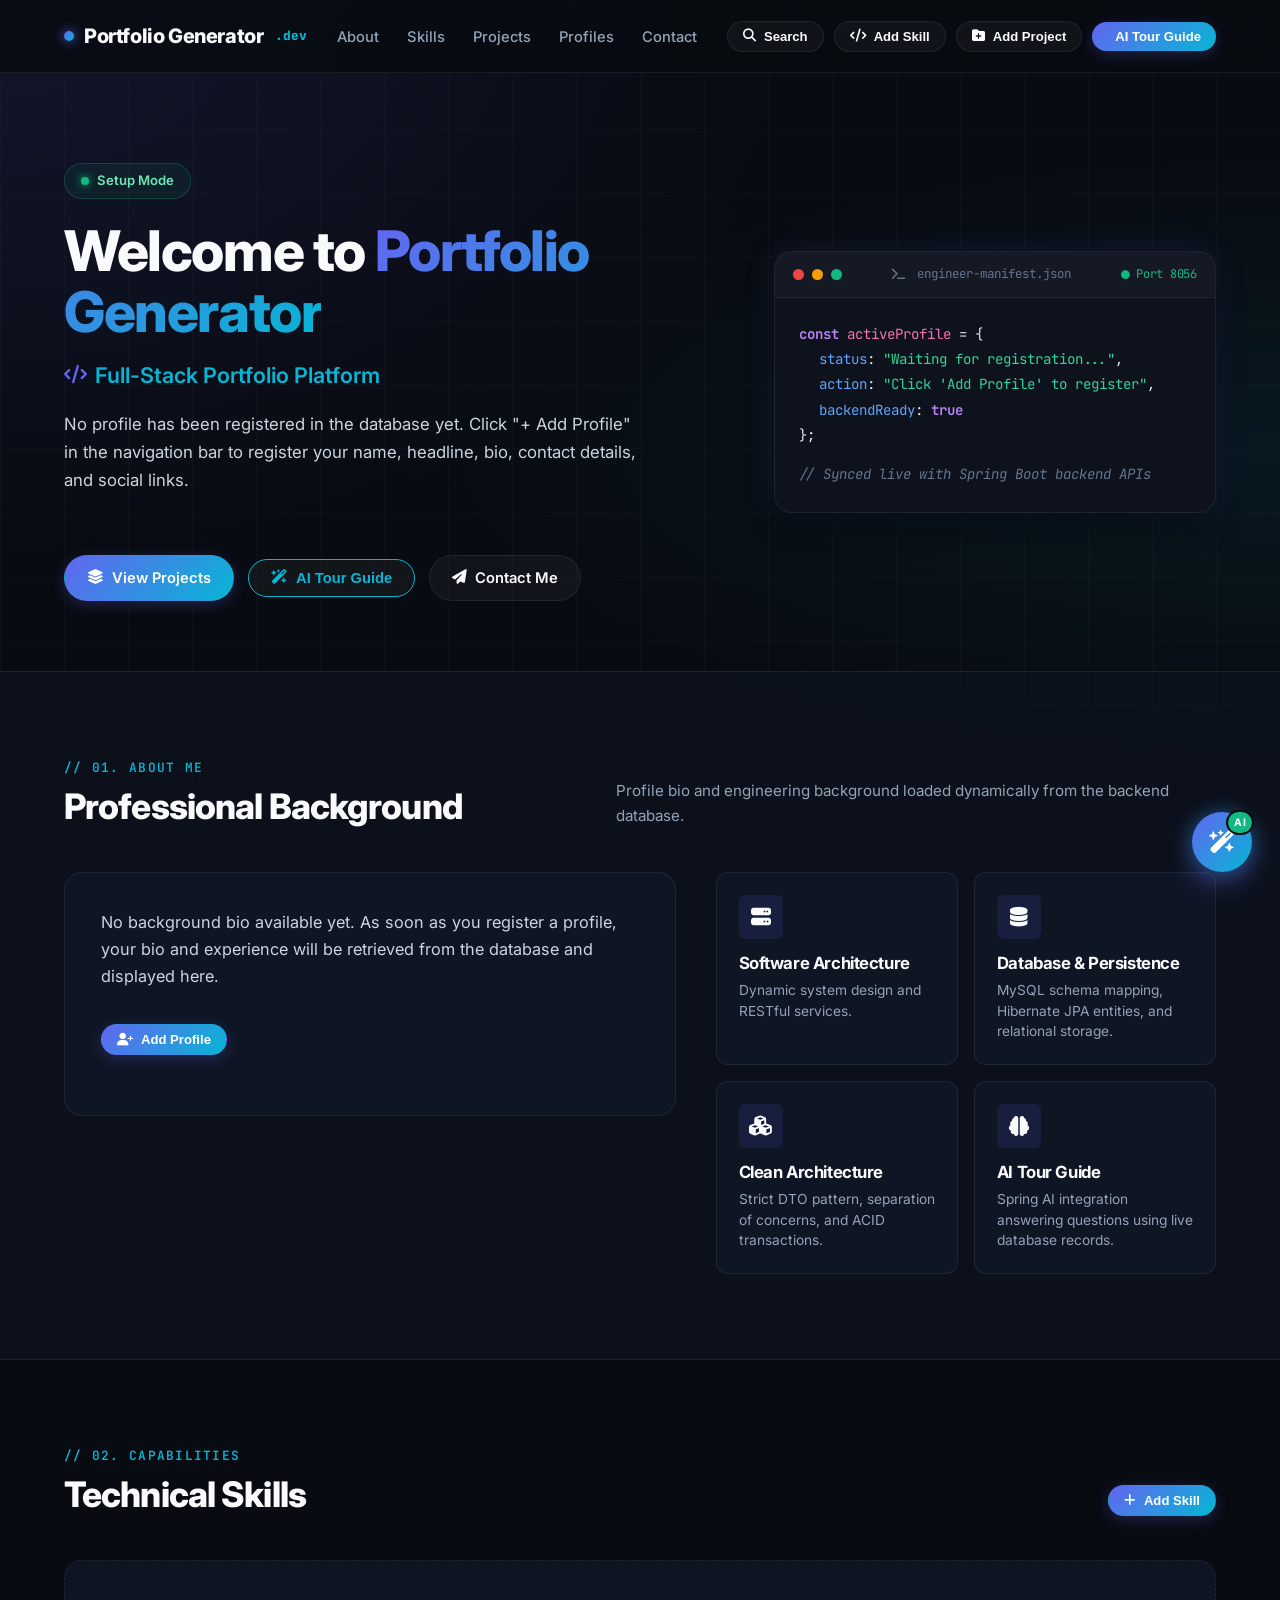
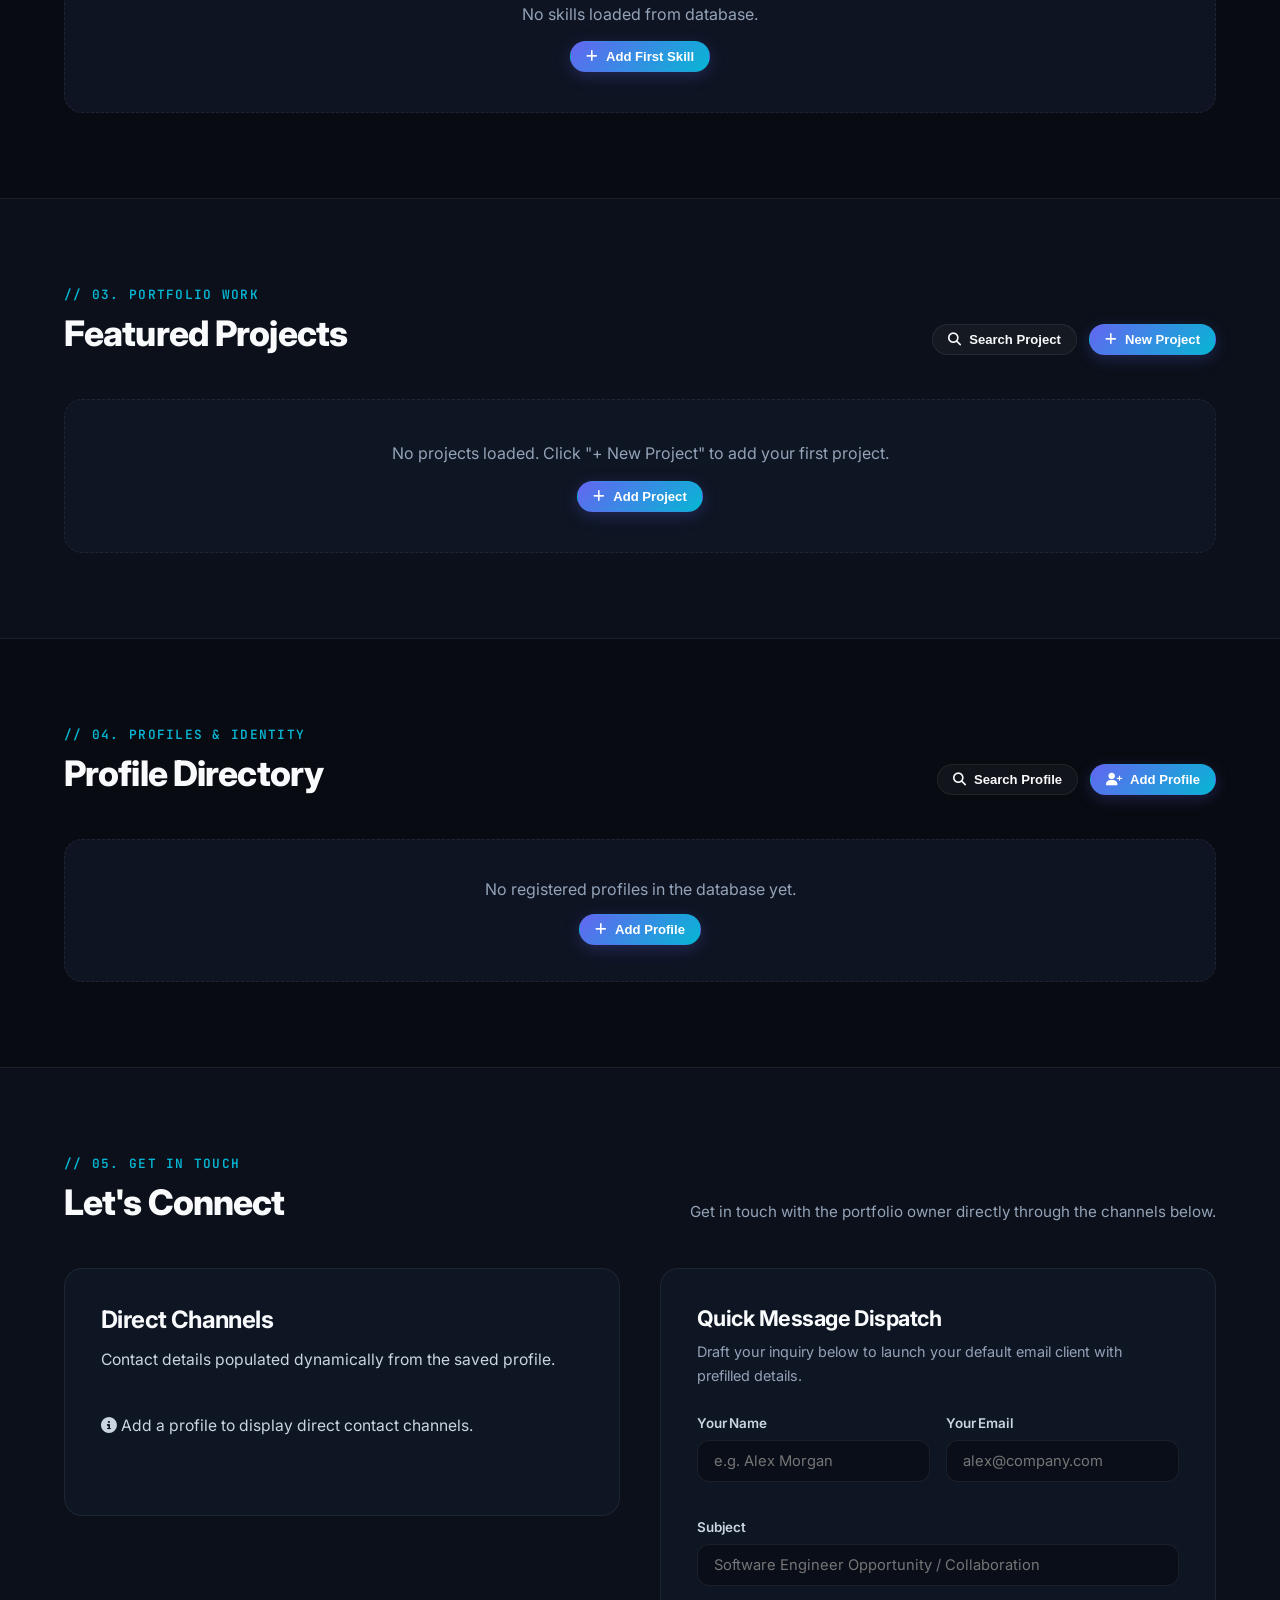
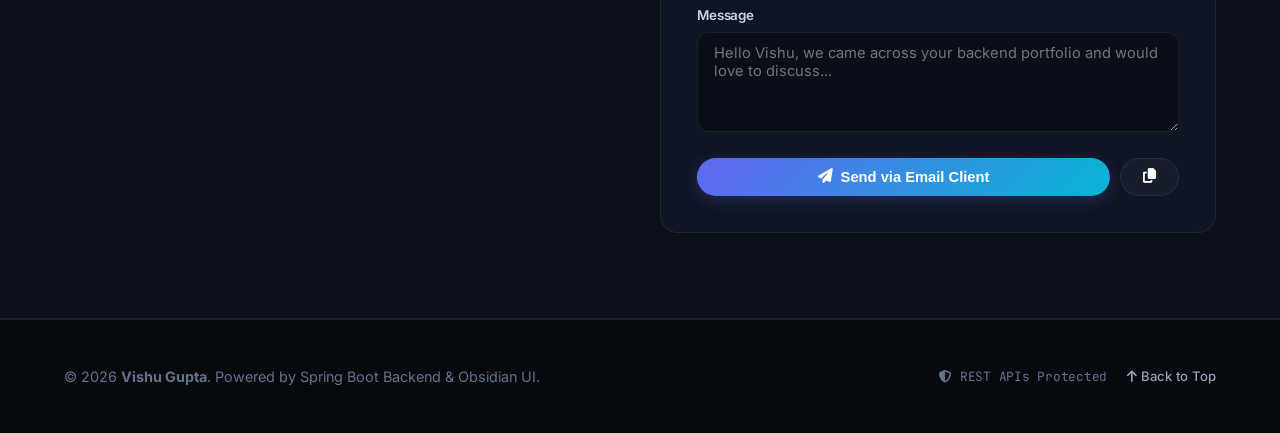
==== commit ca22ea09: "feat: make frontend 100% dynamic from backend responses and remove prewritten data" ====
--- a/frontend/index.html
+++ b/frontend/index.html
@@ -28,7 +28,7 @@
         <div class="container nav-container">
             <a href="#" class="nav-brand">
                 <span class="brand-dot"></span>
-                <span>Vishu Gupta</span>
+                <span id="navBrandName">Portfolio Generator</span>
                 <span class="mono-tag" style="color: var(--secondary); margin-left: 2px;">.dev</span>
             </a>
 
@@ -50,7 +50,7 @@
                 <button class="btn btn-secondary btn-sm" id="openAddProjectModalBtn" title="Create a new project">
                     <i class="fa-solid fa-folder-plus"></i> <span class="d-none-sm">Add Project</span>
                 </button>
-                <button class="btn btn-primary btn-sm" id="openAiChatBtn" title="Talk to Vishu's AI Tour Guide" style="background: linear-gradient(135deg, #6366f1, #06b6d4); border: none;">
+                <button class="btn btn-primary btn-sm" id="openAiChatBtn" title="Talk to AI Tour Guide" style="background: linear-gradient(135deg, #6366f1, #06b6d4); border: none;">
                     <i class="fa-solid fa-sparkles"></i> <span class="d-none-sm">AI Tour Guide</span>
                 </button>
                 <button class="mobile-toggle" id="mobileToggle" aria-label="Toggle navigation">
@@ -64,36 +64,36 @@
     <header class="hero" id="hero">
         <div class="container hero-grid">
             <div class="hero-left">
-                <div class="status-badge">
+                <div class="status-badge" id="heroStatusBadge">
                     <span class="pulse-dot"></span>
-                    <span>Available for Software Engineering Roles</span>
+                    <span id="heroStatusText">Portfolio Generator</span>
                 </div>
 
                 <h1 class="hero-name">
-                    Hi, I'm <span class="gradient-text" id="heroFullName">Vishu Gupta</span>
+                    <span id="heroGreeting">Hi, I'm</span> <span class="gradient-text" id="heroFullName">Loading...</span>
                 </h1>
 
                 <div class="hero-role" id="heroHeadline">
                     <i class="fa-solid fa-code" style="color: var(--primary); font-size: 1.15rem;"></i>
-                    <span>Software Engineer | Backend &amp; AI/ML Enthusiast</span>
+                    <span id="heroHeadlineText">Software Engineer</span>
                 </div>
 
                 <p class="hero-bio" id="heroBio">
-                    Crafting robust, high-throughput backend services and RESTful APIs using Java and Spring Boot. Passionate about scalable database architectures, algorithmic problem solving, and building intelligence into modern applications.
+                    Loading profile information from backend database...
                 </p>
 
-                <div class="hero-meta-row">
-                    <span class="meta-chip">
+                <div class="hero-meta-row" id="heroMetaRow">
+                    <span class="meta-chip" id="heroEmailChip" style="display: none;">
                         <i class="fa-solid fa-envelope"></i>
-                        <span id="heroEmail">vishugupta@example.com</span>
+                        <span id="heroEmail"></span>
                     </span>
-                    <span class="meta-chip">
+                    <span class="meta-chip" id="heroPhoneChip" style="display: none;">
                         <i class="fa-solid fa-phone"></i>
-                        <span id="heroPhone">+91 XXXXXXXXXX</span>
+                        <span id="heroPhone"></span>
                     </span>
-                    <span class="meta-chip">
+                    <span class="meta-chip" id="heroLocationChip" style="display: none;">
                         <i class="fa-solid fa-location-dot"></i>
-                        <span id="heroLocation">India</span>
+                        <span id="heroLocation"></span>
                     </span>
                 </div>
 
@@ -110,10 +110,10 @@
                     <a href="#" target="_blank" class="btn btn-secondary" id="heroResumeBtn" style="display: none;">
                         <i class="fa-solid fa-file-arrow-down"></i> Resume
                     </a>
-                    <a href="https://github.com" target="_blank" class="social-circle" id="heroGithubBtn" title="GitHub Profile">
+                    <a href="#" target="_blank" class="social-circle" id="heroGithubBtn" title="GitHub Profile" style="display: none;">
                         <i class="fa-brands fa-github"></i>
                     </a>
-                    <a href="https://linkedin.com" target="_blank" class="social-circle" id="heroLinkedinBtn" title="LinkedIn Profile">
+                    <a href="#" target="_blank" class="social-circle" id="heroLinkedinBtn" title="LinkedIn Profile" style="display: none;">
                         <i class="fa-brands fa-linkedin-in"></i>
                     </a>
                 </div>
@@ -136,31 +136,13 @@
                         </div>
                     </div>
                     <div class="terminal-body">
-                        <div><span class="code-keyword">const</span> <span class="code-var">softwareEngineer</span> = {</div>
-                        <div style="padding-left: 20px;">
-                            <span class="code-fn">name</span>: <span class="code-str">"Vishu Gupta"</span>,
-                        </div>
-                        <div style="padding-left: 20px;">
-                            <span class="code-fn">role</span>: <span class="code-str">"Backend &amp; Systems Developer"</span>,
-                        </div>
-                        <div style="padding-left: 20px;">
-                            <span class="code-fn">coreStack</span>: [<span class="code-str">"Java"</span>, <span class="code-str">"Spring Boot"</span>, <span class="code-str">"MySQL"</span>, <span class="code-str">"REST"</span>],
-                        </div>
-                        <div style="padding-left: 20px;">
-                            <span class="code-fn">interests</span>: [<span class="code-str">"Distributed Architecture"</span>, <span class="code-str">"AI/ML"</span>],
-                        </div>
-                        <div style="padding-left: 20px;">
-                            <span class="code-fn">architecture</span>: <span class="code-str">"Clean / Layered / SOLID"</span>,
-                        </div>
-                        <div style="padding-left: 20px;">
-                            <span class="code-fn">activeStatus</span>: <span class="code-keyword">true</span>,
-                        </div>
-                        <div style="padding-left: 20px;">
-                            <span class="code-fn">initials</span>: <span class="code-str" id="heroInitials">VG</span>
+                        <div><span class="code-keyword">const</span> <span class="code-var">activeProfile</span> = {</div>
+                        <div id="terminalFields" style="padding-left: 20px;">
+                            <div><span class="code-fn">status</span>: <span class="code-str">"Loading profile..."</span></div>
                         </div>
                         <div>};</div>
                         <div style="margin-top: 14px; color: var(--text-dim);">
-                            <span class="code-comment">// Backend verified: Profile &amp; Project APIs active</span>
+                            <span class="code-comment">// Synced live with Spring Boot backend APIs</span>
                         </div>
                     </div>
                 </div>
@@ -173,44 +155,38 @@
         <div class="container">
             <div class="section-head">
                 <div>
-                    <span class="section-tag">// 01. BACKGROUND</span>
-                    <h2 class="section-title">Engineering Scalable Systems</h2>
-                </div>
-                <p class="section-desc">
-                    Designing maintainable software with clean architecture, enterprise Java patterns, and performance-first backend principles.
+                    <span class="section-tag">// 01. ABOUT ME</span>
+                    <h2 class="section-title" id="aboutTitle">Professional Background</h2>
+                </div>
+                <p class="section-desc" id="aboutSubtitle">
+                    Profile bio and engineering background loaded dynamically from the backend database.
                 </p>
             </div>
 
             <div class="about-grid">
                 <div class="about-card">
-                    <p>
-                        I am a dedicated software engineer with deep interest in backend system architecture, API design, and distributed data pipelines. My primary focus is building resilient server-side services with <strong>Java</strong>, <strong>Spring Boot</strong>, and <strong>MySQL</strong>.
-                    </p>
-                    <p>
-                        I bridge strong theoretical computer science principles &mdash; data structures, algorithms, object-oriented design, and database normalization &mdash; with pragmatic software engineering practices. I'm also actively expanding into <strong>Machine Learning and AI</strong>, exploring predictive modeling and data-driven systems.
-                    </p>
-                    <div style="display: flex; gap: 12px; margin-top: 24px; flex-wrap: wrap;">
-                        <span class="meta-chip"><i class="fa-solid fa-microchip"></i> Microservices Ready</span>
-                        <span class="meta-chip"><i class="fa-solid fa-shield-halved"></i> ACID &amp; Security</span>
-                        <span class="meta-chip"><i class="fa-solid fa-code-branch"></i> Git &amp; CI/CD Aware</span>
-                    </div>
-                </div>
-
-                <div class="about-highlights">
+                    <div id="aboutBioContent">
+                        <p style="color: var(--text-dim);"><i class="fa-solid fa-circle-notch fa-spin"></i> Loading bio from backend...</p>
+                    </div>
+                    <div id="aboutMetaChips" style="display: flex; gap: 12px; margin-top: 24px; flex-wrap: wrap;">
+                    </div>
+                </div>
+
+                <div class="about-highlights" id="aboutHighlights">
                     <div class="highlight-box">
                         <div class="highlight-icon">
                             <i class="fa-solid fa-server"></i>
                         </div>
-                        <h4>Enterprise Backend</h4>
-                        <p>Specialized in Spring Boot controllers, services, repositories, and transactional REST APIs.</p>
+                        <h4 id="aboutRoleHighlight">Software Architecture</h4>
+                        <p id="aboutHeadlineHighlight">Dynamic system design and RESTful services.</p>
                     </div>
 
                     <div class="highlight-box">
                         <div class="highlight-icon">
                             <i class="fa-solid fa-database"></i>
                         </div>
-                        <h4>Relational Databases</h4>
-                        <p>Proficient in MySQL, indexing strategies, JPA/Hibernate mapping, and query optimization.</p>
+                        <h4>Database &amp; Persistence</h4>
+                        <p>MySQL schema mapping, Hibernate JPA entities, and relational storage.</p>
                     </div>
 
                     <div class="highlight-box">
@@ -218,15 +194,15 @@
                             <i class="fa-solid fa-cubes"></i>
                         </div>
                         <h4>Clean Architecture</h4>
-                        <p>Employing DTO patterns, separation of concerns, DRY, and SOLID design patterns.</p>
+                        <p>Strict DTO pattern, separation of concerns, and ACID transactions.</p>
                     </div>
 
                     <div class="highlight-box">
                         <div class="highlight-icon">
                             <i class="fa-solid fa-brain"></i>
                         </div>
-                        <h4>AI &amp; Machine Learning</h4>
-                        <p>Studying supervised learning, model pipelines, and intelligent data systems.</p>
+                        <h4>AI Tour Guide</h4>
+                        <p>Spring AI integration answering questions using live database records.</p>
                     </div>
                 </div>
             </div>
@@ -239,99 +215,20 @@
             <div class="section-head">
                 <div>
                     <span class="section-tag">// 02. CAPABILITIES</span>
-                    <h2 class="section-title">Technical Arsenal</h2>
+                    <h2 class="section-title">Technical Skills</h2>
                 </div>
                 <div style="display: flex; gap: 12px; align-items: center;">
-                    <button class="btn btn-primary btn-sm" id="openAddSkillSectionBtn">
+                    <button class="btn btn-primary btn-sm" id="openAddSkillSectionBtn" onclick="document.getElementById('addSkillModal').classList.add('active')">
                         <i class="fa-solid fa-plus"></i> Add Skill
                     </button>
                 </div>
             </div>
 
+            <!-- Dynamic Skills Container (Populated from GET /GetSkills) -->
             <div class="skills-container" id="skillsContainer">
-                <!-- Category 1: Languages -->
-                <div class="skill-category-card" data-category="Languages">
-                    <div class="skill-cat-header">
-                        <div class="skill-cat-icon"><i class="fa-solid fa-code"></i></div>
-                        <h3 class="skill-cat-title">Languages</h3>
-                    </div>
-                    <div class="skill-chips" id="skills-languages">
-                        <span class="skill-chip"><i class="fa-brands fa-java" style="color: #f89820;"></i> Java</span>
-                        <span class="skill-chip"><i class="fa-solid fa-c" style="color: #659ad2;"></i> C</span>
-                        <span class="skill-chip"><i class="fa-brands fa-python" style="color: #3776ab;"></i> Python</span>
-                        <span class="skill-chip"><i class="fa-solid fa-database" style="color: #00758f;"></i> SQL</span>
-                    </div>
-                </div>
-
-                <!-- Category 2: Backend Frameworks -->
-                <div class="skill-category-card" data-category="Backend & Frameworks">
-                    <div class="skill-cat-header">
-                        <div class="skill-cat-icon"><i class="fa-solid fa-gears"></i></div>
-                        <h3 class="skill-cat-title">Backend &amp; Frameworks</h3>
-                    </div>
-                    <div class="skill-chips" id="skills-backend">
-                        <span class="skill-chip"><i class="fa-solid fa-leaf" style="color: #6db33f;"></i> Spring Boot</span>
-                        <span class="skill-chip"><i class="fa-solid fa-network-wired"></i> RESTful APIs</span>
-                        <span class="skill-chip"><i class="fa-solid fa-layer-group"></i> Spring Data JPA</span>
-                        <span class="skill-chip"><i class="fa-solid fa-diagram-project"></i> MVC Architecture</span>
-                    </div>
-                </div>
-
-                <!-- Category 3: Databases & Storage -->
-                <div class="skill-category-card" data-category="Databases & Persistence">
-                    <div class="skill-cat-header">
-                        <div class="skill-cat-icon"><i class="fa-solid fa-database"></i></div>
-                        <h3 class="skill-cat-title">Databases &amp; Persistence</h3>
-                    </div>
-                    <div class="skill-chips" id="skills-databases">
-                        <span class="skill-chip"><i class="fa-solid fa-database" style="color: #00758f;"></i> MySQL</span>
-                        <span class="skill-chip"><i class="fa-solid fa-table"></i> Relational Schema</span>
-                        <span class="skill-chip"><i class="fa-solid fa-bolt"></i> Indexing &amp; Queries</span>
-                        <span class="skill-chip"><i class="fa-solid fa-shield-virus"></i> ACID Transactions</span>
-                    </div>
-                </div>
-
-                <!-- Category 4: Tools & Platforms -->
-                <div class="skill-category-card" data-category="Developer Tools">
-                    <div class="skill-cat-header">
-                        <div class="skill-cat-icon"><i class="fa-solid fa-toolbox"></i></div>
-                        <h3 class="skill-cat-title">Developer Tools</h3>
-                    </div>
-                    <div class="skill-chips" id="skills-tools">
-                        <span class="skill-chip"><i class="fa-brands fa-git-alt" style="color: #f05032;"></i> Git</span>
-                        <span class="skill-chip"><i class="fa-brands fa-github"></i> GitHub</span>
-                        <span class="skill-chip"><i class="fa-solid fa-paper-plane" style="color: #ff6c37;"></i> Postman</span>
-                        <span class="skill-chip"><i class="fa-solid fa-cube"></i> IntelliJ IDEA</span>
-                        <span class="skill-chip"><i class="fa-solid fa-feather"></i> Maven</span>
-                    </div>
-                </div>
-
-                <!-- Category 5: AI & Data -->
-                <div class="skill-category-card" data-category="AI & Data Science">
-                    <div class="skill-cat-header">
-                        <div class="skill-cat-icon"><i class="fa-solid fa-brain"></i></div>
-                        <h3 class="skill-cat-title">AI &amp; Data Science</h3>
-                    </div>
-                    <div class="skill-chips" id="skills-ai">
-                        <span class="skill-chip"><i class="fa-solid fa-robot"></i> Machine Learning</span>
-                        <span class="skill-chip"><i class="fa-solid fa-chart-line"></i> Data Analysis</span>
-                        <span class="skill-chip"><i class="fa-solid fa-calculator"></i> NumPy &amp; Pandas</span>
-                        <span class="skill-chip"><i class="fa-solid fa-network-wired"></i> Model Evaluation</span>
-                    </div>
-                </div>
-
-                <!-- Category 6: Engineering Practices -->
-                <div class="skill-category-card" data-category="Core Competencies">
-                    <div class="skill-cat-header">
-                        <div class="skill-cat-icon"><i class="fa-solid fa-vial-circle-check"></i></div>
-                        <h3 class="skill-cat-title">Core Competencies</h3>
-                    </div>
-                    <div class="skill-chips" id="skills-core">
-                        <span class="skill-chip"><i class="fa-solid fa-shapes"></i> Data Structures</span>
-                        <span class="skill-chip"><i class="fa-solid fa-code"></i> Algorithms</span>
-                        <span class="skill-chip"><i class="fa-solid fa-sitemap"></i> Object-Oriented Design</span>
-                        <span class="skill-chip"><i class="fa-solid fa-bug-slash"></i> Debugging</span>
-                    </div>
+                <div style="grid-column: 1 / -1; text-align: center; padding: 48px; color: var(--text-dim);">
+                    <i class="fa-solid fa-circle-notch fa-spin fa-2x" style="color: var(--primary); margin-bottom: 14px;"></i>
+                    <p>Connecting to <code>GET /GetSkills</code>...</p>
                 </div>
             </div>
         </div>
@@ -402,30 +299,30 @@
                     <h2 class="section-title">Let's Connect</h2>
                 </div>
                 <p class="section-desc">
-                    Interested in collaborating or discussing software engineering roles? Feel free to reach out directly through any of the channels below.
+                    Get in touch with the portfolio owner directly through the channels below.
                 </p>
             </div>
 
             <div class="contact-grid">
                 <!-- Direct Channels -->
                 <div class="contact-info-card">
-                    <h3>Reach Out Directly</h3>
-                    <p>
-                        Open for full-time software developer opportunities, backend roles, and impactful engineering projects.
+                    <h3>Direct Channels</h3>
+                    <p id="contactCardSubtitle">
+                        Contact details populated dynamically from the saved profile.
                     </p>
 
-                    <div class="contact-channels">
-                        <a href="mailto:vishugupta@example.com" class="channel-item" id="directEmailLink">
+                    <div class="contact-channels" id="contactChannels">
+                        <a href="mailto:" class="channel-item" id="directEmailLink" style="display: none;">
                             <div class="channel-icon">
                                 <i class="fa-solid fa-envelope"></i>
                             </div>
                             <div>
                                 <div class="channel-label">Email Address</div>
-                                <div class="channel-value" id="contactEmailVal">vishugupta@example.com</div>
+                                <div class="channel-value" id="contactEmailVal"></div>
                             </div>
                         </a>
 
-                        <a href="https://linkedin.com" target="_blank" class="channel-item" id="directLinkedinLink">
+                        <a href="#" target="_blank" class="channel-item" id="directLinkedinLink" style="display: none;">
                             <div class="channel-icon">
                                 <i class="fa-brands fa-linkedin-in"></i>
                             </div>
@@ -435,7 +332,7 @@
                             </div>
                         </a>
 
-                        <a href="https://github.com" target="_blank" class="channel-item" id="directGithubLink">
+                        <a href="#" target="_blank" class="channel-item" id="directGithubLink" style="display: none;">
                             <div class="channel-icon">
                                 <i class="fa-brands fa-github"></i>
                             </div>
@@ -445,14 +342,18 @@
                             </div>
                         </a>
 
-                        <div class="channel-item">
+                        <div class="channel-item" id="contactLocationItem" style="display: none;">
                             <div class="channel-icon">
                                 <i class="fa-solid fa-location-dot"></i>
                             </div>
                             <div>
                                 <div class="channel-label">Location</div>
-                                <div class="channel-value" id="contactLocationVal">India &bull; Open to Remote</div>
-                            </div>
+                                <div class="channel-value" id="contactLocationVal"></div>
+                            </div>
+                        </div>
+
+                        <div id="noContactInfoMsg" style="color: var(--text-dim); padding: 12px 0;">
+                            <p><i class="fa-solid fa-circle-info"></i> Add a profile to display direct contact channels.</p>
                         </div>
                     </div>
                 </div>
--- a/frontend/css/style.css
+++ b/frontend/css/style.css
@@ -614,6 +614,22 @@
     background: rgba(6, 182, 212, 0.08);
 }
 
+.skill-delete-btn {
+    background: transparent;
+    border: none;
+    color: var(--text-dim);
+    font-size: 1rem;
+    line-height: 1;
+    cursor: pointer;
+    margin-left: 6px;
+    padding: 0 3px;
+    transition: color 0.15s ease;
+}
+
+.skill-delete-btn:hover {
+    color: var(--danger);
+}
+
 /* Projects Grid */
 .projects-grid {
     display: grid;
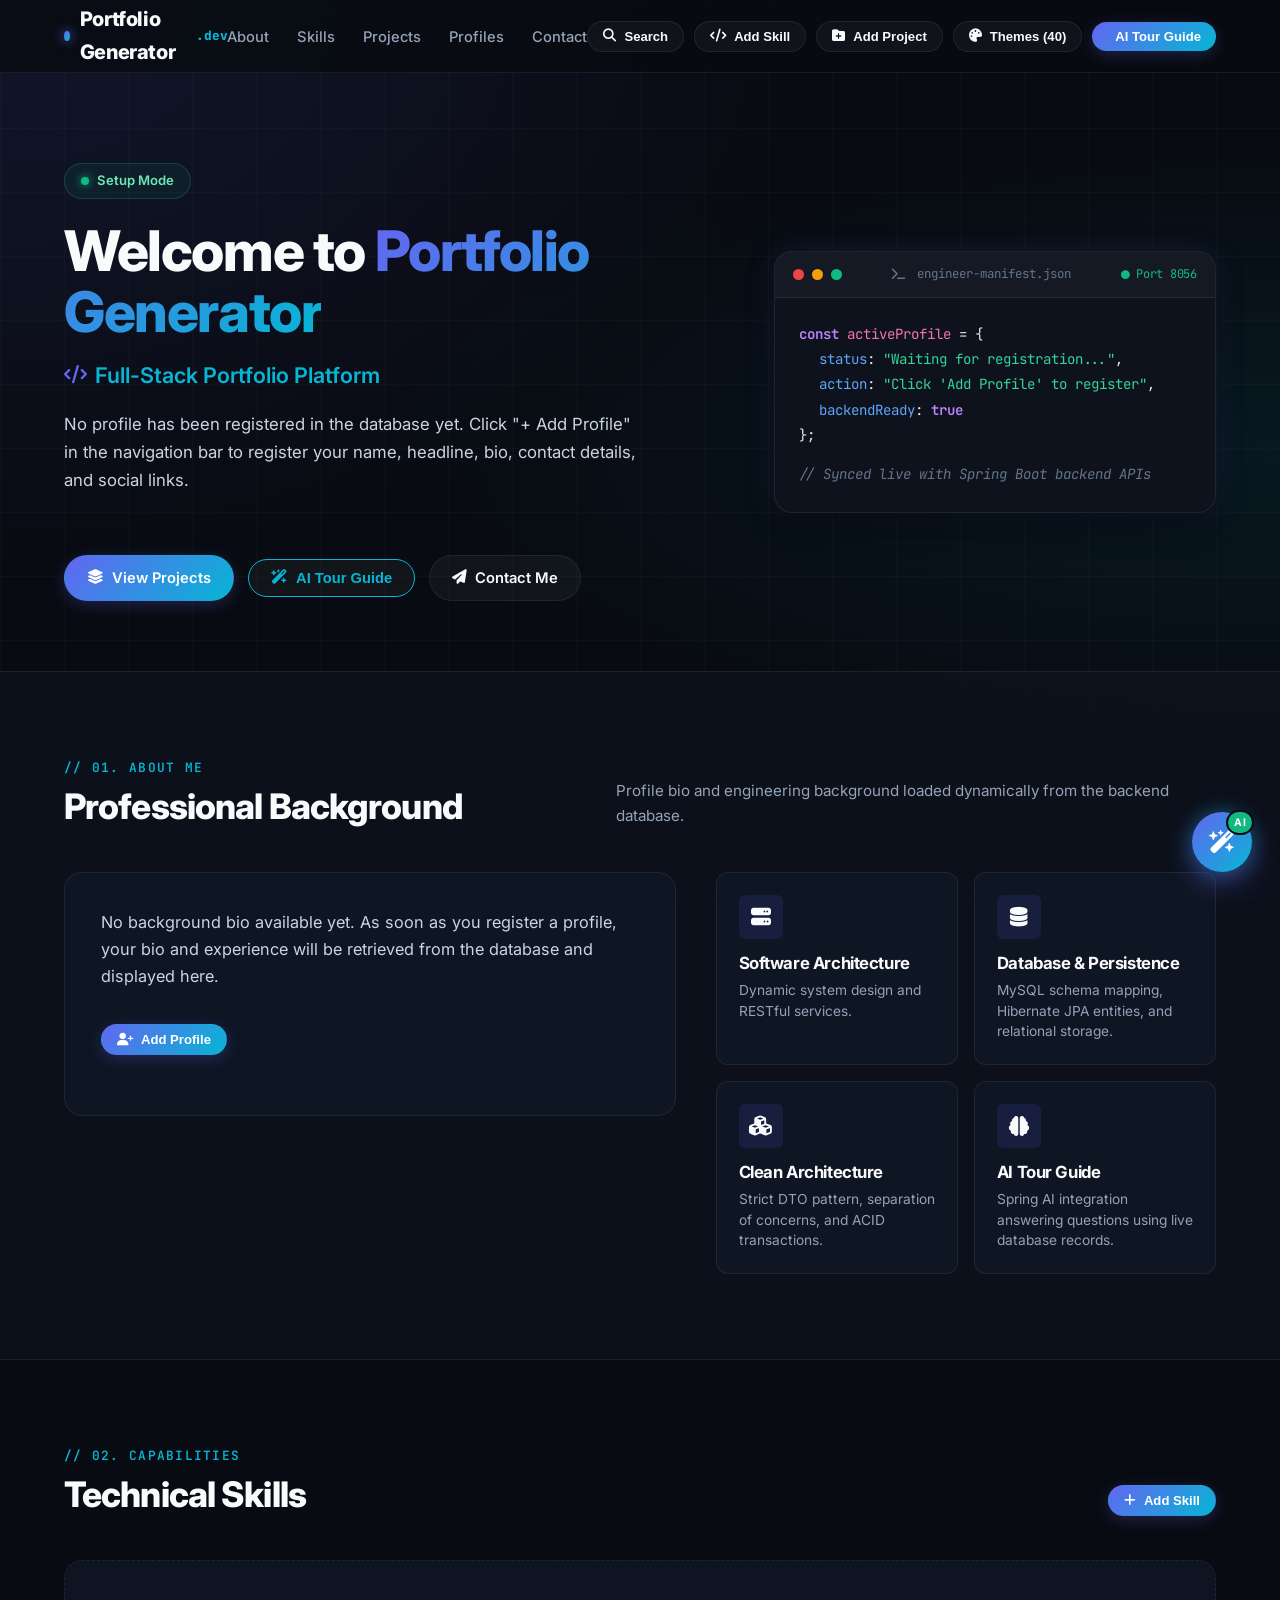
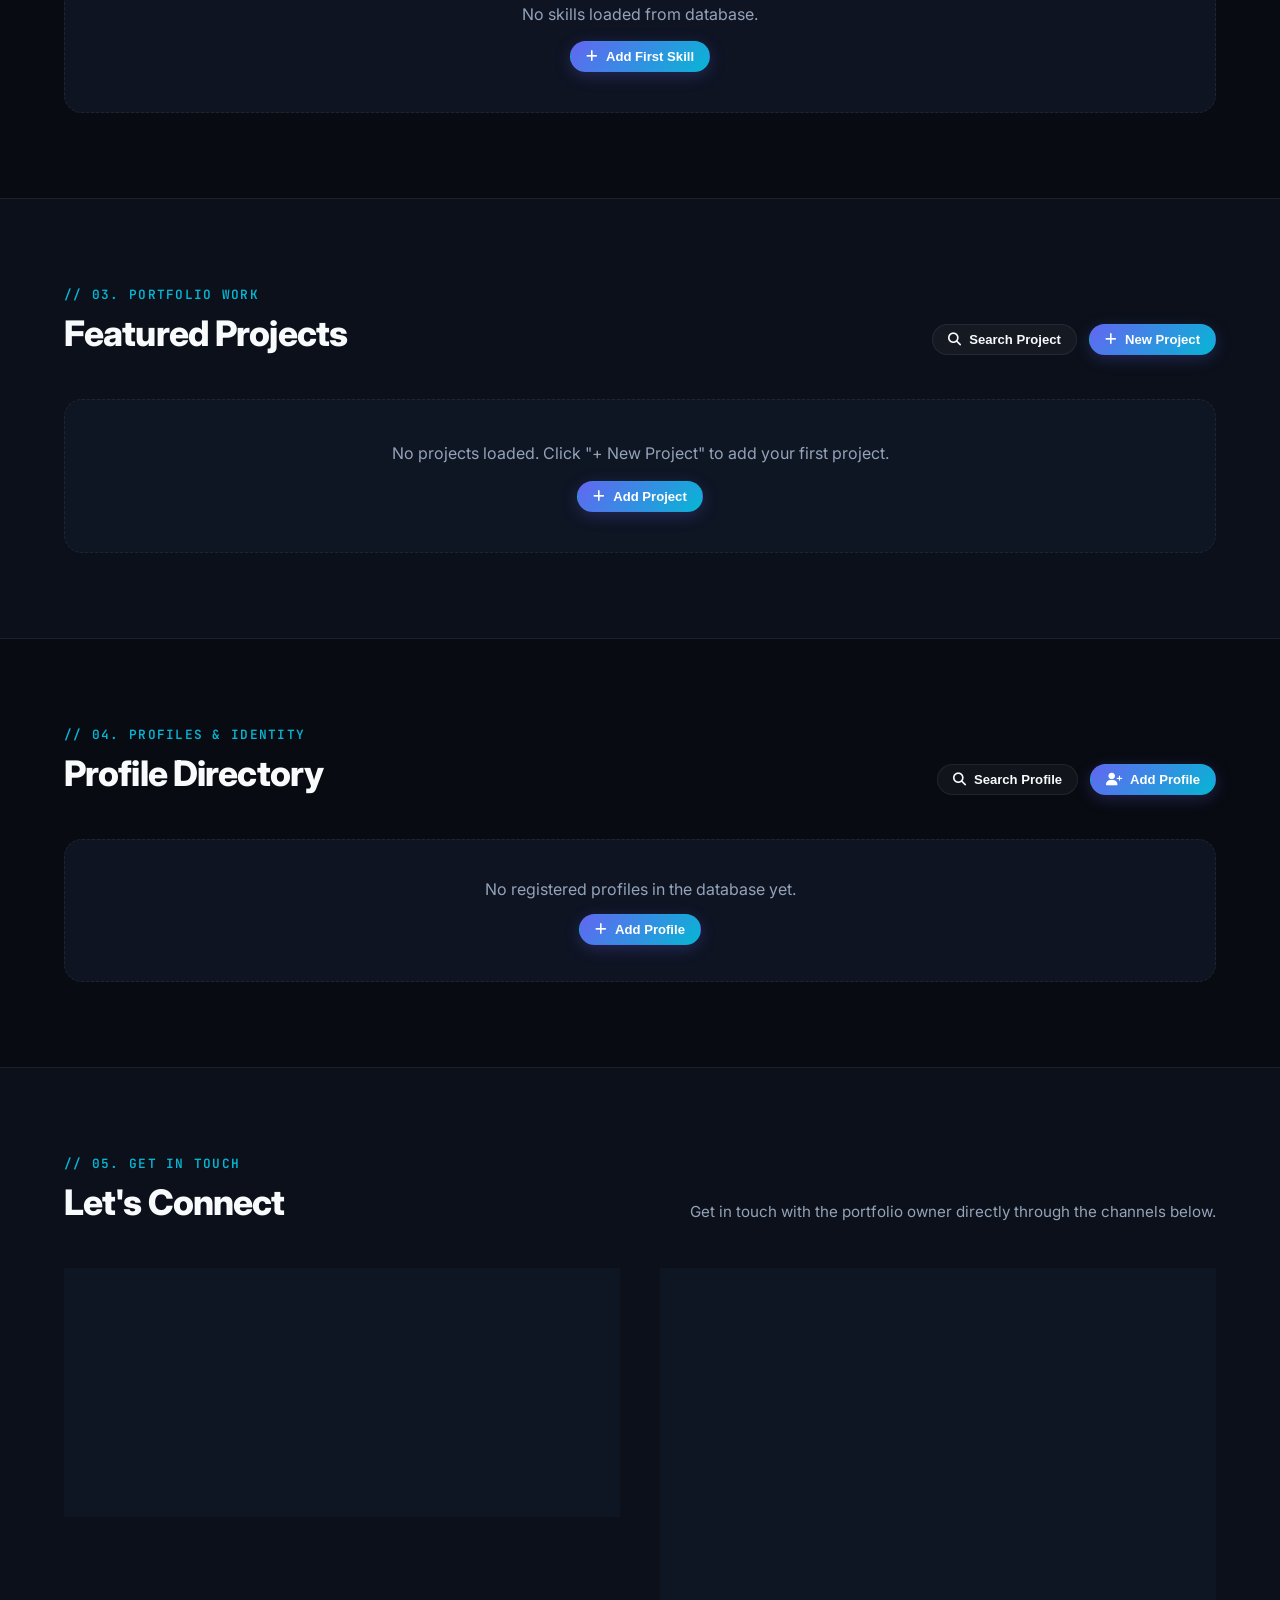
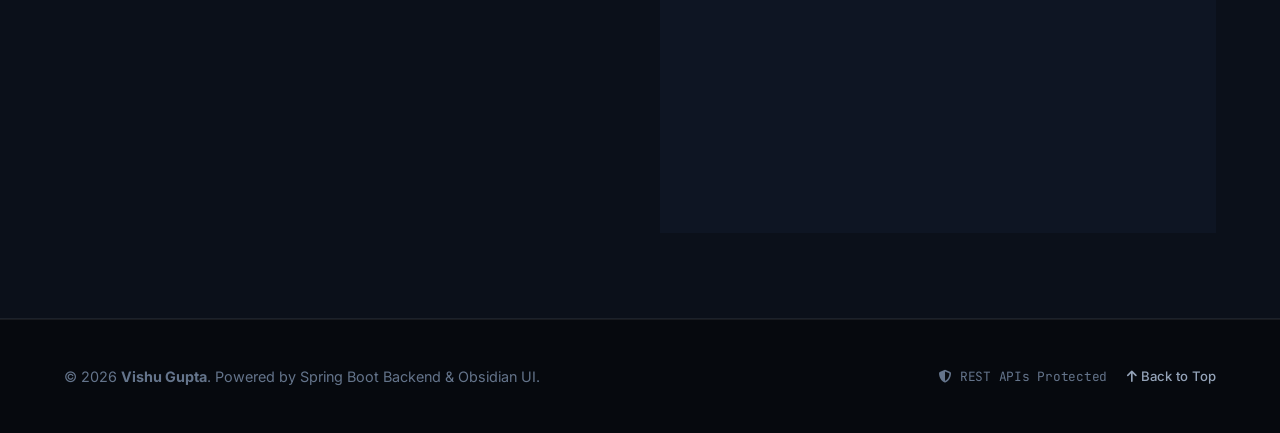
==== commit 6b524fa1: "feat: add 40 developer portfolio templates and interactive theme gallery" ====
--- a/frontend/index.html
+++ b/frontend/index.html
@@ -20,6 +20,7 @@
 
     <!-- Premium Custom Stylesheet -->
     <link rel="stylesheet" href="css/style.css">
+    <link rel="stylesheet" href="css/templates.css">
 </head>
 <body>
 
@@ -49,6 +50,9 @@
                 </button>
                 <button class="btn btn-secondary btn-sm" id="openAddProjectModalBtn" title="Create a new project">
                     <i class="fa-solid fa-folder-plus"></i> <span class="d-none-sm">Add Project</span>
+                </button>
+                <button class="btn btn-secondary btn-sm" id="openTemplateModalBtn" title="Choose from 40 developer templates and themes">
+                    <i class="fa-solid fa-palette"></i> <span class="d-none-sm">Themes (40)</span>
                 </button>
                 <button class="btn btn-primary btn-sm" id="openAiChatBtn" title="Talk to AI Tour Guide" style="background: linear-gradient(135deg, #6366f1, #06b6d4); border: none;">
                     <i class="fa-solid fa-sparkles"></i> <span class="d-none-sm">AI Tour Guide</span>
@@ -822,6 +826,49 @@
     </div>
 
     <!-- ========================================================= -->
+    <!-- TEMPLATE / THEME GALLERY MODAL (40 STYLES) -->
+    <!-- ========================================================= -->
+    <div class="modal-overlay" id="templateGalleryModal">
+        <div class="modal-card template-modal-card">
+            <div class="modal-header">
+                <div class="modal-title">
+                    <i class="fa-solid fa-palette" style="color: var(--primary);"></i>
+                    <span>Template Gallery (40 Developer Themes)</span>
+                </div>
+                <button class="modal-close" id="closeTemplateModal" aria-label="Close modal">
+                    <i class="fa-solid fa-xmark"></i>
+                </button>
+            </div>
+            <div class="modal-body">
+                <p class="template-gallery-subtitle">
+                    Choose from 40 curated aesthetics designed for software engineers. Instant live preview with persistent selection.
+                </p>
+
+                <div class="template-controls-bar">
+                    <div class="template-search-box">
+                        <i class="fa-solid fa-magnifying-glass"></i>
+                        <input type="text" id="templateSearchInput" placeholder="Search 40 templates (e.g. Cyberpunk, Nordic, Dracula, Emerald)...">
+                    </div>
+                    <div class="template-count-badge" id="templateCountBadge">40 Themes</div>
+                </div>
+
+                <div class="template-filter-tabs" id="templateFilterTabs">
+                    <button class="tpl-filter-btn active" data-category="all">All (40)</button>
+                    <button class="tpl-filter-btn" data-category="dark">Modern Dark (8)</button>
+                    <button class="tpl-filter-btn" data-category="cyber">Cyber &amp; Retro (8)</button>
+                    <button class="tpl-filter-btn" data-category="light">Minimalist Light (8)</button>
+                    <button class="tpl-filter-btn" data-category="earth">Nature &amp; Earth (8)</button>
+                    <button class="tpl-filter-btn" data-category="vibrant">Vibrant &amp; Neon (8)</button>
+                </div>
+
+                <div class="template-grid" id="templatesGrid">
+                    <!-- Dynamic rendering by app.js -->
+                </div>
+            </div>
+        </div>
+    </div>
+
+    <!-- ========================================================= -->
     <!-- AI TOUR GUIDE CHATBOT WIDGET (Connected to /ClientTalk & /clear) -->
     <!-- ========================================================= -->
     <div class="ai-chat-floating-btn" id="aiChatFloatingBtn" title="Chat with Vishu's AI Tour Guide">
--- a/frontend/css/templates.css
+++ b/frontend/css/templates.css
@@ -0,0 +1,1123 @@
+﻿/* =========================================================
+   PORTFOLIO GENERATOR - 40 THEME TEMPLATES ENGINE
+   Includes Gallery Modal Styles + 40 Curated Theme Palettes
+   ========================================================= */
+
+/* Template Modal Overrides */
+.template-modal {
+    max-width: 1050px !important;
+    width: 95% !important;
+    max-height: 90vh !important;
+    display: flex;
+    flex-direction: column;
+}
+
+.template-gallery-header {
+    margin-bottom: 20px;
+}
+
+.template-search-row {
+    display: flex;
+    gap: 12px;
+    margin: 16px 0 12px 0;
+    flex-wrap: wrap;
+}
+
+.template-search-box {
+    flex: 1;
+    min-width: 240px;
+    position: relative;
+}
+
+.template-search-box i {
+    position: absolute;
+    left: 14px;
+    top: 50%;
+    transform: translateY(-50%);
+    color: var(--text-dim);
+}
+
+.template-search-input {
+    width: 100%;
+    padding: 10px 14px 10px 38px;
+    background: rgba(255, 255, 255, 0.04);
+    border: 1px solid var(--border-subtle);
+    border-radius: var(--radius-md);
+    color: var(--text-high);
+    font-size: 0.9rem;
+    font-family: var(--font-sans);
+    transition: var(--transition);
+}
+
+.template-search-input:focus {
+    outline: none;
+    border-color: var(--primary);
+    background: rgba(255, 255, 255, 0.07);
+}
+
+/* Category Filter Tabs */
+.template-category-nav {
+    display: flex;
+    gap: 8px;
+    overflow-x: auto;
+    padding-bottom: 6px;
+    scrollbar-width: thin;
+}
+
+.template-cat-pill {
+    padding: 6px 14px;
+    font-size: 0.8rem;
+    font-weight: 500;
+    border-radius: var(--radius-full);
+    background: rgba(255, 255, 255, 0.05);
+    border: 1px solid var(--border-subtle);
+    color: var(--text-mid);
+    cursor: pointer;
+    white-space: nowrap;
+    transition: var(--transition);
+}
+
+.template-cat-pill:hover,
+.template-cat-pill.active {
+    background: var(--primary);
+    border-color: var(--primary);
+    color: #ffffff;
+}
+
+/* Gallery Grid */
+.template-grid-scroll {
+    overflow-y: auto;
+    max-height: 58vh;
+    padding-right: 6px;
+    margin-top: 10px;
+}
+
+.template-cards-grid {
+    display: grid;
+    grid-template-columns: repeat(auto-fill, minmax(220px, 1fr));
+    gap: 16px;
+}
+
+/* Template Card */
+.template-card {
+    background: var(--bg-card);
+    border: 1px solid var(--border-subtle);
+    border-radius: var(--radius-md);
+    overflow: hidden;
+    cursor: pointer;
+    transition: var(--transition);
+    display: flex;
+    flex-direction: column;
+    position: relative;
+}
+
+.template-card:hover {
+    transform: translateY(-4px);
+    border-color: var(--primary);
+    box-shadow: 0 8px 24px rgba(0, 0, 0, 0.35);
+}
+
+.template-card.is-active {
+    border-color: var(--secondary);
+    box-shadow: 0 0 16px var(--secondary-glow);
+}
+
+.template-card-preview {
+    height: 80px;
+    display: flex;
+    flex-direction: column;
+    justify-content: flex-end;
+    padding: 10px;
+    position: relative;
+    border-bottom: 1px solid var(--border-subtle);
+}
+
+.template-swatch-row {
+    display: flex;
+    gap: 6px;
+    align-items: center;
+}
+
+.template-swatch {
+    width: 18px;
+    height: 18px;
+    border-radius: 50%;
+    border: 2px solid rgba(0, 0, 0, 0.4);
+    box-shadow: 0 2px 4px rgba(0, 0, 0, 0.3);
+}
+
+.template-active-badge {
+    position: absolute;
+    top: 8px;
+    right: 8px;
+    background: var(--secondary);
+    color: #000;
+    font-size: 0.65rem;
+    font-weight: 700;
+    padding: 3px 8px;
+    border-radius: var(--radius-full);
+    text-transform: uppercase;
+    letter-spacing: 0.5px;
+    display: none;
+}
+
+.template-card.is-active .template-active-badge {
+    display: inline-block;
+}
+
+.template-card-info {
+    padding: 12px;
+    display: flex;
+    flex-direction: column;
+    flex: 1;
+}
+
+.template-card-title {
+    font-size: 0.88rem;
+    font-weight: 600;
+    color: var(--text-high);
+    margin-bottom: 4px;
+    display: flex;
+    align-items: center;
+    justify-content: space-between;
+}
+
+.template-card-desc {
+    font-size: 0.75rem;
+    color: var(--text-low);
+    line-height: 1.3;
+    margin-bottom: 10px;
+    flex: 1;
+}
+
+.template-card-footer {
+    display: flex;
+    align-items: center;
+    justify-content: space-between;
+    padding-top: 8px;
+    border-top: 1px solid var(--border-subtle);
+}
+
+.template-cat-tag {
+    font-size: 0.68rem;
+    color: var(--text-dim);
+    font-family: var(--font-mono);
+}
+
+.btn-apply-template {
+    padding: 4px 10px;
+    font-size: 0.75rem;
+    border-radius: var(--radius-sm);
+    border: 1px solid var(--border-subtle);
+    background: rgba(255, 255, 255, 0.05);
+    color: var(--text-high);
+    cursor: pointer;
+    transition: var(--transition);
+}
+
+.btn-apply-template:hover {
+    background: var(--primary);
+    border-color: var(--primary);
+    color: #fff;
+}
+
+.template-card.is-active .btn-apply-template {
+    background: var(--secondary);
+    border-color: var(--secondary);
+    color: #000;
+    font-weight: 600;
+}
+
+/* =========================================================
+   THE 40 THEME PALETTES (DATA-THEME SELECTORS)
+   ========================================================= */
+
+/* --- GROUP 1: MODERN DARK DEVELOPER (10) --- */
+
+/* 1. Obsidian Pro (Default) */
+[data-theme="obsidian-pro"] {
+    --bg-base: #080b11;
+    --bg-surface: #0e1420;
+    --bg-card: rgba(16, 23, 38, 0.85);
+    --bg-card-hover: rgba(22, 32, 54, 0.95);
+    --border-subtle: rgba(255, 255, 255, 0.07);
+    --border-hover: rgba(99, 102, 241, 0.4);
+    --border-focus: #6366f1;
+    --primary: #6366f1;
+    --primary-hover: #4f46e5;
+    --primary-glow: rgba(99, 102, 241, 0.25);
+    --secondary: #06b6d4;
+    --secondary-glow: rgba(6, 182, 212, 0.2);
+    --accent-grad: linear-gradient(135deg, #6366f1 0%, #06b6d4 100%);
+    --accent-grad-subtle: linear-gradient(135deg, rgba(99, 102, 241, 0.15) 0%, rgba(6, 182, 212, 0.1) 100%);
+    --text-high: #f8fafc;
+    --text-mid: #cbd5e1;
+    --text-low: #94a3b8;
+    --text-dim: #64748b;
+}
+
+/* 2. Tokyo Night */
+[data-theme="tokyo-night"] {
+    --bg-base: #1a1b26;
+    --bg-surface: #24283b;
+    --bg-card: rgba(36, 40, 59, 0.85);
+    --bg-card-hover: rgba(45, 50, 74, 0.95);
+    --border-subtle: rgba(255, 255, 255, 0.09);
+    --border-hover: rgba(122, 162, 247, 0.45);
+    --border-focus: #7aa2f7;
+    --primary: #7aa2f7;
+    --primary-hover: #608ee8;
+    --primary-glow: rgba(122, 162, 247, 0.25);
+    --secondary: #bb9af7;
+    --secondary-glow: rgba(187, 154, 247, 0.2);
+    --accent-grad: linear-gradient(135deg, #7aa2f7 0%, #bb9af7 100%);
+    --accent-grad-subtle: linear-gradient(135deg, rgba(122, 162, 247, 0.15) 0%, rgba(187, 154, 247, 0.1) 100%);
+    --text-high: #c0caf5;
+    --text-mid: #a9b1d6;
+    --text-low: #787c99;
+    --text-dim: #565f89;
+}
+
+/* 3. Dracula Midnight */
+[data-theme="dracula-midnight"] {
+    --bg-base: #1e1f29;
+    --bg-surface: #282a36;
+    --bg-card: rgba(40, 42, 54, 0.85);
+    --bg-card-hover: rgba(52, 55, 70, 0.95);
+    --border-subtle: rgba(255, 255, 255, 0.08);
+    --border-hover: rgba(189, 147, 249, 0.45);
+    --border-focus: #bd93f9;
+    --primary: #bd93f9;
+    --primary-hover: #a574f5;
+    --primary-glow: rgba(189, 147, 249, 0.25);
+    --secondary: #ff79c6;
+    --secondary-glow: rgba(255, 121, 198, 0.25);
+    --accent-grad: linear-gradient(135deg, #bd93f9 0%, #ff79c6 100%);
+    --accent-grad-subtle: linear-gradient(135deg, rgba(189, 147, 249, 0.15) 0%, rgba(255, 121, 198, 0.1) 100%);
+    --text-high: #f8f8f2;
+    --text-mid: #e2e2dc;
+    --text-low: #bfbfb8;
+    --text-dim: #6272a4;
+}
+
+/* 4. One Dark Pro */
+[data-theme="one-dark-pro"] {
+    --bg-base: #21252b;
+    --bg-surface: #282c34;
+    --bg-card: rgba(40, 44, 52, 0.88);
+    --bg-card-hover: rgba(50, 56, 66, 0.95);
+    --border-subtle: rgba(255, 255, 255, 0.08);
+    --border-hover: rgba(97, 175, 239, 0.4);
+    --border-focus: #61afef;
+    --primary: #61afef;
+    --primary-hover: #489be0;
+    --primary-glow: rgba(97, 175, 239, 0.25);
+    --secondary: #98c379;
+    --secondary-glow: rgba(152, 195, 121, 0.25);
+    --accent-grad: linear-gradient(135deg, #61afef 0%, #98c379 100%);
+    --accent-grad-subtle: linear-gradient(135deg, rgba(97, 175, 239, 0.15) 0%, rgba(152, 195, 121, 0.1) 100%);
+    --text-high: #abb2bf;
+    --text-mid: #9da5b4;
+    --text-low: #828997;
+    --text-dim: #5c6370;
+}
+
+/* 5. Nord Frost */
+[data-theme="nord-frost"] {
+    --bg-base: #242933;
+    --bg-surface: #2e3440;
+    --bg-card: rgba(46, 52, 64, 0.88);
+    --bg-card-hover: rgba(59, 66, 82, 0.95);
+    --border-subtle: rgba(255, 255, 255, 0.08);
+    --border-hover: rgba(136, 192, 208, 0.45);
+    --border-focus: #88c0d0;
+    --primary: #88c0d0;
+    --primary-hover: #81a1c1;
+    --primary-glow: rgba(136, 192, 208, 0.25);
+    --secondary: #8fbcbb;
+    --secondary-glow: rgba(143, 188, 187, 0.25);
+    --accent-grad: linear-gradient(135deg, #88c0d0 0%, #81a1c1 100%);
+    --accent-grad-subtle: linear-gradient(135deg, rgba(136, 192, 208, 0.15) 0%, rgba(129, 161, 193, 0.1) 100%);
+    --text-high: #eceff4;
+    --text-mid: #e5e9f0;
+    --text-low: #d8dee9;
+    --text-dim: #4c566a;
+}
+
+/* 6. Deep Space Nebula */
+[data-theme="deep-space"] {
+    --bg-base: #060913;
+    --bg-surface: #0c1222;
+    --bg-card: rgba(14, 20, 38, 0.85);
+    --bg-card-hover: rgba(20, 28, 52, 0.95);
+    --border-subtle: rgba(139, 92, 246, 0.15);
+    --border-hover: rgba(139, 92, 246, 0.45);
+    --border-focus: #8b5cf6;
+    --primary: #8b5cf6;
+    --primary-hover: #7c3aed;
+    --primary-glow: rgba(139, 92, 246, 0.3);
+    --secondary: #38bdf8;
+    --secondary-glow: rgba(56, 189, 248, 0.25);
+    --accent-grad: linear-gradient(135deg, #8b5cf6 0%, #38bdf8 100%);
+    --accent-grad-subtle: linear-gradient(135deg, rgba(139, 92, 246, 0.2) 0%, rgba(56, 189, 248, 0.1) 100%);
+    --text-high: #f1f5f9;
+    --text-mid: #cbd5e1;
+    --text-low: #94a3b8;
+    --text-dim: #475569;
+}
+
+/* 7. Moonlight Slate */
+[data-theme="moonlight-slate"] {
+    --bg-base: #11141a;
+    --bg-surface: #181d26;
+    --bg-card: rgba(24, 29, 38, 0.85);
+    --bg-card-hover: rgba(32, 39, 51, 0.95);
+    --border-subtle: rgba(255, 255, 255, 0.08);
+    --border-hover: rgba(148, 163, 184, 0.4);
+    --border-focus: #94a3b8;
+    --primary: #38bdf8;
+    --primary-hover: #0284c7;
+    --primary-glow: rgba(56, 189, 248, 0.25);
+    --secondary: #94a3b8;
+    --secondary-glow: rgba(148, 163, 184, 0.2);
+    --accent-grad: linear-gradient(135deg, #38bdf8 0%, #cbd5e1 100%);
+    --accent-grad-subtle: linear-gradient(135deg, rgba(56, 189, 248, 0.15) 0%, rgba(203, 213, 225, 0.1) 100%);
+    --text-high: #f8fafc;
+    --text-mid: #cbd5e1;
+    --text-low: #94a3b8;
+    --text-dim: #64748b;
+}
+
+/* 8. Midnight Cobalt */
+[data-theme="midnight-cobalt"] {
+    --bg-base: #050d1a;
+    --bg-surface: #0a1931;
+    --bg-card: rgba(12, 29, 58, 0.85);
+    --bg-card-hover: rgba(18, 42, 82, 0.95);
+    --border-subtle: rgba(0, 150, 255, 0.15);
+    --border-hover: rgba(0, 150, 255, 0.45);
+    --border-focus: #0096ff;
+    --primary: #0096ff;
+    --primary-hover: #007acc;
+    --primary-glow: rgba(0, 150, 255, 0.3);
+    --secondary: #00e5ff;
+    --secondary-glow: rgba(0, 229, 255, 0.25);
+    --accent-grad: linear-gradient(135deg, #0096ff 0%, #00e5ff 100%);
+    --accent-grad-subtle: linear-gradient(135deg, rgba(0, 150, 255, 0.2) 0%, rgba(0, 229, 255, 0.1) 100%);
+    --text-high: #e6f4ff;
+    --text-mid: #b3d9ff;
+    --text-low: #80bfff;
+    --text-dim: #407fa8;
+}
+
+/* 9. Cyber Charcoal */
+[data-theme="cyber-charcoal"] {
+    --bg-base: #121214;
+    --bg-surface: #1a1a1e;
+    --bg-card: rgba(28, 28, 33, 0.88);
+    --bg-card-hover: rgba(38, 38, 45, 0.95);
+    --border-subtle: rgba(255, 255, 255, 0.08);
+    --border-hover: rgba(249, 115, 22, 0.4);
+    --border-focus: #f97316;
+    --primary: #f97316;
+    --primary-hover: #ea580c;
+    --primary-glow: rgba(249, 115, 22, 0.25);
+    --secondary: #fb923c;
+    --secondary-glow: rgba(251, 146, 60, 0.2);
+    --accent-grad: linear-gradient(135deg, #f97316 0%, #fbbf24 100%);
+    --accent-grad-subtle: linear-gradient(135deg, rgba(249, 115, 22, 0.15) 0%, rgba(251, 191, 36, 0.1) 100%);
+    --text-high: #fafafa;
+    --text-mid: #d4d4d8;
+    --text-low: #a1a1aa;
+    --text-dim: #71717a;
+}
+
+/* 10. Eclipse Black (Pure OLED) */
+[data-theme="eclipse-black"] {
+    --bg-base: #000000;
+    --bg-surface: #0a0a0a;
+    --bg-card: rgba(18, 18, 18, 0.9);
+    --bg-card-hover: rgba(28, 28, 28, 0.95);
+    --border-subtle: rgba(255, 255, 255, 0.12);
+    --border-hover: rgba(255, 255, 255, 0.35);
+    --border-focus: #ffffff;
+    --primary: #e11d48;
+    --primary-hover: #be123c;
+    --primary-glow: rgba(225, 29, 72, 0.3);
+    --secondary: #f43f5e;
+    --secondary-glow: rgba(244, 63, 94, 0.2);
+    --accent-grad: linear-gradient(135deg, #e11d48 0%, #f43f5e 100%);
+    --accent-grad-subtle: linear-gradient(135deg, rgba(225, 29, 72, 0.2) 0%, rgba(244, 63, 94, 0.1) 100%);
+    --text-high: #ffffff;
+    --text-mid: #e5e5e5;
+    --text-low: #a3a3a3;
+    --text-dim: #525252;
+}
+
+/* --- GROUP 2: CYBERPUNK & RETRO TECH (8) --- */
+
+/* 11. Cyberpunk 2077 */
+[data-theme="cyberpunk-2077"] {
+    --bg-base: #0d0221;
+    --bg-surface: #19053b;
+    --bg-card: rgba(28, 8, 64, 0.85);
+    --bg-card-hover: rgba(40, 12, 90, 0.95);
+    --border-subtle: rgba(254, 240, 1, 0.2);
+    --border-hover: rgba(0, 240, 255, 0.5);
+    --border-focus: #00f0ff;
+    --primary: #fcee0a;
+    --primary-hover: #e5d705;
+    --primary-glow: rgba(252, 238, 10, 0.35);
+    --secondary: #00f0ff;
+    --secondary-glow: rgba(0, 240, 255, 0.35);
+    --accent-grad: linear-gradient(135deg, #fcee0a 0%, #00f0ff 100%);
+    --accent-grad-subtle: linear-gradient(135deg, rgba(252, 238, 10, 0.2) 0%, rgba(0, 240, 255, 0.15) 100%);
+    --text-high: #ffffff;
+    --text-mid: #fdf599;
+    --text-low: #7df9ff;
+    --text-dim: #71359c;
+}
+
+/* 12. Synthwave Sunset */
+[data-theme="synthwave-sunset"] {
+    --bg-base: #1a0b2e;
+    --bg-surface: #261245;
+    --bg-card: rgba(43, 19, 77, 0.85);
+    --bg-card-hover: rgba(58, 26, 104, 0.95);
+    --border-subtle: rgba(255, 42, 109, 0.2);
+    --border-hover: rgba(5, 217, 232, 0.5);
+    --border-focus: #05d9e8;
+    --primary: #ff2a6d;
+    --primary-hover: #e01d5a;
+    --primary-glow: rgba(255, 42, 109, 0.35);
+    --secondary: #05d9e8;
+    --secondary-glow: rgba(5, 217, 232, 0.35);
+    --accent-grad: linear-gradient(135deg, #ff2a6d 0%, #05d9e8 100%);
+    --accent-grad-subtle: linear-gradient(135deg, rgba(255, 42, 109, 0.2) 0%, rgba(5, 217, 232, 0.15) 100%);
+    --text-high: #f9f871;
+    --text-mid: #d1f7ff;
+    --text-low: #d4a5ff;
+    --text-dim: #6c4b82;
+}
+
+/* 13. Matrix Terminal (Phosphor Green) */
+[data-theme="matrix-terminal"] {
+    --bg-base: #030a04;
+    --bg-surface: #061508;
+    --bg-card: rgba(8, 28, 12, 0.88);
+    --bg-card-hover: rgba(12, 42, 18, 0.95);
+    --border-subtle: rgba(0, 255, 65, 0.2);
+    --border-hover: rgba(0, 255, 65, 0.5);
+    --border-focus: #00ff41;
+    --primary: #00ff41;
+    --primary-hover: #00d636;
+    --primary-glow: rgba(0, 255, 65, 0.35);
+    --secondary: #008f11;
+    --secondary-glow: rgba(0, 143, 17, 0.3);
+    --accent-grad: linear-gradient(135deg, #00ff41 0%, #008f11 100%);
+    --accent-grad-subtle: linear-gradient(135deg, rgba(0, 255, 65, 0.2) 0%, rgba(0, 143, 17, 0.1) 100%);
+    --text-high: #d2fedb;
+    --text-mid: #00ff41;
+    --text-low: #54b966;
+    --text-dim: #256631;
+}
+
+/* 14. Amber Vintage Terminal */
+[data-theme="amber-crt"] {
+    --bg-base: #0d0800;
+    --bg-surface: #1a1002;
+    --bg-card: rgba(33, 20, 4, 0.88);
+    --bg-card-hover: rgba(48, 29, 6, 0.95);
+    --border-subtle: rgba(255, 176, 0, 0.2);
+    --border-hover: rgba(255, 176, 0, 0.5);
+    --border-focus: #ffb000;
+    --primary: #ffb000;
+    --primary-hover: #e09b00;
+    --primary-glow: rgba(255, 176, 0, 0.35);
+    --secondary: #ff8000;
+    --secondary-glow: rgba(255, 128, 0, 0.3);
+    --accent-grad: linear-gradient(135deg, #ffb000 0%, #ff8000 100%);
+    --accent-grad-subtle: linear-gradient(135deg, rgba(255, 176, 0, 0.2) 0%, rgba(255, 128, 0, 0.1) 100%);
+    --text-high: #fff1cc;
+    --text-mid: #ffcc66;
+    --text-low: #d99b26;
+    --text-dim: #8c5a08;
+}
+
+/* 15. Cyan Circuit */
+[data-theme="cyan-circuit"] {
+    --bg-base: #021217;
+    --bg-surface: #041f26;
+    --bg-card: rgba(6, 38, 48, 0.85);
+    --bg-card-hover: rgba(9, 52, 66, 0.95);
+    --border-subtle: rgba(0, 245, 255, 0.18);
+    --border-hover: rgba(0, 245, 255, 0.45);
+    --border-focus: #00f5ff;
+    --primary: #00f5ff;
+    --primary-hover: #00c7d1;
+    --primary-glow: rgba(0, 245, 255, 0.3);
+    --secondary: #00b4d8;
+    --secondary-glow: rgba(0, 180, 216, 0.25);
+    --accent-grad: linear-gradient(135deg, #00f5ff 0%, #0077b6 100%);
+    --accent-grad-subtle: linear-gradient(135deg, rgba(0, 245, 255, 0.15) 0%, rgba(0, 119, 182, 0.1) 100%);
+    --text-high: #e0faff;
+    --text-mid: #99f0ff;
+    --text-low: #5cd6eb;
+    --text-dim: #267380;
+}
+
+/* 16. Electric Violet */
+[data-theme="electric-violet"] {
+    --bg-base: #130324;
+    --bg-surface: #20073b;
+    --bg-card: rgba(42, 10, 77, 0.85);
+    --bg-card-hover: rgba(58, 14, 107, 0.95);
+    --border-subtle: rgba(168, 85, 247, 0.2);
+    --border-hover: rgba(217, 70, 239, 0.45);
+    --border-focus: #d946ef;
+    --primary: #a855f7;
+    --primary-hover: #9333ea;
+    --primary-glow: rgba(168, 85, 247, 0.3);
+    --secondary: #d946ef;
+    --secondary-glow: rgba(217, 70, 239, 0.25);
+    --accent-grad: linear-gradient(135deg, #a855f7 0%, #d946ef 100%);
+    --accent-grad-subtle: linear-gradient(135deg, rgba(168, 85, 247, 0.2) 0%, rgba(217, 70, 239, 0.1) 100%);
+    --text-high: #fbf5ff;
+    --text-mid: #e9d5ff;
+    --text-low: #c084fc;
+    --text-dim: #6b21a8;
+}
+
+/* 17. Hyperdrive Laser */
+[data-theme="hyperdrive-laser"] {
+    --bg-base: #140505;
+    --bg-surface: #240a0a;
+    --bg-card: rgba(46, 13, 13, 0.85);
+    --bg-card-hover: rgba(64, 18, 18, 0.95);
+    --border-subtle: rgba(239, 68, 68, 0.2);
+    --border-hover: rgba(249, 115, 22, 0.5);
+    --border-focus: #ef4444;
+    --primary: #ef4444;
+    --primary-hover: #dc2626;
+    --primary-glow: rgba(239, 68, 68, 0.35);
+    --secondary: #f97316;
+    --secondary-glow: rgba(249, 115, 22, 0.25);
+    --accent-grad: linear-gradient(135deg, #ef4444 0%, #f97316 100%);
+    --accent-grad-subtle: linear-gradient(135deg, rgba(239, 68, 68, 0.2) 0%, rgba(249, 115, 22, 0.1) 100%);
+    --text-high: #fff1f2;
+    --text-mid: #fecdd3;
+    --text-low: #f87171;
+    --text-dim: #7f1d1d;
+}
+
+/* 18. Quantum Plasma */
+[data-theme="quantum-plasma"] {
+    --bg-base: #030814;
+    --bg-surface: #07122b;
+    --bg-card: rgba(10, 26, 61, 0.85);
+    --bg-card-hover: rgba(15, 38, 89, 0.95);
+    --border-subtle: rgba(34, 197, 94, 0.2);
+    --border-hover: rgba(6, 182, 212, 0.5);
+    --border-focus: #22c55e;
+    --primary: #22c55e;
+    --primary-hover: #16a34a;
+    --primary-glow: rgba(34, 197, 94, 0.3);
+    --secondary: #06b6d4;
+    --secondary-glow: rgba(6, 182, 212, 0.25);
+    --accent-grad: linear-gradient(135deg, #22c55e 0%, #06b6d4 100%);
+    --accent-grad-subtle: linear-gradient(135deg, rgba(34, 197, 94, 0.2) 0%, rgba(6, 182, 212, 0.1) 100%);
+    --text-high: #f0fdf4;
+    --text-mid: #bbf7d0;
+    --text-low: #86efac;
+    --text-dim: #166534;
+}
+
+/* --- GROUP 3: MINIMALIST & CLEAN LIGHT (8) --- */
+
+/* 19. Swiss Minimal White */
+[data-theme="swiss-minimal"] {
+    --bg-base: #f8f9fa;
+    --bg-surface: #ffffff;
+    --bg-card: rgba(255, 255, 255, 0.95);
+    --bg-card-hover: #ffffff;
+    --border-subtle: rgba(0, 0, 0, 0.08);
+    --border-hover: rgba(225, 29, 72, 0.4);
+    --border-focus: #e11d48;
+    --primary: #e11d48;
+    --primary-hover: #be123c;
+    --primary-glow: rgba(225, 29, 72, 0.15);
+    --secondary: #0f172a;
+    --secondary-glow: rgba(15, 23, 42, 0.1);
+    --accent-grad: linear-gradient(135deg, #e11d48 0%, #0f172a 100%);
+    --accent-grad-subtle: linear-gradient(135deg, rgba(225, 29, 72, 0.08) 0%, rgba(15, 23, 42, 0.04) 100%);
+    --text-high: #0f172a;
+    --text-mid: #334155;
+    --text-low: #64748b;
+    --text-dim: #94a3b8;
+}
+
+/* 20. Cupertino Clean */
+[data-theme="cupertino-clean"] {
+    --bg-base: #f5f5f7;
+    --bg-surface: #ffffff;
+    --bg-card: rgba(255, 255, 255, 0.9);
+    --bg-card-hover: #ffffff;
+    --border-subtle: rgba(0, 0, 0, 0.06);
+    --border-hover: rgba(0, 113, 227, 0.35);
+    --border-focus: #0071e3;
+    --primary: #0071e3;
+    --primary-hover: #0056b3;
+    --primary-glow: rgba(0, 113, 227, 0.18);
+    --secondary: #2c2c2e;
+    --secondary-glow: rgba(44, 44, 46, 0.1);
+    --accent-grad: linear-gradient(135deg, #0071e3 0%, #5ac8fa 100%);
+    --accent-grad-subtle: linear-gradient(135deg, rgba(0, 113, 227, 0.08) 0%, rgba(90, 200, 250, 0.05) 100%);
+    --text-high: #1d1d1f;
+    --text-mid: #515154;
+    --text-low: #86868b;
+    --text-dim: #a1a1a6;
+}
+
+/* 21. Monochrome Executive */
+[data-theme="monochrome-exec"] {
+    --bg-base: #ffffff;
+    --bg-surface: #f4f4f5;
+    --bg-card: rgba(244, 244, 245, 0.95);
+    --bg-card-hover: #ffffff;
+    --border-subtle: rgba(0, 0, 0, 0.1);
+    --border-hover: rgba(0, 0, 0, 0.4);
+    --border-focus: #000000;
+    --primary: #18181b;
+    --primary-hover: #000000;
+    --primary-glow: rgba(0, 0, 0, 0.15);
+    --secondary: #52525b;
+    --secondary-glow: rgba(82, 82, 91, 0.1);
+    --accent-grad: linear-gradient(135deg, #18181b 0%, #52525b 100%);
+    --accent-grad-subtle: linear-gradient(135deg, rgba(24, 24, 27, 0.08) 0%, rgba(82, 82, 91, 0.05) 100%);
+    --text-high: #09090b;
+    --text-mid: #27272a;
+    --text-low: #52525b;
+    --text-dim: #a1a1aa;
+}
+
+/* 22. Cloud Silver */
+[data-theme="cloud-silver"] {
+    --bg-base: #f1f5f9;
+    --bg-surface: #ffffff;
+    --bg-card: rgba(255, 255, 255, 0.9);
+    --bg-card-hover: #ffffff;
+    --border-subtle: rgba(0, 0, 0, 0.07);
+    --border-hover: rgba(14, 165, 233, 0.35);
+    --border-focus: #0ea5e9;
+    --primary: #0ea5e9;
+    --primary-hover: #0284c7;
+    --primary-glow: rgba(14, 165, 233, 0.18);
+    --secondary: #64748b;
+    --secondary-glow: rgba(100, 116, 139, 0.1);
+    --accent-grad: linear-gradient(135deg, #0ea5e9 0%, #64748b 100%);
+    --accent-grad-subtle: linear-gradient(135deg, rgba(14, 165, 233, 0.08) 0%, rgba(100, 116, 139, 0.05) 100%);
+    --text-high: #0f172a;
+    --text-mid: #334155;
+    --text-low: #64748b;
+    --text-dim: #94a3b8;
+}
+
+/* 23. Paper Ivory */
+[data-theme="paper-ivory"] {
+    --bg-base: #fbf7ee;
+    --bg-surface: #fffdf9;
+    --bg-card: rgba(255, 253, 249, 0.95);
+    --bg-card-hover: #ffffff;
+    --border-subtle: rgba(120, 80, 40, 0.1);
+    --border-hover: rgba(180, 83, 9, 0.35);
+    --border-focus: #b45309;
+    --primary: #b45309;
+    --primary-hover: #92400e;
+    --primary-glow: rgba(180, 83, 9, 0.15);
+    --secondary: #78350f;
+    --secondary-glow: rgba(120, 53, 15, 0.1);
+    --accent-grad: linear-gradient(135deg, #b45309 0%, #78350f 100%);
+    --accent-grad-subtle: linear-gradient(135deg, rgba(180, 83, 9, 0.08) 0%, rgba(120, 53, 15, 0.05) 100%);
+    --text-high: #291e0a;
+    --text-mid: #543f1b;
+    --text-low: #876935;
+    --text-dim: #bda377;
+}
+
+/* 24. Nordic Birch */
+[data-theme="nordic-birch"] {
+    --bg-base: #f4f6f0;
+    --bg-surface: #ffffff;
+    --bg-card: rgba(255, 255, 255, 0.92);
+    --bg-card-hover: #ffffff;
+    --border-subtle: rgba(46, 74, 56, 0.1);
+    --border-hover: rgba(46, 125, 50, 0.35);
+    --border-focus: #2e7d32;
+    --primary: #2e7d32;
+    --primary-hover: #1b5e20;
+    --primary-glow: rgba(46, 125, 50, 0.18);
+    --secondary: #558b2f;
+    --secondary-glow: rgba(85, 139, 47, 0.1);
+    --accent-grad: linear-gradient(135deg, #2e7d32 0%, #558b2f 100%);
+    --accent-grad-subtle: linear-gradient(135deg, rgba(46, 125, 50, 0.08) 0%, rgba(85, 139, 47, 0.05) 100%);
+    --text-high: #1a2e1d;
+    --text-mid: #3d5940;
+    --text-low: #6a8b6e;
+    --text-dim: #9cbca0;
+}
+
+/* 25. Soft Ash */
+[data-theme="soft-ash"] {
+    --bg-base: #f0f2f5;
+    --bg-surface: #ffffff;
+    --bg-card: rgba(255, 255, 255, 0.92);
+    --bg-card-hover: #ffffff;
+    --border-subtle: rgba(0, 0, 0, 0.08);
+    --border-hover: rgba(244, 63, 94, 0.35);
+    --border-focus: #f43f5e;
+    --primary: #f43f5e;
+    --primary-hover: #e11d48;
+    --primary-glow: rgba(244, 63, 94, 0.18);
+    --secondary: #475569;
+    --secondary-glow: rgba(71, 85, 105, 0.1);
+    --accent-grad: linear-gradient(135deg, #f43f5e 0%, #475569 100%);
+    --accent-grad-subtle: linear-gradient(135deg, rgba(244, 63, 94, 0.08) 0%, rgba(71, 85, 105, 0.05) 100%);
+    --text-high: #1e293b;
+    --text-mid: #475569;
+    --text-low: #64748b;
+    --text-dim: #94a3b8;
+}
+
+/* 26. Crisp Horizon */
+[data-theme="crisp-horizon"] {
+    --bg-base: #f8fafc;
+    --bg-surface: #ffffff;
+    --bg-card: rgba(255, 255, 255, 0.92);
+    --bg-card-hover: #ffffff;
+    --border-subtle: rgba(14, 116, 144, 0.1);
+    --border-hover: rgba(14, 116, 144, 0.35);
+    --border-focus: #0e7490;
+    --primary: #0e7490;
+    --primary-hover: #155e75;
+    --primary-glow: rgba(14, 116, 144, 0.18);
+    --secondary: #0284c7;
+    --secondary-glow: rgba(2, 132, 199, 0.1);
+    --accent-grad: linear-gradient(135deg, #0e7490 0%, #0284c7 100%);
+    --accent-grad-subtle: linear-gradient(135deg, rgba(14, 116, 144, 0.08) 0%, rgba(2, 132, 199, 0.05) 100%);
+    --text-high: #082f49;
+    --text-mid: #164e63;
+    --text-low: #3b82f6;
+    --text-dim: #93c5fd;
+}
+
+/* --- GROUP 4: NATURE & WARM EARTH (6) --- */
+
+/* 27. Emerald Forest */
+[data-theme="emerald-forest"] {
+    --bg-base: #05140b;
+    --bg-surface: #0a2414;
+    --bg-card: rgba(12, 44, 25, 0.85);
+    --bg-card-hover: rgba(18, 64, 37, 0.95);
+    --border-subtle: rgba(16, 185, 129, 0.18);
+    --border-hover: rgba(16, 185, 129, 0.45);
+    --border-focus: #10b981;
+    --primary: #10b981;
+    --primary-hover: #059669;
+    --primary-glow: rgba(16, 185, 129, 0.3);
+    --secondary: #34d399;
+    --secondary-glow: rgba(52, 211, 153, 0.2);
+    --accent-grad: linear-gradient(135deg, #10b981 0%, #34d399 100%);
+    --accent-grad-subtle: linear-gradient(135deg, rgba(16, 185, 129, 0.15) 0%, rgba(52, 211, 153, 0.1) 100%);
+    --text-high: #ecfdf5;
+    --text-mid: #a7f3d0;
+    --text-low: #6ee7b7;
+    --text-dim: #047857;
+}
+
+/* 28. Gruvbox Warm Earth */
+[data-theme="gruvbox-earth"] {
+    --bg-base: #1d2021;
+    --bg-surface: #282828;
+    --bg-card: rgba(40, 40, 40, 0.88);
+    --bg-card-hover: rgba(50, 48, 47, 0.95);
+    --border-subtle: rgba(251, 73, 52, 0.15);
+    --border-hover: rgba(250, 189, 47, 0.4);
+    --border-focus: #fabd2f;
+    --primary: #fe8019;
+    --primary-hover: #d65d0e;
+    --primary-glow: rgba(254, 128, 25, 0.25);
+    --secondary: #fabd2f;
+    --secondary-glow: rgba(250, 189, 47, 0.2);
+    --accent-grad: linear-gradient(135deg, #fe8019 0%, #fabd2f 100%);
+    --accent-grad-subtle: linear-gradient(135deg, rgba(254, 128, 25, 0.15) 0%, rgba(250, 189, 47, 0.1) 100%);
+    --text-high: #fbf1c7;
+    --text-mid: #ebdbb2;
+    --text-low: #d5c4a1;
+    --text-dim: #928374;
+}
+
+/* 29. Espresso Mocha */
+[data-theme="espresso-mocha"] {
+    --bg-base: #18110b;
+    --bg-surface: #241a12;
+    --bg-card: rgba(43, 31, 22, 0.88);
+    --bg-card-hover: rgba(61, 44, 31, 0.95);
+    --border-subtle: rgba(217, 119, 6, 0.15);
+    --border-hover: rgba(245, 158, 11, 0.4);
+    --border-focus: #f59e0b;
+    --primary: #d97706;
+    --primary-hover: #b45309;
+    --primary-glow: rgba(217, 119, 6, 0.25);
+    --secondary: #fbbf24;
+    --secondary-glow: rgba(251, 191, 36, 0.2);
+    --accent-grad: linear-gradient(135deg, #d97706 0%, #fbbf24 100%);
+    --accent-grad-subtle: linear-gradient(135deg, rgba(217, 119, 6, 0.15) 0%, rgba(251, 191, 36, 0.1) 100%);
+    --text-high: #fef3c7;
+    --text-mid: #fde68a;
+    --text-low: #fcd34d;
+    --text-dim: #92400e;
+}
+
+/* 30. Bamboo Sage */
+[data-theme="bamboo-sage"] {
+    --bg-base: #111a14;
+    --bg-surface: #18261e;
+    --bg-card: rgba(27, 43, 34, 0.85);
+    --bg-card-hover: rgba(38, 59, 47, 0.95);
+    --border-subtle: rgba(132, 204, 22, 0.15);
+    --border-hover: rgba(132, 204, 22, 0.4);
+    --border-focus: #84cc16;
+    --primary: #84cc16;
+    --primary-hover: #65a30d;
+    --primary-glow: rgba(132, 204, 22, 0.25);
+    --secondary: #a3e635;
+    --secondary-glow: rgba(163, 230, 53, 0.2);
+    --accent-grad: linear-gradient(135deg, #84cc16 0%, #a3e635 100%);
+    --accent-grad-subtle: linear-gradient(135deg, rgba(132, 204, 22, 0.15) 0%, rgba(163, 230, 53, 0.1) 100%);
+    --text-high: #f7fee7;
+    --text-mid: #d9f99d;
+    --text-low: #bef264;
+    --text-dim: #4d7c0f;
+}
+
+/* 31. Autumn Amber */
+[data-theme="autumn-amber"] {
+    --bg-base: #1c0e09;
+    --bg-surface: #2b170f;
+    --bg-card: rgba(48, 26, 17, 0.88);
+    --bg-card-hover: rgba(69, 37, 24, 0.95);
+    --border-subtle: rgba(234, 88, 12, 0.18);
+    --border-hover: rgba(249, 115, 22, 0.45);
+    --border-focus: #f97316;
+    --primary: #ea580c;
+    --primary-hover: #c2410c;
+    --primary-glow: rgba(234, 88, 12, 0.3);
+    --secondary: #f59e0b;
+    --secondary-glow: rgba(245, 158, 11, 0.2);
+    --accent-grad: linear-gradient(135deg, #ea580c 0%, #f59e0b 100%);
+    --accent-grad-subtle: linear-gradient(135deg, rgba(234, 88, 12, 0.15) 0%, rgba(245, 158, 11, 0.1) 100%);
+    --text-high: #ffedd5;
+    --text-mid: #fed7aa;
+    --text-low: #fb923c;
+    --text-dim: #9a3412;
+}
+
+/* 32. Desert Dune */
+[data-theme="desert-dune"] {
+    --bg-base: #17120c;
+    --bg-surface: #261e14;
+    --bg-card: rgba(46, 36, 25, 0.85);
+    --bg-card-hover: rgba(64, 50, 35, 0.95);
+    --border-subtle: rgba(217, 119, 6, 0.18);
+    --border-hover: rgba(251, 191, 36, 0.4);
+    --border-focus: #fbbf24;
+    --primary: #f59e0b;
+    --primary-hover: #d97706;
+    --primary-glow: rgba(245, 158, 11, 0.25);
+    --secondary: #fbbf24;
+    --secondary-glow: rgba(251, 191, 36, 0.2);
+    --accent-grad: linear-gradient(135deg, #f59e0b 0%, #fbbf24 100%);
+    --accent-grad-subtle: linear-gradient(135deg, rgba(245, 158, 11, 0.15) 0%, rgba(251, 191, 36, 0.1) 100%);
+    --text-high: #fffbeb;
+    --text-mid: #fef3c7;
+    --text-low: #fde68a;
+    --text-dim: #78350f;
+}
+
+/* --- GROUP 5: VIBRANT & GRADIENT AESTHETICS (8) --- */
+
+/* 33. RosÃ© Pine */
+[data-theme="rose-pine"] {
+    --bg-base: #191724;
+    --bg-surface: #1f1d2e;
+    --bg-card: rgba(38, 35, 58, 0.85);
+    --bg-card-hover: rgba(50, 46, 77, 0.95);
+    --border-subtle: rgba(235, 111, 146, 0.18);
+    --border-hover: rgba(235, 111, 146, 0.45);
+    --border-focus: #eb6f92;
+    --primary: #eb6f92;
+    --primary-hover: #d9577c;
+    --primary-glow: rgba(235, 111, 146, 0.3);
+    --secondary: #9ccfd8;
+    --secondary-glow: rgba(156, 207, 216, 0.25);
+    --accent-grad: linear-gradient(135deg, #eb6f92 0%, #9ccfd8 100%);
+    --accent-grad-subtle: linear-gradient(135deg, rgba(235, 111, 146, 0.18) 0%, rgba(156, 207, 216, 0.1) 100%);
+    --text-high: #e0def4;
+    --text-mid: #908caa;
+    --text-low: #6e6a86;
+    --text-dim: #524f67;
+}
+
+/* 34. Royal Velvet */
+[data-theme="royal-velvet"] {
+    --bg-base: #140728;
+    --bg-surface: #220c42;
+    --bg-card: rgba(43, 16, 82, 0.85);
+    --bg-card-hover: rgba(59, 22, 112, 0.95);
+    --border-subtle: rgba(217, 70, 239, 0.2);
+    --border-hover: rgba(250, 204, 21, 0.45);
+    --border-focus: #facc15;
+    --primary: #d946ef;
+    --primary-hover: #c026d3;
+    --primary-glow: rgba(217, 70, 239, 0.3);
+    --secondary: #facc15;
+    --secondary-glow: rgba(250, 204, 21, 0.25);
+    --accent-grad: linear-gradient(135deg, #d946ef 0%, #facc15 100%);
+    --accent-grad-subtle: linear-gradient(135deg, rgba(217, 70, 239, 0.2) 0%, rgba(250, 204, 21, 0.1) 100%);
+    --text-high: #fdf4ff;
+    --text-mid: #f5d0fe;
+    --text-low: #e879f9;
+    --text-dim: #701a75;
+}
+
+/* 35. Aurora Borealis */
+[data-theme="aurora-borealis"] {
+    --bg-base: #06101e;
+    --bg-surface: #0b1e38;
+    --bg-card: rgba(14, 38, 71, 0.85);
+    --bg-card-hover: rgba(19, 52, 97, 0.95);
+    --border-subtle: rgba(45, 212, 191, 0.2);
+    --border-hover: rgba(167, 139, 250, 0.45);
+    --border-focus: #2dd4bf;
+    --primary: #2dd4bf;
+    --primary-hover: #14b8a6;
+    --primary-glow: rgba(45, 212, 191, 0.3);
+    --secondary: #a78bfa;
+    --secondary-glow: rgba(167, 139, 250, 0.25);
+    --accent-grad: linear-gradient(135deg, #2dd4bf 0%, #a78bfa 100%);
+    --accent-grad-subtle: linear-gradient(135deg, rgba(45, 212, 191, 0.2) 0%, rgba(167, 139, 250, 0.1) 100%);
+    --text-high: #f0fdfa;
+    --text-mid: #ccfbf1;
+    --text-low: #5eead4;
+    --text-dim: #134e4a;
+}
+
+/* 36. Sunset Horizon */
+[data-theme="sunset-horizon"] {
+    --bg-base: #17081d;
+    --bg-surface: #270f30;
+    --bg-card: rgba(51, 20, 64, 0.85);
+    --bg-card-hover: rgba(71, 28, 89, 0.95);
+    --border-subtle: rgba(244, 63, 94, 0.2);
+    --border-hover: rgba(251, 146, 60, 0.45);
+    --border-focus: #fb923c;
+    --primary: #f43f5e;
+    --primary-hover: #e11d48;
+    --primary-glow: rgba(244, 63, 94, 0.3);
+    --secondary: #fb923c;
+    --secondary-glow: rgba(251, 146, 60, 0.25);
+    --accent-grad: linear-gradient(135deg, #f43f5e 0%, #fb923c 100%);
+    --accent-grad-subtle: linear-gradient(135deg, rgba(244, 63, 94, 0.2) 0%, rgba(251, 146, 60, 0.1) 100%);
+    --text-high: #fff1f2;
+    --text-mid: #ffe4e6;
+    --text-low: #fda4af;
+    --text-dim: #881337;
+}
+
+/* 37. Cosmic Fuchsia */
+[data-theme="cosmic-fuchsia"] {
+    --bg-base: #18031d;
+    --bg-surface: #280730;
+    --bg-card: rgba(53, 10, 64, 0.85);
+    --bg-card-hover: rgba(74, 14, 89, 0.95);
+    --border-subtle: rgba(236, 72, 153, 0.2);
+    --border-hover: rgba(217, 70, 239, 0.45);
+    --border-focus: #ec4899;
+    --primary: #ec4899;
+    --primary-hover: #db2777;
+    --primary-glow: rgba(236, 72, 153, 0.3);
+    --secondary: #c084fc;
+    --secondary-glow: rgba(192, 132, 252, 0.25);
+    --accent-grad: linear-gradient(135deg, #ec4899 0%, #c084fc 100%);
+    --accent-grad-subtle: linear-gradient(135deg, rgba(236, 72, 153, 0.2) 0%, rgba(192, 132, 252, 0.1) 100%);
+    --text-high: #fdf2f8;
+    --text-mid: #fce7f3;
+    --text-low: #f472b6;
+    --text-dim: #831843;
+}
+
+/* 38. Solar Flare */
+[data-theme="solar-flare"] {
+    --bg-base: #180900;
+    --bg-surface: #2b1100;
+    --bg-card: rgba(54, 22, 0, 0.85);
+    --bg-card-hover: rgba(77, 31, 0, 0.95);
+    --border-subtle: rgba(245, 158, 11, 0.2);
+    --border-hover: rgba(239, 68, 68, 0.45);
+    --border-focus: #f59e0b;
+    --primary: #f59e0b;
+    --primary-hover: #d97706;
+    --primary-glow: rgba(245, 158, 11, 0.3);
+    --secondary: #ef4444;
+    --secondary-glow: rgba(239, 68, 68, 0.25);
+    --accent-grad: linear-gradient(135deg, #f59e0b 0%, #ef4444 100%);
+    --accent-grad-subtle: linear-gradient(135deg, rgba(245, 158, 11, 0.2) 0%, rgba(239, 68, 68, 0.1) 100%);
+    --text-high: #fffbeb;
+    --text-mid: #fef3c7;
+    --text-low: #fde68a;
+    --text-dim: #78350f;
+}
+
+/* 39. Electric Mint */
+[data-theme="electric-mint"] {
+    --bg-base: #011411;
+    --bg-surface: #03211c;
+    --bg-card: rgba(5, 43, 37, 0.85);
+    --bg-card-hover: rgba(8, 61, 52, 0.95);
+    --border-subtle: rgba(52, 211, 153, 0.2);
+    --border-hover: rgba(45, 212, 191, 0.45);
+    --border-focus: #34d399;
+    --primary: #34d399;
+    --primary-hover: #10b981;
+    --primary-glow: rgba(52, 211, 153, 0.3);
+    --secondary: #2dd4bf;
+    --secondary-glow: rgba(45, 212, 191, 0.25);
+    --accent-grad: linear-gradient(135deg, #34d399 0%, #2dd4bf 100%);
+    --accent-grad-subtle: linear-gradient(135deg, rgba(52, 211, 153, 0.2) 0%, rgba(45, 212, 191, 0.1) 100%);
+    --text-high: #ecfdf5;
+    --text-mid: #a7f3d0;
+    --text-low: #6ee7b7;
+    --text-dim: #065f46;
+}
+
+/* 40. Vaporwave 80s */
+[data-theme="vaporwave-80s"] {
+    --bg-base: #170d2b;
+    --bg-surface: #241442;
+    --bg-card: rgba(46, 26, 84, 0.85);
+    --bg-card-hover: rgba(63, 36, 115, 0.95);
+    --border-subtle: rgba(255, 113, 206, 0.2);
+    --border-hover: rgba(1, 205, 254, 0.5);
+    --border-focus: #ff71ce;
+    --primary: #ff71ce;
+    --primary-hover: #eb4fb5;
+    --primary-glow: rgba(255, 113, 206, 0.35);
+    --secondary: #01cdfe;
+    --secondary-glow: rgba(1, 205, 254, 0.35);
+    --accent-grad: linear-gradient(135deg, #ff71ce 0%, #01cdfe 100%);
+    --accent-grad-subtle: linear-gradient(135deg, rgba(255, 113, 206, 0.2) 0%, rgba(1, 205, 254, 0.15) 100%);
+    --text-high: #fffb96;
+    --text-mid: #b967ff;
+    --text-low: #05ffa1;
+    --text-dim: #71428c;
+}
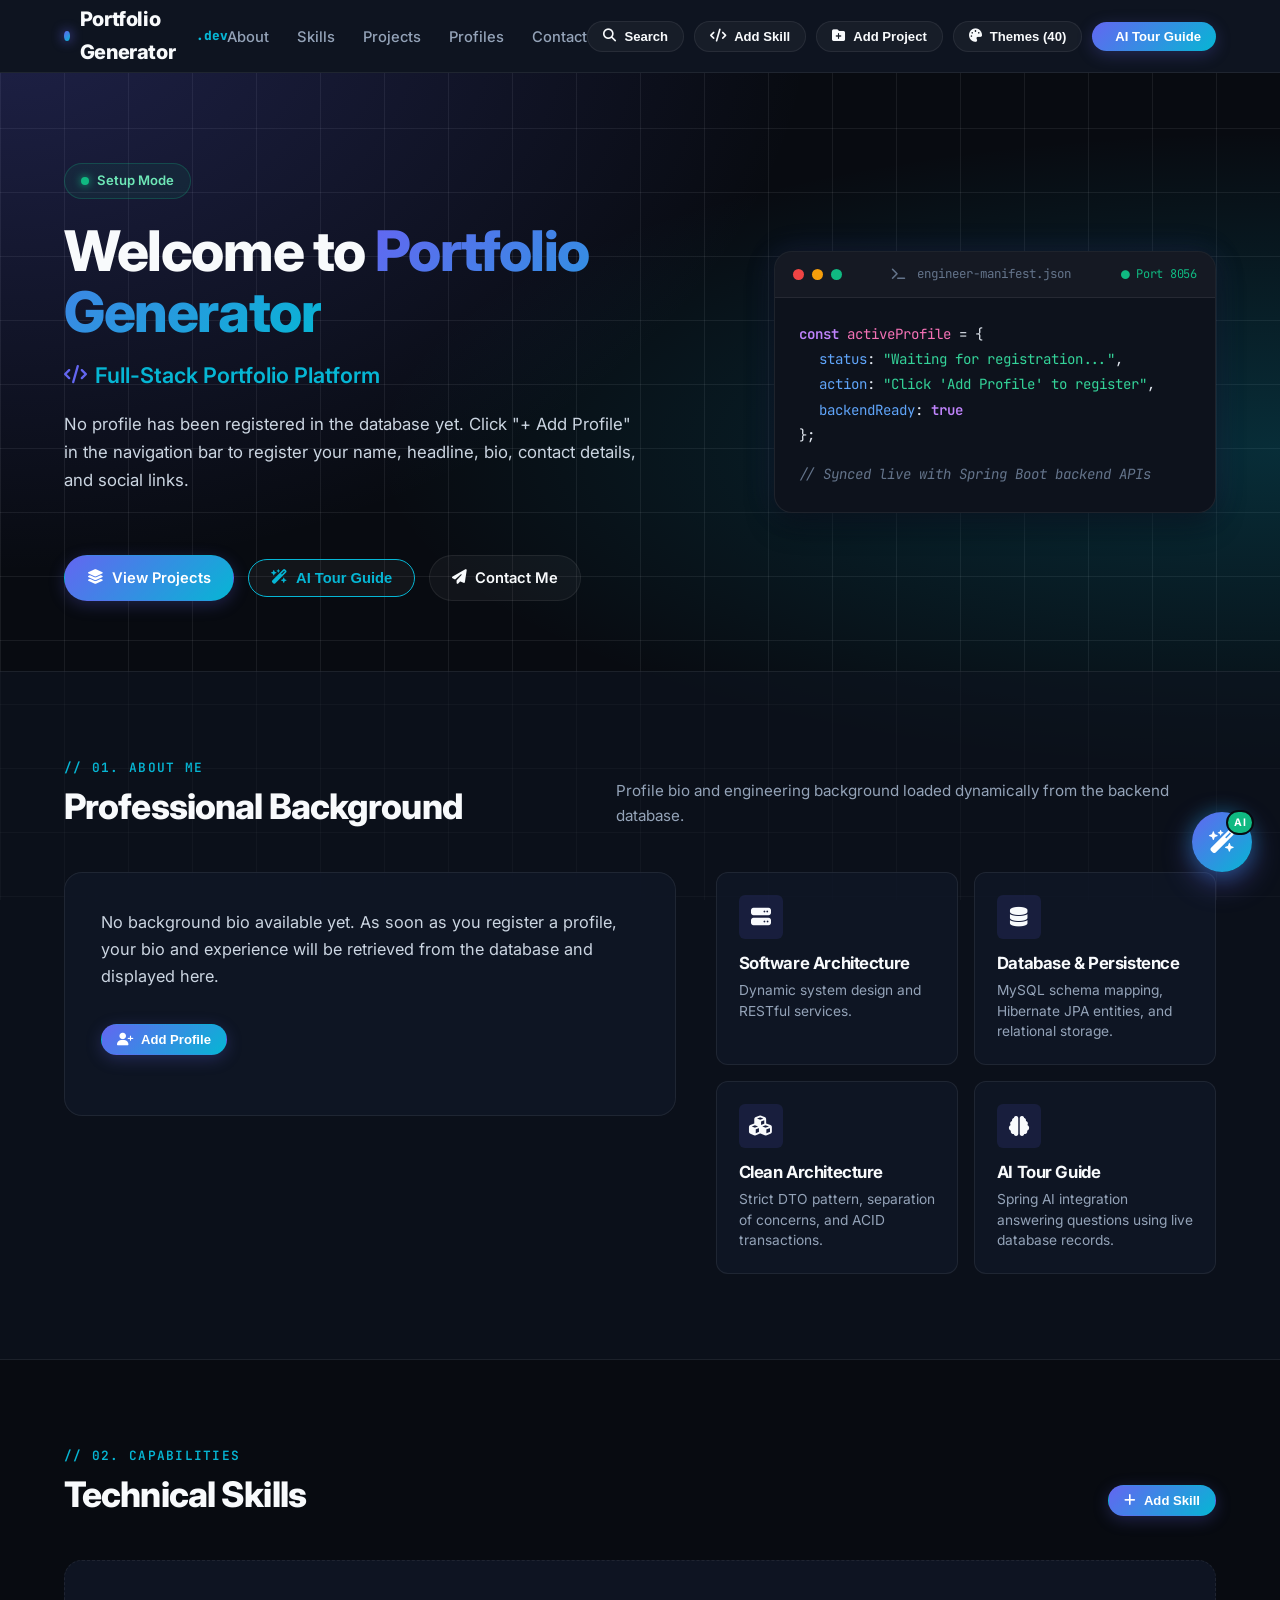
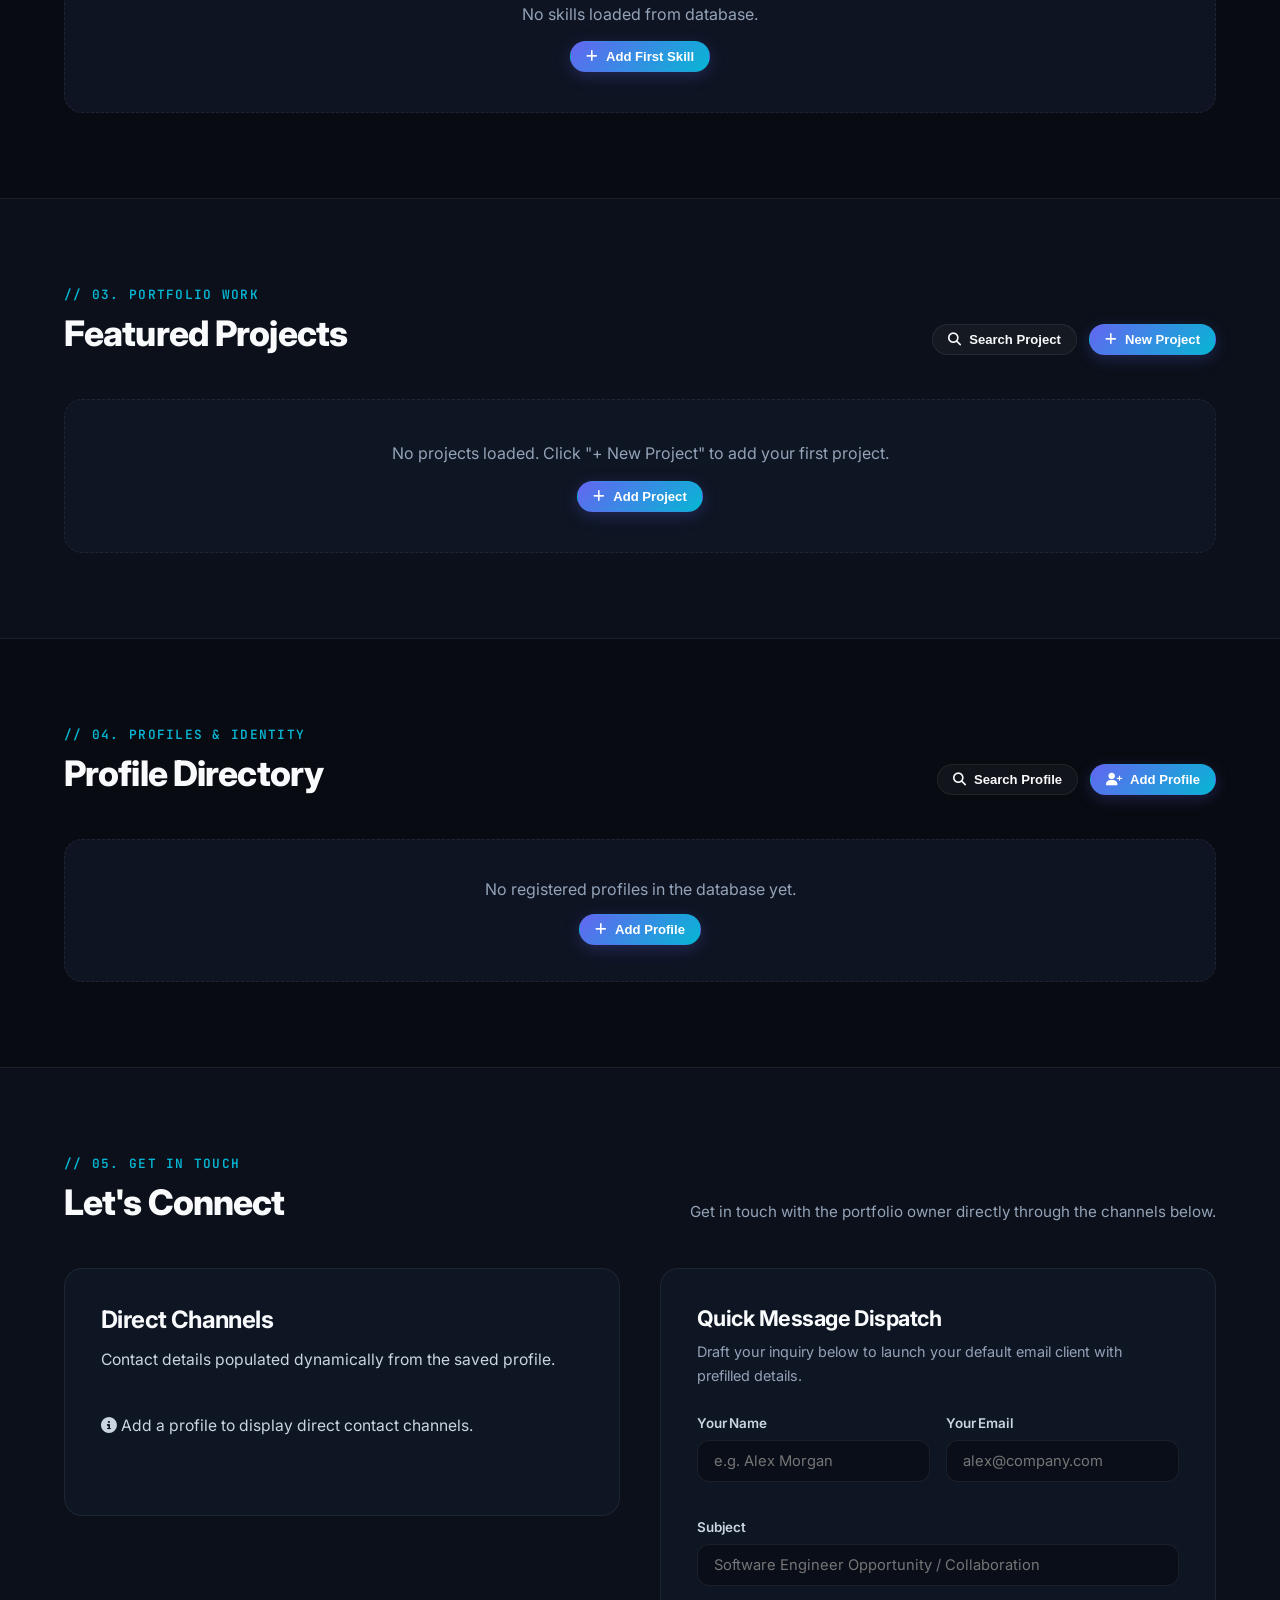
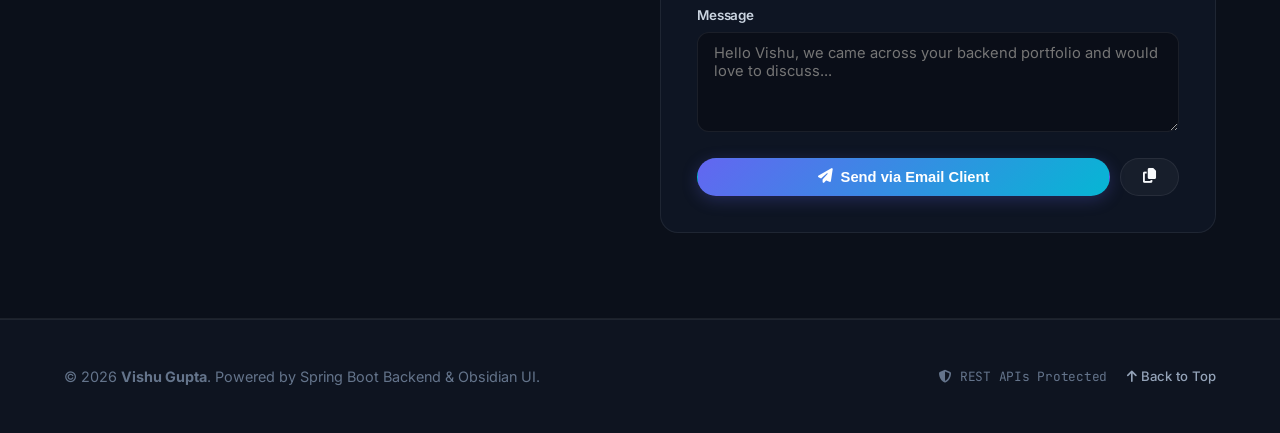
==== commit 0acc24ac: "fix: explicit @RequestParam in ProfileController, safe empty-response handling in search, and 1-clic" ====
--- a/frontend/index.html
+++ b/frontend/index.html
@@ -759,7 +759,8 @@
                     </button>
                 </form>
 
-                <div id="searchResultBox" style="margin-top: 20px;"></div>
+                <div id="searchAvailableProfilesHint" style="margin-top: 14px; font-size: 0.82rem; color: var(--text-dim);"></div>
+                <div id="searchResultBox" style="margin-top: 14px;"></div>
             </div>
         </div>
     </div>
--- a/frontend/css/style.css
+++ b/frontend/css/style.css
@@ -63,10 +63,10 @@
     line-height: 1.65;
     overflow-x: hidden;
     background-image: 
-        radial-gradient(at 0% 0%, rgba(99, 102, 241, 0.12) 0px, transparent 45%),
-        radial-gradient(at 100% 50%, rgba(6, 182, 212, 0.08) 0px, transparent 50%),
-        linear-gradient(to right, rgba(255, 255, 255, 0.02) 1px, transparent 1px),
-        linear-gradient(to bottom, rgba(255, 255, 255, 0.02) 1px, transparent 1px);
+        radial-gradient(at 0% 0%, var(--primary-glow) 0px, transparent 45%),
+        radial-gradient(at 100% 50%, var(--secondary-glow) 0px, transparent 50%),
+        linear-gradient(to right, var(--border-subtle) 1px, transparent 1px),
+        linear-gradient(to bottom, var(--border-subtle) 1px, transparent 1px);
     background-size: 100% 100%, 100% 100%, 64px 64px, 64px 64px;
     background-attachment: fixed;
 }
@@ -102,7 +102,7 @@
     position: sticky;
     top: 0;
     z-index: 1000;
-    background: rgba(8, 11, 17, 0.82);
+    background: var(--bg-surface);
     backdrop-filter: blur(20px);
     border-bottom: 1px solid var(--border-subtle);
     transition: var(--transition);
@@ -941,7 +941,7 @@
 .footer {
     padding: 40px 0;
     border-top: 1px solid var(--border-subtle);
-    background: #06090e;
+    background: var(--bg-surface);
     font-size: 0.9rem;
     color: var(--text-dim);
 }
@@ -975,7 +975,7 @@
 }
 
 .modal-box {
-    background: #0f1523;
+    background: var(--bg-surface);
     border: 1px solid var(--border-subtle);
     border-radius: var(--radius-xl);
     width: 100%;
--- a/frontend/css/templates.css
+++ b/frontend/css/templates.css
@@ -1,25 +1,33 @@
-﻿/* =========================================================
+/* =========================================================
    PORTFOLIO GENERATOR - 40 THEME TEMPLATES ENGINE
    Includes Gallery Modal Styles + 40 Curated Theme Palettes
    ========================================================= */
 
-/* Template Modal Overrides */
-.template-modal {
-    max-width: 1050px !important;
+/* Template Modal Window & Backdrop */
+.template-modal-card {
+    max-width: 1080px !important;
     width: 95% !important;
     max-height: 90vh !important;
     display: flex;
     flex-direction: column;
-}
-
-.template-gallery-header {
-    margin-bottom: 20px;
-}
-
-.template-search-row {
+    padding: 28px !important;
+    background: var(--bg-surface) !important;
+    border: 1px solid var(--border-hover) !important;
+    box-shadow: 0 25px 50px -12px rgba(0, 0, 0, 0.6) !important;
+}
+
+.template-gallery-subtitle {
+    color: var(--text-mid);
+    font-size: 0.92rem;
+    margin-bottom: 18px;
+}
+
+/* Controls Bar: Search & Count */
+.template-controls-bar {
     display: flex;
-    gap: 12px;
-    margin: 16px 0 12px 0;
+    gap: 14px;
+    align-items: center;
+    margin-bottom: 14px;
     flex-wrap: wrap;
 }
 
@@ -35,39 +43,53 @@
     top: 50%;
     transform: translateY(-50%);
     color: var(--text-dim);
-}
-
-.template-search-input {
+    font-size: 0.95rem;
+}
+
+.template-search-box input {
     width: 100%;
-    padding: 10px 14px 10px 38px;
-    background: rgba(255, 255, 255, 0.04);
+    padding: 10px 14px 10px 40px;
+    background: rgba(255, 255, 255, 0.05);
     border: 1px solid var(--border-subtle);
     border-radius: var(--radius-md);
     color: var(--text-high);
     font-size: 0.9rem;
     font-family: var(--font-sans);
+    outline: none;
     transition: var(--transition);
 }
 
-.template-search-input:focus {
-    outline: none;
+.template-search-box input:focus {
     border-color: var(--primary);
-    background: rgba(255, 255, 255, 0.07);
+    box-shadow: 0 0 0 3px var(--primary-glow);
+    background: rgba(255, 255, 255, 0.08);
+}
+
+.template-count-badge {
+    padding: 6px 14px;
+    border-radius: var(--radius-full);
+    background: rgba(255, 255, 255, 0.06);
+    border: 1px solid var(--border-subtle);
+    color: var(--text-mid);
+    font-size: 0.8rem;
+    font-family: var(--font-mono);
+    font-weight: 600;
 }
 
 /* Category Filter Tabs */
-.template-category-nav {
+.template-filter-tabs {
     display: flex;
     gap: 8px;
     overflow-x: auto;
-    padding-bottom: 6px;
+    padding-bottom: 10px;
+    margin-bottom: 16px;
     scrollbar-width: thin;
 }
 
-.template-cat-pill {
-    padding: 6px 14px;
-    font-size: 0.8rem;
-    font-weight: 500;
+.tpl-filter-btn {
+    padding: 7px 16px;
+    font-size: 0.82rem;
+    font-weight: 600;
     border-radius: var(--radius-full);
     background: rgba(255, 255, 255, 0.05);
     border: 1px solid var(--border-subtle);
@@ -77,28 +99,31 @@
     transition: var(--transition);
 }
 
-.template-cat-pill:hover,
-.template-cat-pill.active {
+.tpl-filter-btn:hover {
+    background: rgba(255, 255, 255, 0.1);
+    color: var(--text-high);
+    border-color: var(--border-hover);
+}
+
+.tpl-filter-btn.active {
     background: var(--primary);
     border-color: var(--primary);
     color: #ffffff;
-}
-
-/* Gallery Grid */
-.template-grid-scroll {
+    box-shadow: 0 0 14px var(--primary-glow);
+}
+
+/* Template Cards Grid */
+.template-grid {
+    display: grid;
+    grid-template-columns: repeat(auto-fill, minmax(230px, 1fr));
+    gap: 16px;
     overflow-y: auto;
-    max-height: 58vh;
-    padding-right: 6px;
-    margin-top: 10px;
-}
-
-.template-cards-grid {
-    display: grid;
-    grid-template-columns: repeat(auto-fill, minmax(220px, 1fr));
-    gap: 16px;
-}
-
-/* Template Card */
+    max-height: 52vh;
+    padding-right: 8px;
+    padding-bottom: 8px;
+}
+
+/* Individual Template Card */
 .template-card {
     background: var(--bg-card);
     border: 1px solid var(--border-subtle);
@@ -108,105 +133,105 @@
     transition: var(--transition);
     display: flex;
     flex-direction: column;
+    padding: 16px;
     position: relative;
 }
 
 .template-card:hover {
-    transform: translateY(-4px);
+    transform: translateY(-3px);
     border-color: var(--primary);
-    box-shadow: 0 8px 24px rgba(0, 0, 0, 0.35);
-}
-
-.template-card.is-active {
-    border-color: var(--secondary);
-    box-shadow: 0 0 16px var(--secondary-glow);
-}
-
-.template-card-preview {
-    height: 80px;
+    box-shadow: 0 10px 25px rgba(0, 0, 0, 0.35);
+}
+
+.template-card.active-theme {
+    border-color: var(--secondary) !important;
+    box-shadow: 0 0 20px var(--secondary-glow) !important;
+    background: var(--bg-card-hover) !important;
+}
+
+.template-card-header {
     display: flex;
-    flex-direction: column;
-    justify-content: flex-end;
-    padding: 10px;
-    position: relative;
-    border-bottom: 1px solid var(--border-subtle);
-}
-
-.template-swatch-row {
+    justify-content: space-between;
+    align-items: center;
+    margin-bottom: 12px;
+}
+
+.template-swatches-row {
     display: flex;
     gap: 6px;
+}
+
+.template-swatch {
+    width: 20px;
+    height: 20px;
+    border-radius: 50%;
+    border: 2px solid rgba(255, 255, 255, 0.15);
+    box-shadow: 0 2px 5px rgba(0, 0, 0, 0.3);
+}
+
+.template-category-tag {
+    font-size: 0.68rem;
+    font-family: var(--font-mono);
+    color: var(--text-dim);
+    text-transform: uppercase;
+    letter-spacing: 0.5px;
+}
+
+.template-card-body {
+    flex: 1;
+    margin-bottom: 12px;
+}
+
+.template-name-row {
+    display: flex;
     align-items: center;
-}
-
-.template-swatch {
-    width: 18px;
-    height: 18px;
-    border-radius: 50%;
-    border: 2px solid rgba(0, 0, 0, 0.4);
-    box-shadow: 0 2px 4px rgba(0, 0, 0, 0.3);
+    justify-content: space-between;
+    gap: 8px;
+    margin-bottom: 6px;
+}
+
+.template-name {
+    font-size: 0.95rem;
+    font-weight: 700;
+    color: var(--text-high);
+    margin: 0;
 }
 
 .template-active-badge {
-    position: absolute;
-    top: 8px;
-    right: 8px;
-    background: var(--secondary);
-    color: #000;
     font-size: 0.65rem;
     font-weight: 700;
     padding: 3px 8px;
     border-radius: var(--radius-full);
+    background: var(--secondary);
+    color: #000;
+    display: inline-flex;
+    align-items: center;
+    gap: 4px;
     text-transform: uppercase;
     letter-spacing: 0.5px;
-    display: none;
-}
-
-.template-card.is-active .template-active-badge {
-    display: inline-block;
-}
-
-.template-card-info {
-    padding: 12px;
-    display: flex;
-    flex-direction: column;
-    flex: 1;
-}
-
-.template-card-title {
-    font-size: 0.88rem;
-    font-weight: 600;
-    color: var(--text-high);
-    margin-bottom: 4px;
-    display: flex;
-    align-items: center;
-    justify-content: space-between;
-}
-
-.template-card-desc {
-    font-size: 0.75rem;
+}
+
+.template-desc {
+    font-size: 0.78rem;
     color: var(--text-low);
-    line-height: 1.3;
-    margin-bottom: 10px;
-    flex: 1;
+    line-height: 1.4;
+    margin: 0;
 }
 
 .template-card-footer {
     display: flex;
+    justify-content: flex-end;
+    border-top: 1px solid var(--border-subtle);
+    padding-top: 10px;
+}
+
+.template-apply-btn {
+    display: inline-flex;
     align-items: center;
-    justify-content: space-between;
-    padding-top: 8px;
-    border-top: 1px solid var(--border-subtle);
-}
-
-.template-cat-tag {
-    font-size: 0.68rem;
-    color: var(--text-dim);
-    font-family: var(--font-mono);
-}
-
-.btn-apply-template {
-    padding: 4px 10px;
-    font-size: 0.75rem;
+    gap: 6px;
+    padding: 6px 12px;
+    font-size: 0.78rem;
+    font-weight: 600;
     border-radius: var(--radius-sm);
     border: 1px solid var(--border-subtle);
     background: rgba(255, 255, 255, 0.05);
@@ -215,18 +240,18 @@
     transition: var(--transition);
 }
 
-.btn-apply-template:hover {
+.template-card:hover .template-apply-btn {
     background: var(--primary);
     border-color: var(--primary);
-    color: #fff;
-}
-
-.template-card.is-active .btn-apply-template {
-    background: var(--secondary);
-    border-color: var(--secondary);
-    color: #000;
-    font-weight: 600;
-}
+    color: #ffffff;
+}
+
+.template-card.active-theme .template-apply-btn {
+    background: var(--secondary) !important;
+    border-color: var(--secondary) !important;
+    color: #000000 !important;
+}
+
 
 /* =========================================================
    THE 40 THEME PALETTES (DATA-THEME SELECTORS)
@@ -235,7 +260,7 @@
 /* --- GROUP 1: MODERN DARK DEVELOPER (10) --- */
 
 /* 1. Obsidian Pro (Default) */
-[data-theme="obsidian-pro"] {
+:root[data-theme="obsidian-pro"], html[data-theme="obsidian-pro"], body[data-theme="obsidian-pro"] {
     --bg-base: #080b11;
     --bg-surface: #0e1420;
     --bg-card: rgba(16, 23, 38, 0.85);
@@ -257,7 +282,7 @@
 }
 
 /* 2. Tokyo Night */
-[data-theme="tokyo-night"] {
+:root[data-theme="tokyo-night"], html[data-theme="tokyo-night"], body[data-theme="tokyo-night"] {
     --bg-base: #1a1b26;
     --bg-surface: #24283b;
     --bg-card: rgba(36, 40, 59, 0.85);
@@ -279,7 +304,7 @@
 }
 
 /* 3. Dracula Midnight */
-[data-theme="dracula-midnight"] {
+:root[data-theme="dracula-midnight"], html[data-theme="dracula-midnight"], body[data-theme="dracula-midnight"] {
     --bg-base: #1e1f29;
     --bg-surface: #282a36;
     --bg-card: rgba(40, 42, 54, 0.85);
@@ -301,7 +326,7 @@
 }
 
 /* 4. One Dark Pro */
-[data-theme="one-dark-pro"] {
+:root[data-theme="one-dark-pro"], html[data-theme="one-dark-pro"], body[data-theme="one-dark-pro"] {
     --bg-base: #21252b;
     --bg-surface: #282c34;
     --bg-card: rgba(40, 44, 52, 0.88);
@@ -323,7 +348,7 @@
 }
 
 /* 5. Nord Frost */
-[data-theme="nord-frost"] {
+:root[data-theme="nord-frost"], html[data-theme="nord-frost"], body[data-theme="nord-frost"] {
     --bg-base: #242933;
     --bg-surface: #2e3440;
     --bg-card: rgba(46, 52, 64, 0.88);
@@ -345,7 +370,7 @@
 }
 
 /* 6. Deep Space Nebula */
-[data-theme="deep-space"] {
+:root[data-theme="deep-space"], html[data-theme="deep-space"], body[data-theme="deep-space"] {
     --bg-base: #060913;
     --bg-surface: #0c1222;
     --bg-card: rgba(14, 20, 38, 0.85);
@@ -367,7 +392,7 @@
 }
 
 /* 7. Moonlight Slate */
-[data-theme="moonlight-slate"] {
+:root[data-theme="moonlight-slate"], html[data-theme="moonlight-slate"], body[data-theme="moonlight-slate"] {
     --bg-base: #11141a;
     --bg-surface: #181d26;
     --bg-card: rgba(24, 29, 38, 0.85);
@@ -389,7 +414,7 @@
 }
 
 /* 8. Midnight Cobalt */
-[data-theme="midnight-cobalt"] {
+:root[data-theme="midnight-cobalt"], html[data-theme="midnight-cobalt"], body[data-theme="midnight-cobalt"] {
     --bg-base: #050d1a;
     --bg-surface: #0a1931;
     --bg-card: rgba(12, 29, 58, 0.85);
@@ -411,7 +436,7 @@
 }
 
 /* 9. Cyber Charcoal */
-[data-theme="cyber-charcoal"] {
+:root[data-theme="cyber-charcoal"], html[data-theme="cyber-charcoal"], body[data-theme="cyber-charcoal"] {
     --bg-base: #121214;
     --bg-surface: #1a1a1e;
     --bg-card: rgba(28, 28, 33, 0.88);
@@ -433,7 +458,7 @@
 }
 
 /* 10. Eclipse Black (Pure OLED) */
-[data-theme="eclipse-black"] {
+:root[data-theme="eclipse-black"], html[data-theme="eclipse-black"], body[data-theme="eclipse-black"] {
     --bg-base: #000000;
     --bg-surface: #0a0a0a;
     --bg-card: rgba(18, 18, 18, 0.9);
@@ -457,7 +482,7 @@
 /* --- GROUP 2: CYBERPUNK & RETRO TECH (8) --- */
 
 /* 11. Cyberpunk 2077 */
-[data-theme="cyberpunk-2077"] {
+:root[data-theme="cyberpunk-2077"], html[data-theme="cyberpunk-2077"], body[data-theme="cyberpunk-2077"] {
     --bg-base: #0d0221;
     --bg-surface: #19053b;
     --bg-card: rgba(28, 8, 64, 0.85);
@@ -479,7 +504,7 @@
 }
 
 /* 12. Synthwave Sunset */
-[data-theme="synthwave-sunset"] {
+:root[data-theme="synthwave-sunset"], html[data-theme="synthwave-sunset"], body[data-theme="synthwave-sunset"] {
     --bg-base: #1a0b2e;
     --bg-surface: #261245;
     --bg-card: rgba(43, 19, 77, 0.85);
@@ -501,7 +526,7 @@
 }
 
 /* 13. Matrix Terminal (Phosphor Green) */
-[data-theme="matrix-terminal"] {
+:root[data-theme="matrix-terminal"], html[data-theme="matrix-terminal"], body[data-theme="matrix-terminal"] {
     --bg-base: #030a04;
     --bg-surface: #061508;
     --bg-card: rgba(8, 28, 12, 0.88);
@@ -523,7 +548,7 @@
 }
 
 /* 14. Amber Vintage Terminal */
-[data-theme="amber-crt"] {
+:root[data-theme="amber-crt"], html[data-theme="amber-crt"], body[data-theme="amber-crt"] {
     --bg-base: #0d0800;
     --bg-surface: #1a1002;
     --bg-card: rgba(33, 20, 4, 0.88);
@@ -545,7 +570,7 @@
 }
 
 /* 15. Cyan Circuit */
-[data-theme="cyan-circuit"] {
+:root[data-theme="cyan-circuit"], html[data-theme="cyan-circuit"], body[data-theme="cyan-circuit"] {
     --bg-base: #021217;
     --bg-surface: #041f26;
     --bg-card: rgba(6, 38, 48, 0.85);
@@ -567,7 +592,7 @@
 }
 
 /* 16. Electric Violet */
-[data-theme="electric-violet"] {
+:root[data-theme="electric-violet"], html[data-theme="electric-violet"], body[data-theme="electric-violet"] {
     --bg-base: #130324;
     --bg-surface: #20073b;
     --bg-card: rgba(42, 10, 77, 0.85);
@@ -589,7 +614,7 @@
 }
 
 /* 17. Hyperdrive Laser */
-[data-theme="hyperdrive-laser"] {
+:root[data-theme="hyperdrive-laser"], html[data-theme="hyperdrive-laser"], body[data-theme="hyperdrive-laser"] {
     --bg-base: #140505;
     --bg-surface: #240a0a;
     --bg-card: rgba(46, 13, 13, 0.85);
@@ -611,7 +636,7 @@
 }
 
 /* 18. Quantum Plasma */
-[data-theme="quantum-plasma"] {
+:root[data-theme="quantum-plasma"], html[data-theme="quantum-plasma"], body[data-theme="quantum-plasma"] {
     --bg-base: #030814;
     --bg-surface: #07122b;
     --bg-card: rgba(10, 26, 61, 0.85);
@@ -635,7 +660,7 @@
 /* --- GROUP 3: MINIMALIST & CLEAN LIGHT (8) --- */
 
 /* 19. Swiss Minimal White */
-[data-theme="swiss-minimal"] {
+:root[data-theme="swiss-minimal"], html[data-theme="swiss-minimal"], body[data-theme="swiss-minimal"] {
     --bg-base: #f8f9fa;
     --bg-surface: #ffffff;
     --bg-card: rgba(255, 255, 255, 0.95);
@@ -657,7 +682,7 @@
 }
 
 /* 20. Cupertino Clean */
-[data-theme="cupertino-clean"] {
+:root[data-theme="cupertino-clean"], html[data-theme="cupertino-clean"], body[data-theme="cupertino-clean"] {
     --bg-base: #f5f5f7;
     --bg-surface: #ffffff;
     --bg-card: rgba(255, 255, 255, 0.9);
@@ -679,7 +704,7 @@
 }
 
 /* 21. Monochrome Executive */
-[data-theme="monochrome-exec"] {
+:root[data-theme="monochrome-exec"], html[data-theme="monochrome-exec"], body[data-theme="monochrome-exec"] {
     --bg-base: #ffffff;
     --bg-surface: #f4f4f5;
     --bg-card: rgba(244, 244, 245, 0.95);
@@ -701,7 +726,7 @@
 }
 
 /* 22. Cloud Silver */
-[data-theme="cloud-silver"] {
+:root[data-theme="cloud-silver"], html[data-theme="cloud-silver"], body[data-theme="cloud-silver"] {
     --bg-base: #f1f5f9;
     --bg-surface: #ffffff;
     --bg-card: rgba(255, 255, 255, 0.9);
@@ -723,7 +748,7 @@
 }
 
 /* 23. Paper Ivory */
-[data-theme="paper-ivory"] {
+:root[data-theme="paper-ivory"], html[data-theme="paper-ivory"], body[data-theme="paper-ivory"] {
     --bg-base: #fbf7ee;
     --bg-surface: #fffdf9;
     --bg-card: rgba(255, 253, 249, 0.95);
@@ -745,7 +770,7 @@
 }
 
 /* 24. Nordic Birch */
-[data-theme="nordic-birch"] {
+:root[data-theme="nordic-birch"], html[data-theme="nordic-birch"], body[data-theme="nordic-birch"] {
     --bg-base: #f4f6f0;
     --bg-surface: #ffffff;
     --bg-card: rgba(255, 255, 255, 0.92);
@@ -767,7 +792,7 @@
 }
 
 /* 25. Soft Ash */
-[data-theme="soft-ash"] {
+:root[data-theme="soft-ash"], html[data-theme="soft-ash"], body[data-theme="soft-ash"] {
     --bg-base: #f0f2f5;
     --bg-surface: #ffffff;
     --bg-card: rgba(255, 255, 255, 0.92);
@@ -789,7 +814,7 @@
 }
 
 /* 26. Crisp Horizon */
-[data-theme="crisp-horizon"] {
+:root[data-theme="crisp-horizon"], html[data-theme="crisp-horizon"], body[data-theme="crisp-horizon"] {
     --bg-base: #f8fafc;
     --bg-surface: #ffffff;
     --bg-card: rgba(255, 255, 255, 0.92);
@@ -813,7 +838,7 @@
 /* --- GROUP 4: NATURE & WARM EARTH (6) --- */
 
 /* 27. Emerald Forest */
-[data-theme="emerald-forest"] {
+:root[data-theme="emerald-forest"], html[data-theme="emerald-forest"], body[data-theme="emerald-forest"] {
     --bg-base: #05140b;
     --bg-surface: #0a2414;
     --bg-card: rgba(12, 44, 25, 0.85);
@@ -835,7 +860,7 @@
 }
 
 /* 28. Gruvbox Warm Earth */
-[data-theme="gruvbox-earth"] {
+:root[data-theme="gruvbox-earth"], html[data-theme="gruvbox-earth"], body[data-theme="gruvbox-earth"] {
     --bg-base: #1d2021;
     --bg-surface: #282828;
     --bg-card: rgba(40, 40, 40, 0.88);
@@ -857,7 +882,7 @@
 }
 
 /* 29. Espresso Mocha */
-[data-theme="espresso-mocha"] {
+:root[data-theme="espresso-mocha"], html[data-theme="espresso-mocha"], body[data-theme="espresso-mocha"] {
     --bg-base: #18110b;
     --bg-surface: #241a12;
     --bg-card: rgba(43, 31, 22, 0.88);
@@ -879,7 +904,7 @@
 }
 
 /* 30. Bamboo Sage */
-[data-theme="bamboo-sage"] {
+:root[data-theme="bamboo-sage"], html[data-theme="bamboo-sage"], body[data-theme="bamboo-sage"] {
     --bg-base: #111a14;
     --bg-surface: #18261e;
     --bg-card: rgba(27, 43, 34, 0.85);
@@ -901,7 +926,7 @@
 }
 
 /* 31. Autumn Amber */
-[data-theme="autumn-amber"] {
+:root[data-theme="autumn-amber"], html[data-theme="autumn-amber"], body[data-theme="autumn-amber"] {
     --bg-base: #1c0e09;
     --bg-surface: #2b170f;
     --bg-card: rgba(48, 26, 17, 0.88);
@@ -923,7 +948,7 @@
 }
 
 /* 32. Desert Dune */
-[data-theme="desert-dune"] {
+:root[data-theme="desert-dune"], html[data-theme="desert-dune"], body[data-theme="desert-dune"] {
     --bg-base: #17120c;
     --bg-surface: #261e14;
     --bg-card: rgba(46, 36, 25, 0.85);
@@ -947,7 +972,7 @@
 /* --- GROUP 5: VIBRANT & GRADIENT AESTHETICS (8) --- */
 
 /* 33. RosÃ© Pine */
-[data-theme="rose-pine"] {
+:root[data-theme="rose-pine"], html[data-theme="rose-pine"], body[data-theme="rose-pine"] {
     --bg-base: #191724;
     --bg-surface: #1f1d2e;
     --bg-card: rgba(38, 35, 58, 0.85);
@@ -969,7 +994,7 @@
 }
 
 /* 34. Royal Velvet */
-[data-theme="royal-velvet"] {
+:root[data-theme="royal-velvet"], html[data-theme="royal-velvet"], body[data-theme="royal-velvet"] {
     --bg-base: #140728;
     --bg-surface: #220c42;
     --bg-card: rgba(43, 16, 82, 0.85);
@@ -991,7 +1016,7 @@
 }
 
 /* 35. Aurora Borealis */
-[data-theme="aurora-borealis"] {
+:root[data-theme="aurora-borealis"], html[data-theme="aurora-borealis"], body[data-theme="aurora-borealis"] {
     --bg-base: #06101e;
     --bg-surface: #0b1e38;
     --bg-card: rgba(14, 38, 71, 0.85);
@@ -1013,7 +1038,7 @@
 }
 
 /* 36. Sunset Horizon */
-[data-theme="sunset-horizon"] {
+:root[data-theme="sunset-horizon"], html[data-theme="sunset-horizon"], body[data-theme="sunset-horizon"] {
     --bg-base: #17081d;
     --bg-surface: #270f30;
     --bg-card: rgba(51, 20, 64, 0.85);
@@ -1035,7 +1060,7 @@
 }
 
 /* 37. Cosmic Fuchsia */
-[data-theme="cosmic-fuchsia"] {
+:root[data-theme="cosmic-fuchsia"], html[data-theme="cosmic-fuchsia"], body[data-theme="cosmic-fuchsia"] {
     --bg-base: #18031d;
     --bg-surface: #280730;
     --bg-card: rgba(53, 10, 64, 0.85);
@@ -1057,7 +1082,7 @@
 }
 
 /* 38. Solar Flare */
-[data-theme="solar-flare"] {
+:root[data-theme="solar-flare"], html[data-theme="solar-flare"], body[data-theme="solar-flare"] {
     --bg-base: #180900;
     --bg-surface: #2b1100;
     --bg-card: rgba(54, 22, 0, 0.85);
@@ -1079,7 +1104,7 @@
 }
 
 /* 39. Electric Mint */
-[data-theme="electric-mint"] {
+:root[data-theme="electric-mint"], html[data-theme="electric-mint"], body[data-theme="electric-mint"] {
     --bg-base: #011411;
     --bg-surface: #03211c;
     --bg-card: rgba(5, 43, 37, 0.85);
@@ -1101,7 +1126,7 @@
 }
 
 /* 40. Vaporwave 80s */
-[data-theme="vaporwave-80s"] {
+:root[data-theme="vaporwave-80s"], html[data-theme="vaporwave-80s"], body[data-theme="vaporwave-80s"] {
     --bg-base: #170d2b;
     --bg-surface: #241442;
     --bg-card: rgba(46, 26, 84, 0.85);
